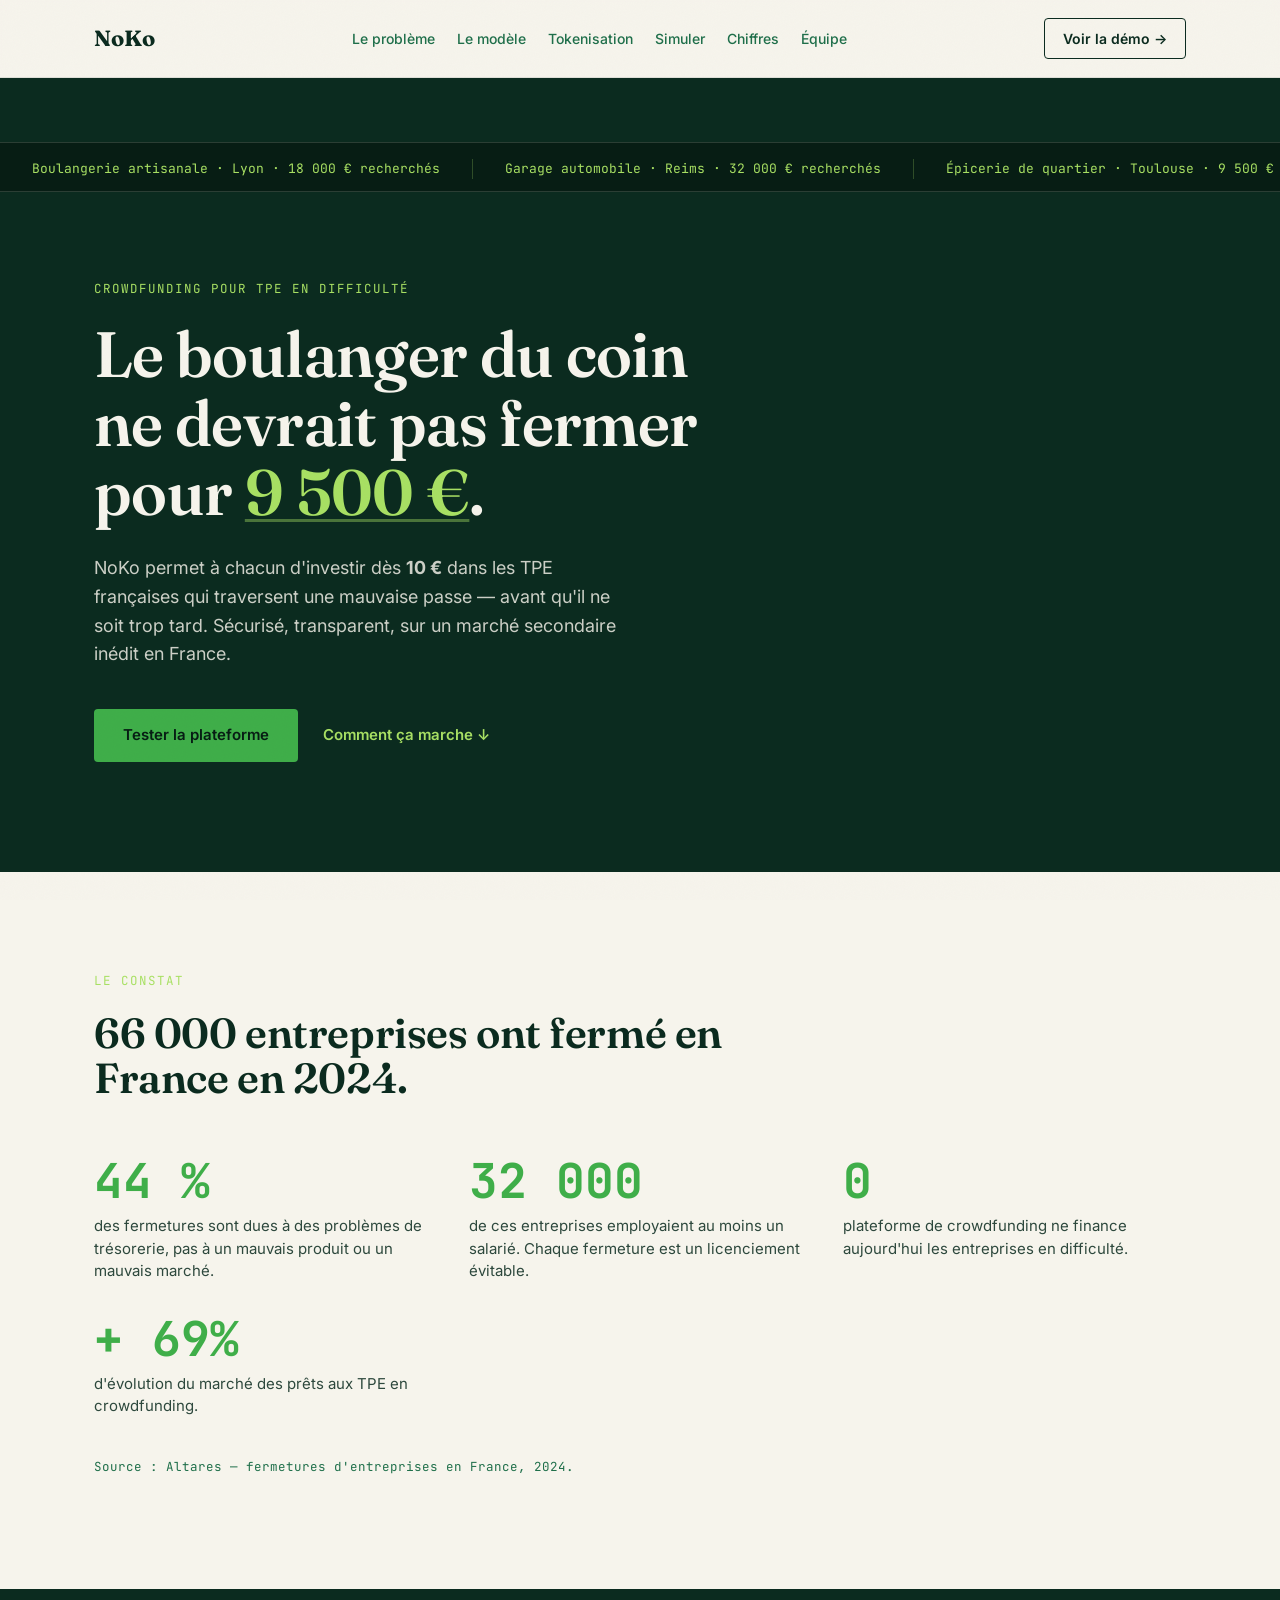
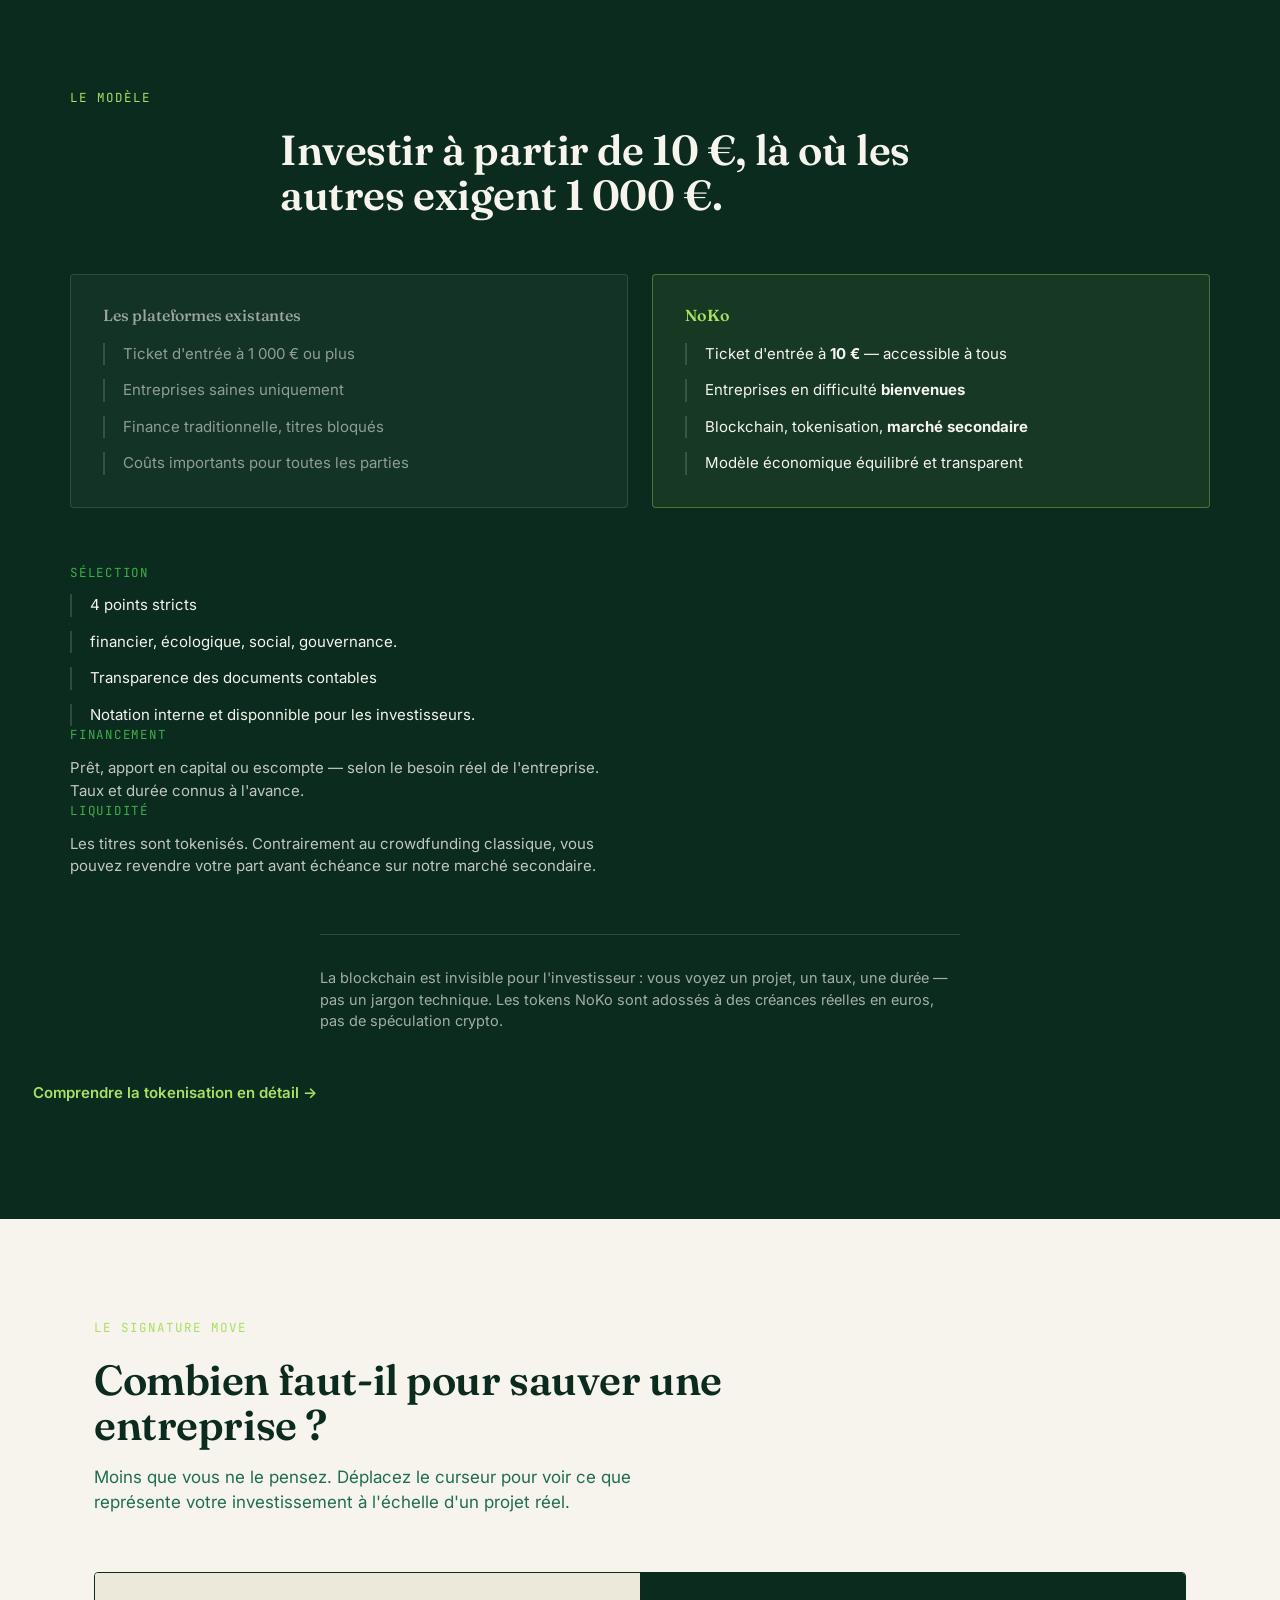
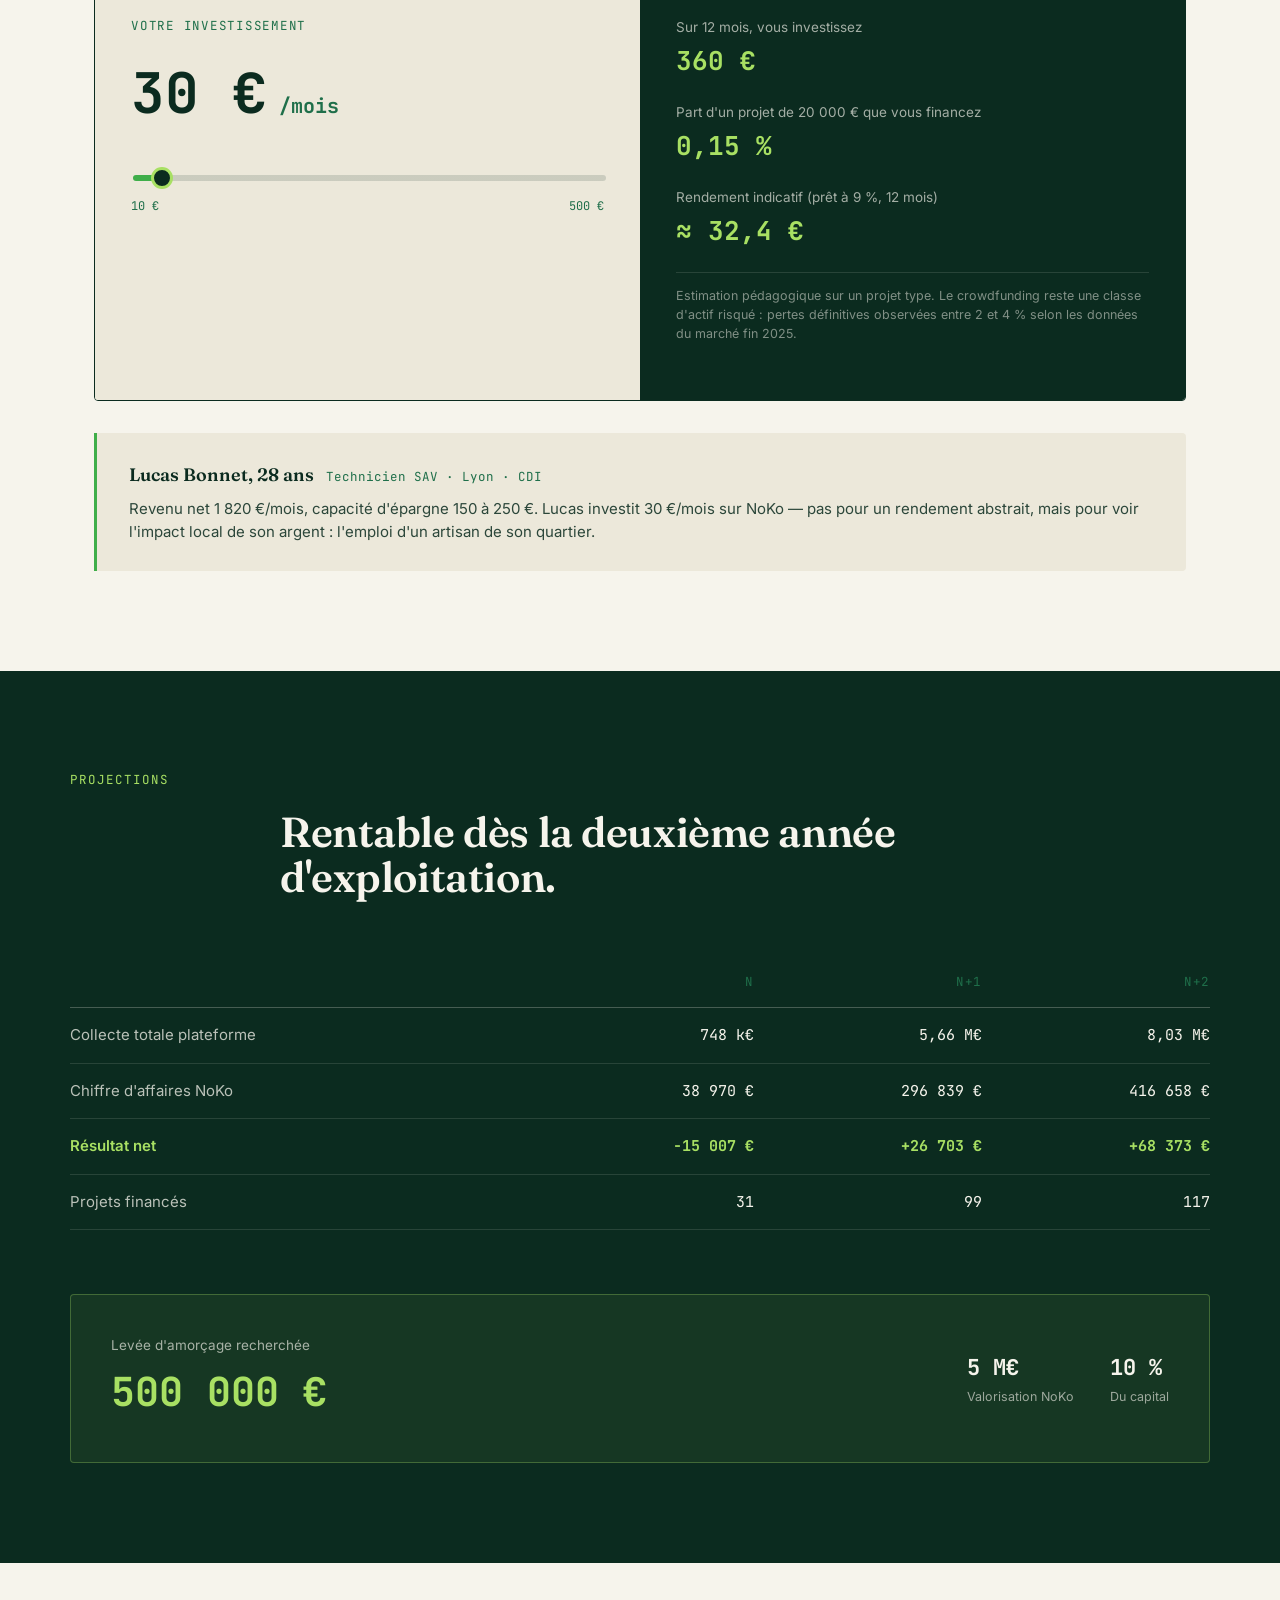
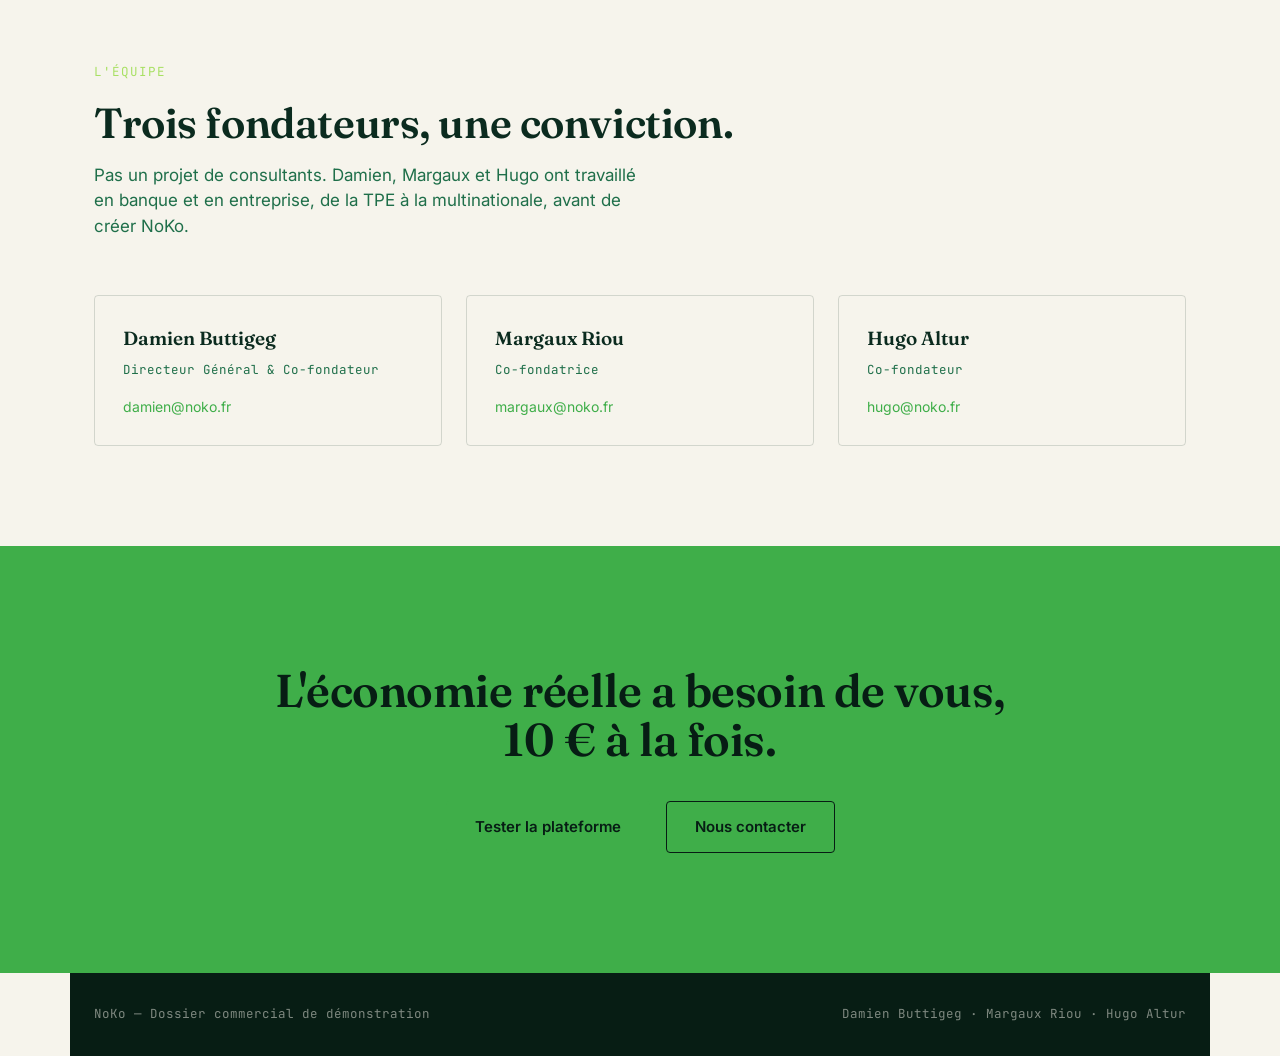
==== index.html @ 23a41f36 "Update index.html" ====
<!DOCTYPE html>
<html lang="fr">
<head>
<meta charset="UTF-8">
<meta name="viewport" content="width=device-width, initial-scale=1.0">
<title>NoKo — Investir à partir de 10 €</title>
<meta name="description" content="NoKo finance les TPE françaises en difficulté grâce à un crowdfunding accessible dès 10 €, sécurisé par la blockchain.">
<link rel="preconnect" href="https://fonts.googleapis.com">
<link rel="preconnect" href="https://fonts.gstatic.com" crossorigin>
<link href="https://fonts.googleapis.com/css2?family=Fraunces:opsz,wght@9..144,300..900&family=Inter:wght@400;500;600;700&family=JetBrains+Mono:wght@400;500;700&display=swap" rel="stylesheet">
<link rel="stylesheet" href="style.css">
</head>
<body>

<div class="grain"></div>

<header class="nav">
  <div class="nav-inner">
    <a href="#top" class="logo">NoKo</a>
    <nav class="nav-links">
      <a href="#probleme">Le problème</a>
      <a href="#modele">Le modèle</a>
      <a href="tokenisation.html">Tokenisation</a>
      <a href="#simulateur">Simuler</a>
      <a href="#chiffres">Chiffres</a>
      <a href="#equipe">Équipe</a>
    </nav>
    <a href="demo/" class="btn btn-ghost nav-cta">Voir la démo →</a>
  </div>
</header>

<main id="top">

  <!-- HERO -->
  <section class="hero">
    <div class="hero-ticker" aria-hidden="true">
      <div class="ticker-track">
        <span>Boulangerie artisanale · Lyon · 18 000 € recherchés</span>
        <span>Garage automobile · Reims · 32 000 € recherchés</span>
        <span>Épicerie de quartier · Toulouse · 9 500 € recherchés</span>
        <span>Exploitation agricole · Gers · 45 000 € recherchés</span>
        <span>Atelier de menuiserie · Nantes · 21 000 € recherchés</span>
        <span>Boutique de jeux de société · Cambrai · 23 000 € recherchés</span>
        <span>Salon de coiffure · Brest · 7 200 € recherchés</span>
        <span>Boulangerie artisanale · Lyon · 18 000 € recherchés</span>
        <span>Garage automobile · Reims · 32 000 € recherchés</span>
        <span>Épicerie de quartier · Toulouse · 9 500 € recherchés</span>
        <span>Exploitation agricole · Gers · 45 000 € recherchés</span>
        <span>Atelier de menuiserie · Nantes · 21 000 € recherchés</span>
        <span>Salon de coiffure · Brest · 7 200 € recherchés</span>
      </div>
    </div>

    <div class="hero-content">
      <p class="eyebrow">Crowdfunding pour TPE en difficulté</p>
      <h1>Le boulanger du coin<br>ne devrait pas fermer<br>pour <span class="underline-acid">9 500 €</span>.</h1>
      <p class="hero-sub">NoKo permet à chacun d'investir dès <strong>10 €</strong> dans les TPE françaises qui traversent une mauvaise passe — avant qu'il ne soit trop tard. Sécurisé, transparent, sur un marché secondaire inédit en France.</p>
      <div class="hero-actions">
        <a href="demo/" class="btn btn-primary">Tester la plateforme</a>
        <a href="#modele" class="btn btn-text">Comment ça marche ↓</a>
      </div>
    </div>
  </section>

  <!-- LE PROBLEME -->
  <section class="section" id="probleme">
    <p class="eyebrow">Le constat</p>
    <h2>66 000 entreprises ont fermé en France en 2024.</h2>
    <div class="stat-row">
      <div class="stat-block">
        <span class="stat-num">44 %</span>
        <span class="stat-label">des fermetures sont dues à des problèmes de trésorerie, pas à un mauvais produit ou un mauvais marché.</span>
      </div>
      <div class="stat-block">
        <span class="stat-num">32 000</span>
        <span class="stat-label">de ces entreprises employaient au moins un salarié. Chaque fermeture est un licenciement évitable.</span>
      </div>
      <div class="stat-block">
        <span class="stat-num">0</span>
        <span class="stat-label">plateforme de crowdfunding ne finance aujourd'hui les entreprises en difficulté. </span>
      </div>
       <div class="stat-block">
        <span class="stat-num">+ 69%</span>
        <span class="stat-label">d'évolution du marché des prêts aux TPE en crowdfunding. </span>
      </div>
    </div>
    <p class="section-note">Source : Altares — fermetures d'entreprises en France, 2024.</p>
  </section>

  <!-- LE MODELE -->
  <section class="section section-dark" id="modele">
    <p class="eyebrow">Le modèle</p>
    <h2>Investir à partir de 10 €, là où les autres exigent 1 000 €.</h2>

    <div class="compare">
      <div class="compare-col compare-them">
        <h3>Les plateformes existantes</h3>
        <ul>
          <li>Ticket d'entrée à 1 000 € ou plus</li>
          <li>Entreprises saines uniquement</li>
          <li>Finance traditionnelle, titres bloqués</li>
          <li>Coûts importants pour toutes les parties</li>
        </ul>
      </div>
      <div class="compare-col compare-us">
        <h3>NoKo</h3>
        <ul>
          <li>Ticket d'entrée à <strong>10 €</strong> — accessible à tous</li>
          <li>Entreprises en difficulté <strong>bienvenues</strong></li>
          <li>Blockchain, tokenisation, <strong>marché secondaire</strong></li>
          <li>Modèle économique équilibré et transparent</li>
        </ul>
      </div>
    </div>
<div class="compare">
         <div class="how-step">
        <span class="how-num">Sélection</span>
        <ul>
          <li>4 points stricts</li>
          <li>financier, écologique, social, gouvernance.</li>
          <li>Transparence des documents contables</li>
          <li>Notation interne et disponnible pour les investisseurs.<br></li>
        </ul>
      <span class="how-num">Financement</span>
        <p>Prêt, apport en capital ou escompte — selon le besoin réel de l'entreprise. Taux et durée connus à l'avance.<br></p>
      <span class="how-num">Liquidité</span>
        <p>Les titres sont tokenisés. Contrairement au crowdfunding classique, vous pouvez revendre votre part avant échéance sur notre marché secondaire.<br></p>
      </div>
  </div>

    <p class="blockchain-note">La blockchain est invisible pour l'investisseur : vous voyez un projet, un taux, une durée — pas un jargon technique. Les tokens NoKo sont adossés à des créances réelles en euros, pas de spéculation crypto.</p>
    <a href="tokenisation.html" class="btn btn-text tokenisation-link">Comprendre la tokenisation en détail →</a>
  </section>

  <!-- SIMULATEUR -->
  <section class="section" id="simulateur">
    <p class="eyebrow">Le signature move</p>
    <h2>Combien faut-il pour sauver une entreprise ?</h2>
    <p class="section-intro">Moins que vous ne le pensez. Déplacez le curseur pour voir ce que représente votre investissement à l'échelle d'un projet réel.</p>

    <div class="simulator">
      <div class="simulator-input">
        <label for="amount-slider">Votre investissement</label>
        <div class="amount-display"><span id="amount-value">30</span> €<span class="amount-period"> /mois</span></div>
        <input type="range" id="amount-slider" min="10" max="500" step="10" value="30">
        <div class="slider-bounds"><span>10 €</span><span>500 €</span></div>
      </div>

      <div class="simulator-output">
        <div class="output-line">
          <span class="output-label">Sur 12 mois, vous investissez</span>
          <span class="output-value" id="out-total">360 €</span>
        </div>
        <div class="output-line">
          <span class="output-label">Part d'un projet de 20 000 € que vous financez</span>
          <span class="output-value" id="out-share">0,15 %</span>
        </div>
        <div class="output-line">
          <span class="output-label">Rendement indicatif (prêt à 9 %, 12 mois)</span>
          <span class="output-value" id="out-yield">≈ 32,40 €</span>
        </div>
        <p class="output-disclaimer">Estimation pédagogique sur un projet type. Le crowdfunding reste une classe d'actif risqué : pertes définitives observées entre 2 et 4 % selon les données du marché fin 2025.</p>
      </div>
    </div>

    <div class="persona-card">
      <div class="persona-head">
        <span class="persona-name">Lucas Bonnet, 28 ans</span>
        <span class="persona-role">Technicien SAV · Lyon · CDI</span>
      </div>
      <p>Revenu net 1 820 €/mois, capacité d'épargne 150 à 250 €. Lucas investit 30 €/mois sur NoKo — pas pour un rendement abstrait, mais pour voir l'impact local de son argent : l'emploi d'un artisan de son quartier.</p>
    </div>
  </section>

  <!-- CHIFFRES -->
  <section class="section section-dark" id="chiffres">
    <p class="eyebrow">Projections</p>
    <h2>Rentable dès la deuxième année d'exploitation.</h2>

    <div class="numbers-table">
      <div class="numbers-row numbers-head">
        <span></span><span>N</span><span>N+1</span><span>N+2</span>
      </div>
      <div class="numbers-row">
        <span>Collecte totale plateforme</span><span>748 k€</span><span>5,66 M€</span><span>8,03 M€</span>
      </div>
      <div class="numbers-row">
        <span>Chiffre d'affaires NoKo</span><span>38 970 €</span><span>296 839 €</span><span>416 658 €</span>
      </div>
      <div class="numbers-row numbers-highlight">
        <span>Résultat net</span><span>−15 007 €</span><span>+26 703 €</span><span>+68 373 €</span>
      </div>
      <div class="numbers-row">
        <span>Projets financés</span><span>31</span><span>99</span><span>117</span>
      </div>
    </div>

    <div class="ask-card">
      <div class="ask-main">
        <span class="ask-label">Levée d'amorçage recherchée</span>
        <span class="ask-amount">500 000 €</span>
      </div>
      <div class="ask-details">
        <div><span class="ask-num">5 M€</span><span>Valorisation NoKo</span></div>
        <div><span class="ask-num">10 %</span><span>Du capital</span></div>
      </div>
    </div>
  </section>

  <!-- EQUIPE -->
  <section class="section" id="equipe">
    <p class="eyebrow">L'équipe</p>
    <h2>Trois fondateurs, une conviction.</h2>
    <p class="section-intro">Pas un projet de consultants. Damien, Margaux et Hugo ont travaillé en banque et en entreprise, de la TPE à la multinationale, avant de créer NoKo.</p>

    <div class="team-grid">
      <div class="team-card">
        <span class="team-name">Damien Buttigeg</span>
        <span class="team-role">Directeur Général &amp; Co-fondateur</span>
        <a href="mailto:damien@noko.fr">damien@noko.fr</a>
      </div>
      <div class="team-card">
        <span class="team-name">Margaux Riou</span>
        <span class="team-role">Co-fondatrice</span>
        <a href="mailto:margaux@noko.fr">margaux@noko.fr</a>
      </div>
      <div class="team-card">
        <span class="team-name">Hugo Altur</span>
        <span class="team-role">Co-fondateur</span>
        <a href="mailto:hugo@noko.fr">hugo@noko.fr</a>
      </div>
    </div>
  </section>

  <!-- CTA FINAL -->
  <section class="cta-final">
    <h2>L'économie réelle a besoin de vous,<br>10 € à la fois.</h2>
    <div class="hero-actions">
      <a href="demo/" class="btn btn-primary">Tester la plateforme</a>
      <a href="mailto:damien@noko.fr"; href="mailto:damienbuttigeg@gmail.com" class="btn btn-ghost">Nous contacter</a>
    </div>
  </section>

</main>

<footer class="footer">
  <span>NoKo — Dossier commercial de démonstration</span>
  <span>Damien Buttigeg · Margaux Riou · Hugo Altur</span>
</footer>

<script src="script.js"></script>
</body>
</html>
---- style.css ----
/* ============================================
   NOKO — Design tokens
   ============================================ */
:root{
  --forest:      #0B2B1F;
  --forest-deep: #071D14;
  --green-mid:   #1F6F4A;
  --green-vivid: #3FAE49;
  --green-acid:  #A8E063;
  --cream:       #F6F4EC;
  --cream-dim:   #ECE8DA;
  --ink:         #0B2B1F;

  --font-display: "Fraunces", serif;
  --font-body: "Inter", sans-serif;
  --font-mono: "JetBrains Mono", monospace;

  --radius: 4px;
  --max-w: 1140px;
}

*{ box-sizing: border-box; }
html{ scroll-behavior: smooth; }

body{
  margin: 0;
  background: var(--cream);
  color: var(--ink);
  font-family: var(--font-body);
  font-size: 16px;
  line-height: 1.5;
  -webkit-font-smoothing: antialiased;
}

a{ color: inherit; text-decoration: none; }

h1, h2, h3{
  font-family: var(--font-display);
  font-weight: 600;
  line-height: 1.08;
  margin: 0;
  letter-spacing: -0.01em;
}

::selection{ background: var(--green-acid); color: var(--forest-deep); }

:focus-visible{
  outline: 2px solid var(--green-vivid);
  outline-offset: 3px;
}

/* Subtle grain overlay for warmth, not decoration */
.grain{
  position: fixed; inset: 0; pointer-events: none; z-index: 999;
  opacity: 0.025; mix-blend-mode: multiply;
  background-image: url("data:image/svg+xml,%3Csvg xmlns='http://www.w3.org/2000/svg' width='100' height='100'%3E%3Cfilter id='n'%3E%3CfeTurbulence type='fractalNoise' baseFrequency='0.9' numOctaves='2'/%3E%3C/filter%3E%3Crect width='100%25' height='100%25' filter='url(%23n)'/%3E%3C/svg%3E");
}

@media (prefers-reduced-motion: reduce){
  *{ animation-duration: 0.01ms !important; transition-duration: 0.01ms !important; }
}

/* ============================================
   NAV
   ============================================ */
.nav{
  position: sticky; top: 0; z-index: 100;
  background: rgba(246,244,236,0.92);
  backdrop-filter: blur(8px);
  border-bottom: 1px solid rgba(11,43,31,0.1);
}
.nav-inner{
  max-width: var(--max-w); margin: 0 auto;
  display: flex; align-items: center; justify-content: space-between;
  padding: 18px 24px;
}
.logo{
  font-family: var(--font-display);
  font-weight: 700; font-size: 22px;
  color: var(--forest);
}
.nav-links{ display: flex; gap: 22px; }
.nav-links a{
  font-size: 14px; font-weight: 500;
  color: var(--green-mid);
  transition: color 0.15s;
}
.nav-links a:hover{ color: var(--forest); }
.nav-cta{ font-size: 14px !important; padding: 9px 18px !important; }

@media (max-width: 760px){
  .nav-links{ display: none; }
}

/* ============================================
   BUTTONS
   ============================================ */
.btn{
  display: inline-flex; align-items: center; justify-content: center;
  padding: 14px 28px;
  font-family: var(--font-body); font-weight: 600; font-size: 15px;
  border-radius: var(--radius);
  border: 1.5px solid transparent;
  cursor: pointer;
  transition: transform 0.15s, background 0.15s, color 0.15s, border-color 0.15s;
}
.btn:disabled{ opacity: 0.5; cursor: not-allowed; transform: none !important; }
.btn-primary{
  background: var(--green-vivid); color: var(--forest-deep);
}
.btn-primary:hover{ background: var(--green-acid); transform: translateY(-1px); }

.btn-ghost{
  background: transparent; border-color: var(--forest);
  color: var(--forest);
}
.btn-ghost:hover{ background: var(--forest); color: var(--cream); }

.btn-text{
  color: var(--green-mid); padding: 14px 8px;
}
.btn-text:hover{ color: var(--forest); }

/* ============================================
   HERO
   ============================================ */
.hero{
  position: relative;
  padding-top: 64px;
  overflow: hidden;
  background: var(--forest);
  color: var(--cream);
}

.hero-ticker{
  border-top: 1px solid rgba(246,244,236,0.15);
  border-bottom: 1px solid rgba(246,244,236,0.15);
  overflow: hidden;
  white-space: nowrap;
  padding: 12px 0;
  background: var(--forest-deep);
}
.ticker-track{
  display: inline-flex;
  animation: ticker 38s linear infinite;
}
.ticker-track span{
  font-family: var(--font-mono);
  font-size: 13px;
  color: var(--green-acid);
  padding: 0 32px;
  border-right: 1px solid rgba(168,224,99,0.25);
}
@keyframes ticker{
  from{ transform: translateX(0); }
  to{ transform: translateX(-50%); }
}

.hero-content{
  max-width: var(--max-w); margin: 0 auto;
  padding: 88px 24px 110px;
}
.eyebrow{
  font-family: var(--font-mono);
  font-size: 12.5px; letter-spacing: 0.08em; text-transform: uppercase;
  color: var(--green-acid);
  margin: 0 0 20px;
}
.hero h1{
  font-size: clamp(36px, 6vw, 64px);
  color: var(--cream);
  margin-bottom: 28px;
  max-width: 760px;
}
.underline-acid{
  color: var(--green-acid);
  text-decoration: underline;
  text-decoration-thickness: 3px;
  text-underline-offset: 4px;
  text-decoration-color: rgba(168,224,99,0.4);
}
.hero-sub{
  font-size: 18px; line-height: 1.6;
  max-width: 540px;
  color: rgba(246,244,236,0.82);
  margin-bottom: 40px;
}
.hero-actions{ display: flex; gap: 16px; flex-wrap: wrap; align-items: center; }
.hero .btn-text{ color: var(--green-acid); }
.hero .btn-text:hover{ color: var(--cream); }

/* ============================================
   SECTIONS — generic
   ============================================ */
.section{
  max-width: var(--max-w); margin: 0 auto;
  padding: 100px 24px;
}
.section-dark{
  max-width: 100%;
  background: var(--forest);
  color: var(--cream);
}
.section-dark > *{ max-width: var(--max-w); margin-left: auto; margin-right: auto; }
.section-dark .eyebrow{ color: var(--green-acid); }
.section-dark h2{ color: var(--cream); }

.section h2{
  font-size: clamp(28px, 4vw, 42px);
  max-width: 720px;
  margin-bottom: 8px;
}
.section-intro{
  font-size: 17px; color: var(--green-mid);
  max-width: 560px; margin-top: 16px;
}
.section-dark .section-intro{ color: rgba(246,244,236,0.75); }
.section-note{
  font-family: var(--font-mono); font-size: 12.5px;
  color: var(--green-mid); margin-top: 40px;
}

/* ============================================
   PROBLEME — stats
   ============================================ */
.stat-row{
  display: grid; grid-template-columns: repeat(3, 1fr); gap: 32px;
  margin-top: 56px;
}
.stat-block{ display: flex; flex-direction: column; gap: 10px; }
.stat-num{
  font-family: var(--font-mono); font-weight: 700;
  font-size: 48px; color: var(--green-vivid);
  line-height: 1;
}
.stat-label{ font-size: 15px; color: var(--forest); opacity: 0.85; }

@media (max-width: 760px){
  .stat-row{ grid-template-columns: 1fr; gap: 36px; }
}

/* ============================================
   MODELE — compare + how-it-works
   ============================================ */
.compare{
  display: grid; grid-template-columns: 1fr 1fr; gap: 24px;
  margin-top: 56px;
}
.compare-col{
  padding: 32px; border-radius: var(--radius);
}
.compare-them{
  background: rgba(246,244,236,0.04);
  border: 1px solid rgba(246,244,236,0.12);
}
.compare-them h3{ color: rgba(246,244,236,0.6); font-size: 16px; margin-bottom: 18px; font-weight: 500;}
.compare-them ul{ color: rgba(246,244,236,0.55); }

.compare-us{
  background: rgba(168,224,99,0.08);
  border: 1px solid rgba(168,224,99,0.35);
}
.compare-us h3{ color: var(--green-acid); font-size: 16px; margin-bottom: 18px; font-weight: 600;}
.compare-us ul{ color: var(--cream); }

.compare ul{ margin: 0; padding: 0; list-style: none; display: flex; flex-direction: column; gap: 14px; font-size: 15px; }
.compare li{ padding-left: 18px; border-left: 2px solid rgba(255,255,255,0.15); }

@media (max-width: 760px){
  .compare{ grid-template-columns: 1fr; }
}

.how-it-works{
  display: grid; grid-template-columns: repeat(3, 1fr); gap: 32px;
  margin-top: 72px;
}
.how-num{
  display: block;
  font-family: var(--font-mono); font-size: 12.5px; letter-spacing: 0.06em; text-transform: uppercase;
  color: var(--green-vivid); margin-bottom: 12px;
}
.how-step p{ font-size: 15px; color: rgba(246,244,236,0.78); margin: 0; }

@media (max-width: 760px){
  .how-it-works{ grid-template-columns: 1fr; gap: 28px; }
}

.blockchain-note{
  margin-top: 56px; padding-top: 32px;
  border-top: 1px solid rgba(246,244,236,0.15);
  font-size: 14.5px; color: rgba(246,244,236,0.65);
  max-width: 640px;
}
.tokenisation-link{
  display: inline-flex; margin-top: 20px;
  color: var(--green-acid) !important;
  font-weight: 600;
}
.tokenisation-link:hover{ color: var(--cream) !important; }

/* ============================================
   SIMULATEUR (signature element)
   ============================================ */
.simulator{
  display: grid; grid-template-columns: 1fr 1fr; gap: 0;
  margin-top: 56px;
  border: 1.5px solid var(--forest);
  border-radius: var(--radius);
  overflow: hidden;
}
.simulator-input{
  padding: 44px 36px;
  background: var(--cream-dim);
}
.simulator-input label{
  display: block;
  font-family: var(--font-mono); font-size: 12.5px; text-transform: uppercase; letter-spacing: 0.06em;
  color: var(--green-mid); margin-bottom: 16px;
}
.amount-display{
  font-family: var(--font-mono); font-weight: 700;
  font-size: 56px; color: var(--forest);
  margin-bottom: 28px;
}
.amount-period{ font-size: 20px; color: var(--green-mid); }

input[type="range"]{
  width: 100%; height: 6px;
  -webkit-appearance: none; appearance: none;
  background: linear-gradient(to right, var(--green-vivid) 0%, var(--green-vivid) 4%, rgba(11,43,31,0.15) 4%);
  border-radius: 3px; outline: none;
}
input[type="range"]::-webkit-slider-thumb{
  -webkit-appearance: none;
  width: 22px; height: 22px; border-radius: 50%;
  background: var(--forest);
  border: 3px solid var(--green-acid);
  cursor: pointer;
}
input[type="range"]::-moz-range-thumb{
  width: 22px; height: 22px; border-radius: 50%;
  background: var(--forest); border: 3px solid var(--green-acid);
  cursor: pointer;
}
.slider-bounds{
  display: flex; justify-content: space-between;
  font-family: var(--font-mono); font-size: 12px; color: var(--green-mid);
  margin-top: 10px;
}

.simulator-output{
  padding: 44px 36px;
  background: var(--forest);
  color: var(--cream);
  display: flex; flex-direction: column; gap: 22px;
}
.output-line{ display: flex; flex-direction: column; gap: 4px; }
.output-label{ font-size: 13.5px; color: rgba(246,244,236,0.65); }
.output-value{
  font-family: var(--font-mono); font-weight: 700; font-size: 26px;
  color: var(--green-acid);
}
.output-disclaimer{
  font-size: 12.5px; color: rgba(246,244,236,0.5);
  margin-top: auto; padding-top: 14px;
  border-top: 1px solid rgba(246,244,236,0.12);
}

@media (max-width: 760px){
  .simulator{ grid-template-columns: 1fr; }
}

.persona-card{
  margin-top: 32px; padding: 28px 32px;
  border-left: 3px solid var(--green-vivid);
  background: var(--cream-dim);
  border-radius: 0 var(--radius) var(--radius) 0;
}
.persona-head{ display: flex; align-items: baseline; gap: 12px; margin-bottom: 10px; flex-wrap: wrap; }
.persona-name{ font-family: var(--font-display); font-weight: 600; font-size: 18px; }
.persona-role{ font-family: var(--font-mono); font-size: 12.5px; color: var(--green-mid); }
.persona-card p{ margin: 0; font-size: 15px; color: var(--forest); opacity: 0.85; }

/* ============================================
   CHIFFRES
   ============================================ */
.numbers-table{ margin-top: 56px; }
.numbers-row{
  display: grid; grid-template-columns: 2fr 1fr 1fr 1fr;
  padding: 16px 0;
  border-bottom: 1px solid rgba(246,244,236,0.12);
  font-family: var(--font-mono); font-size: 15px;
}
.numbers-row span:not(:first-child){ text-align: right; }
.numbers-head{
  font-size: 12.5px; text-transform: uppercase; letter-spacing: 0.06em;
  color: var(--green-mid); border-bottom-color: rgba(246,244,236,0.25);
}
.numbers-row:first-child > span:first-child{ font-family: var(--font-body); }
.numbers-row:not(.numbers-head) span:first-child{ font-family: var(--font-body); color: rgba(246,244,236,0.75); }
.numbers-highlight{ color: var(--green-acid); font-weight: 700; }
.numbers-highlight span:first-child{ color: var(--green-acid) !important; font-weight: 600; }

@media (max-width: 600px){
  .numbers-row{ font-size: 12.5px; grid-template-columns: 1.6fr 1fr 1fr 1fr; }
}

.ask-card{
  margin-top: 64px; padding: 40px;
  background: rgba(168,224,99,0.07);
  border: 1px solid rgba(168,224,99,0.3);
  border-radius: var(--radius);
  display: flex; justify-content: space-between; align-items: center; gap: 32px;
  flex-wrap: wrap;
}
.ask-main{ display: flex; flex-direction: column; gap: 6px; }
.ask-label{ font-size: 13.5px; color: rgba(246,244,236,0.65); }
.ask-amount{ font-family: var(--font-mono); font-weight: 700; font-size: 40px; color: var(--green-acid); }
.ask-details{ display: flex; gap: 36px; flex-wrap: wrap; }
.ask-details div{ display: flex; flex-direction: column; gap: 4px; }
.ask-num{ font-family: var(--font-mono); font-weight: 700; font-size: 22px; color: var(--cream); }
.ask-details span:last-child{ font-size: 12.5px; color: rgba(246,244,236,0.6); }

/* ============================================
   EQUIPE
   ============================================ */
.team-grid{
  display: grid; grid-template-columns: repeat(3, 1fr); gap: 24px;
  margin-top: 56px;
}
.team-card{
  display: flex; flex-direction: column; gap: 8px;
  padding: 28px;
  border: 1px solid rgba(11,43,31,0.15);
  border-radius: var(--radius);
  transition: border-color 0.15s, transform 0.15s;
}
.team-card:hover{ border-color: var(--green-vivid); transform: translateY(-2px); }
.team-name{ font-family: var(--font-display); font-weight: 600; font-size: 19px; }
.team-role{ font-family: var(--font-mono); font-size: 12.5px; color: var(--green-mid); }
.team-card a{ font-size: 14px; color: var(--green-vivid); margin-top: 8px; }
.team-card a:hover{ text-decoration: underline; }

@media (max-width: 760px){
  .team-grid{ grid-template-columns: 1fr; }
}

/* ============================================
   CTA FINAL + FOOTER
   ============================================ */
.cta-final{
  text-align: center;
  padding: 120px 24px;
  background: var(--green-vivid);
  color: var(--forest-deep);
}
.cta-final h2{
  font-size: clamp(28px, 4.5vw, 46px);
  margin-bottom: 36px;
}
.cta-final .btn-ghost{ border-color: var(--forest-deep); color: var(--forest-deep); }
.cta-final .btn-ghost:hover{ background: var(--forest-deep); color: var(--cream); }
.cta-final .hero-actions{ justify-content: center; }

.footer{
  display: flex; justify-content: space-between; flex-wrap: wrap; gap: 8px;
  padding: 32px 24px;
  background: var(--forest-deep);
  color: rgba(246,244,236,0.5);
  font-family: var(--font-mono); font-size: 12.5px;
  max-width: var(--max-w); margin: 0 auto;
}
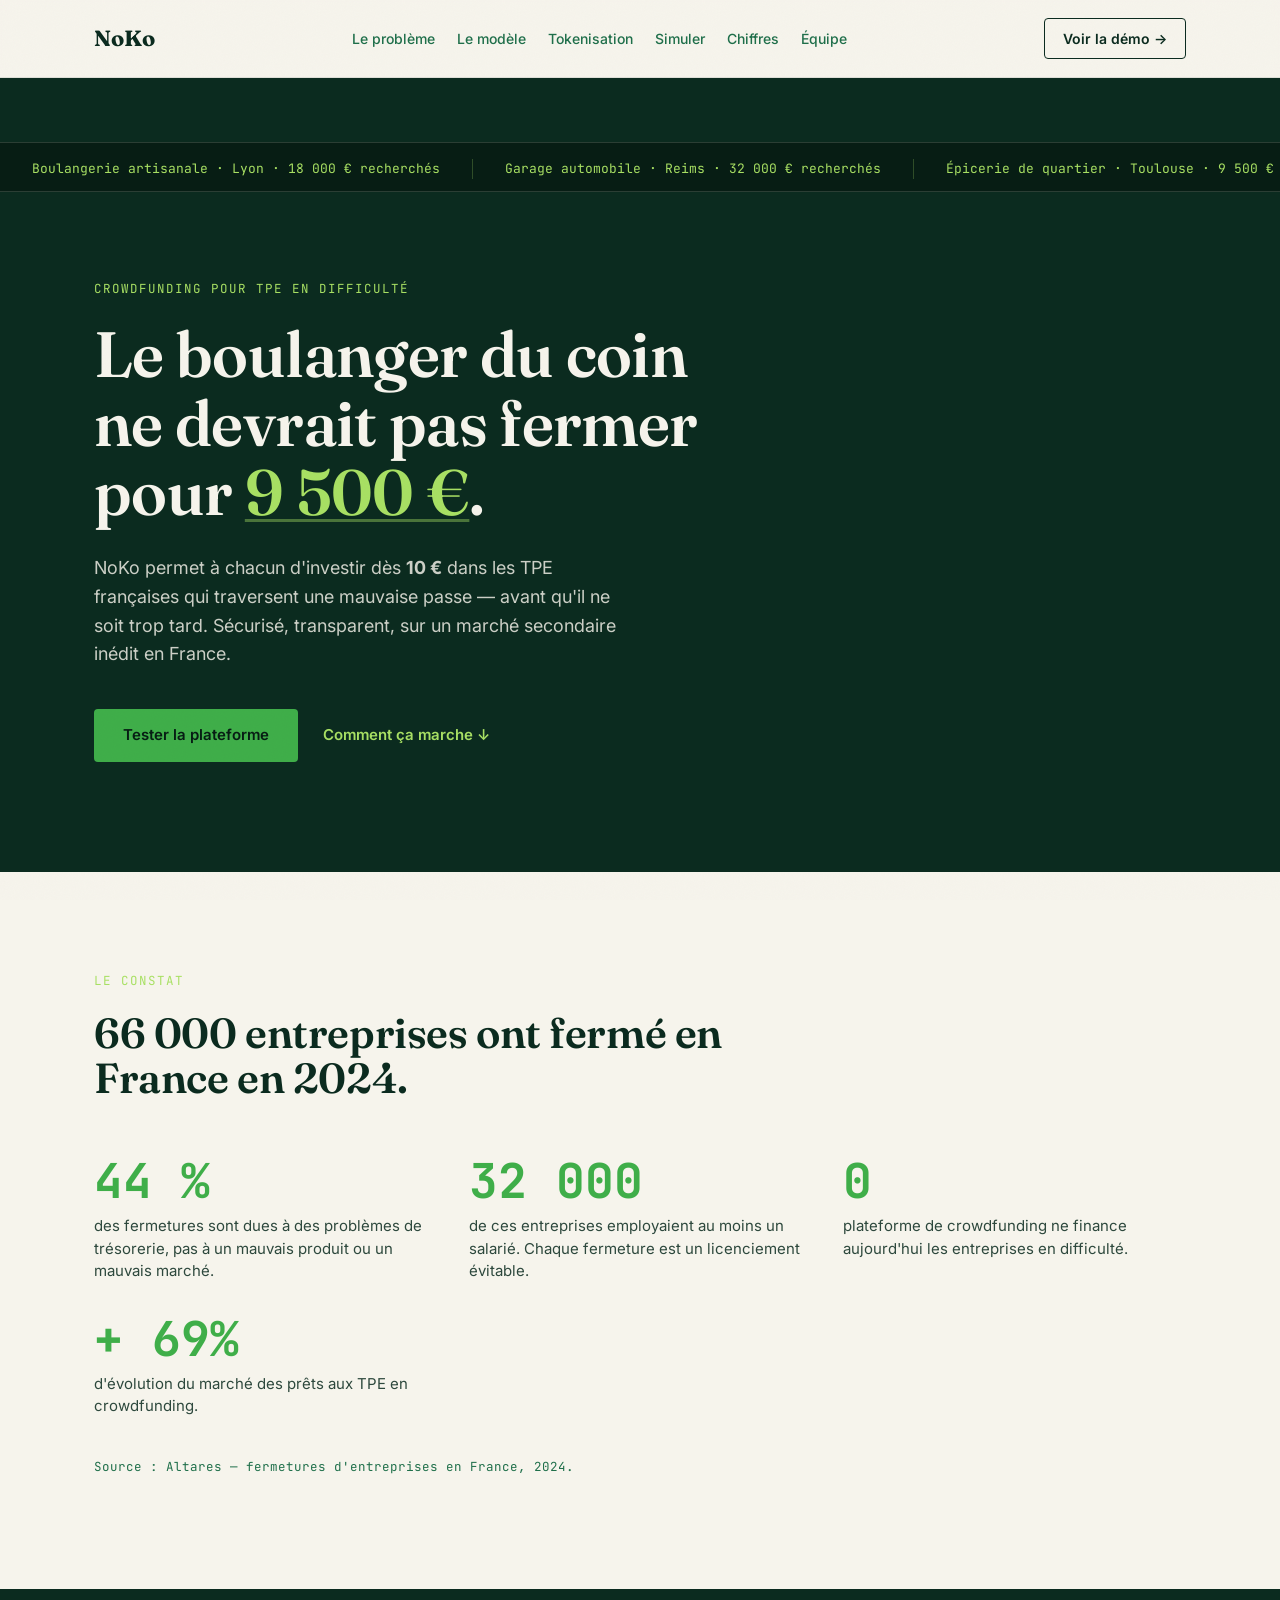
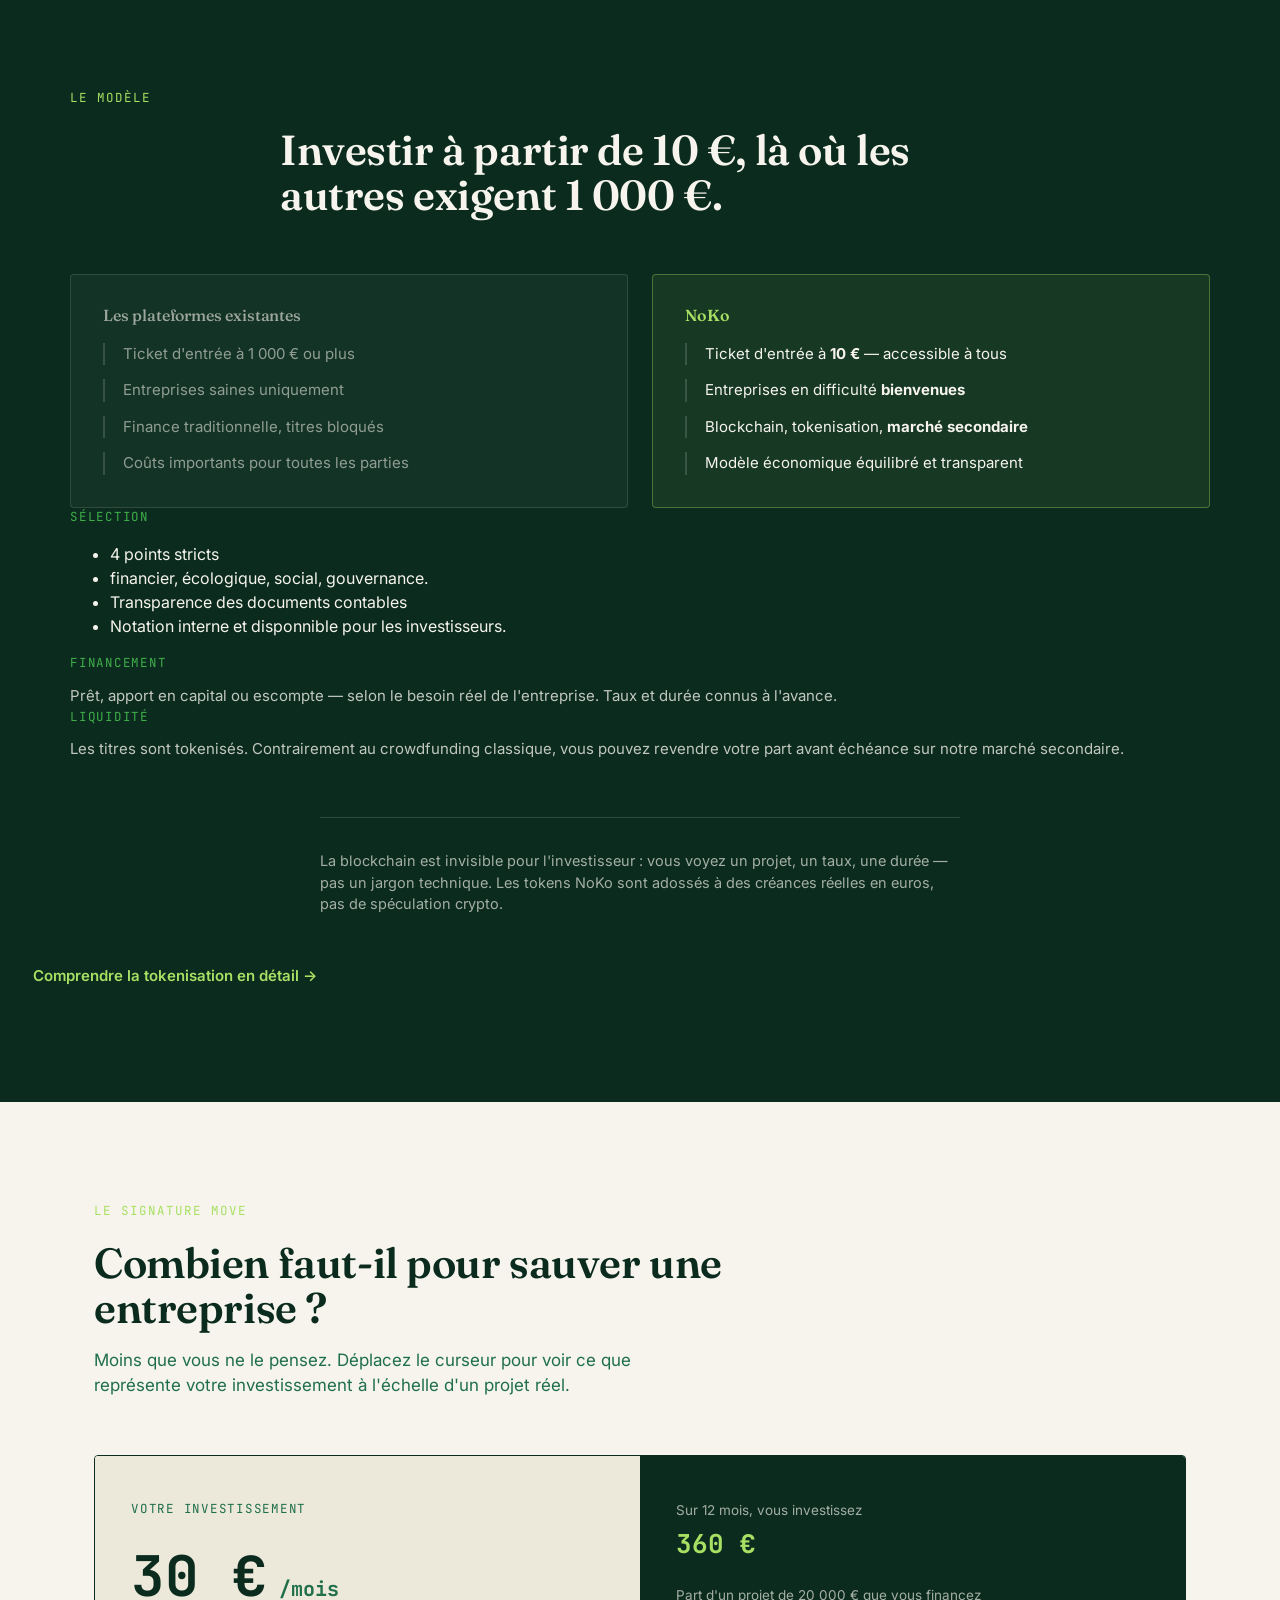
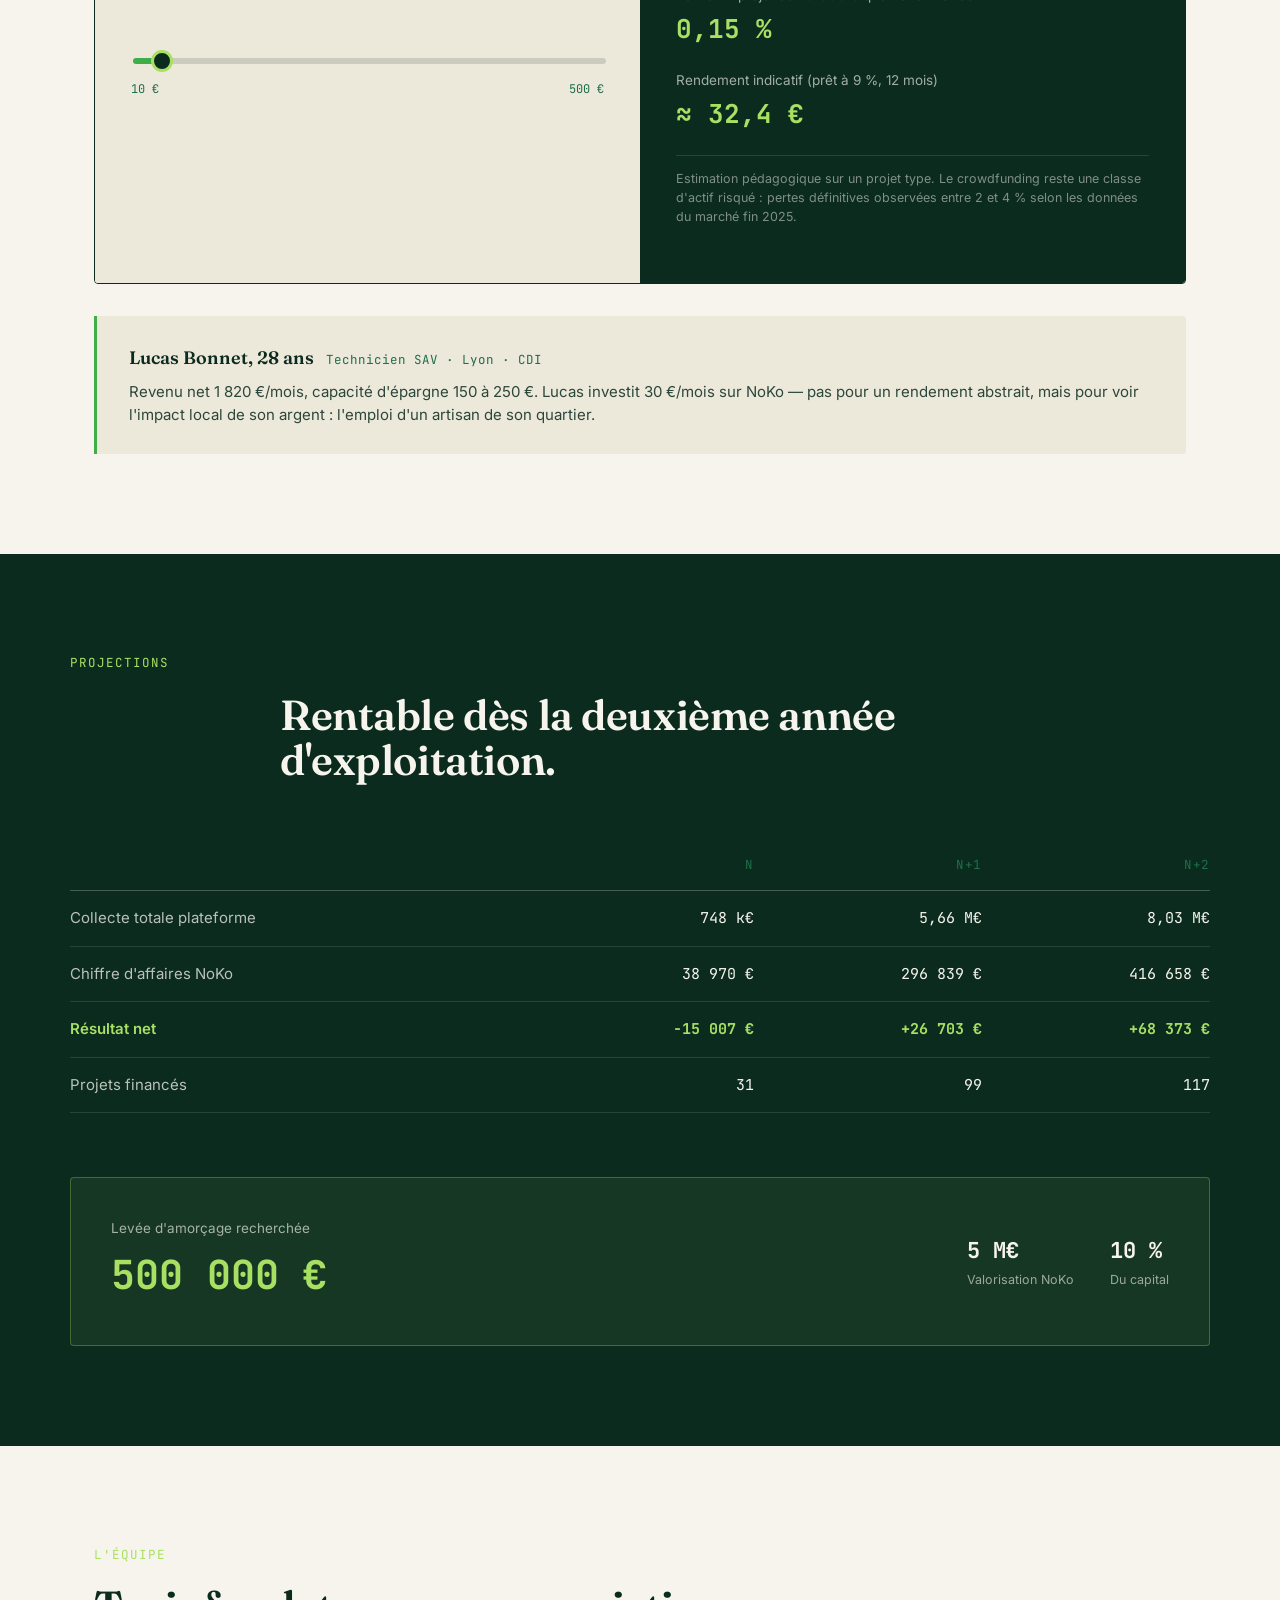
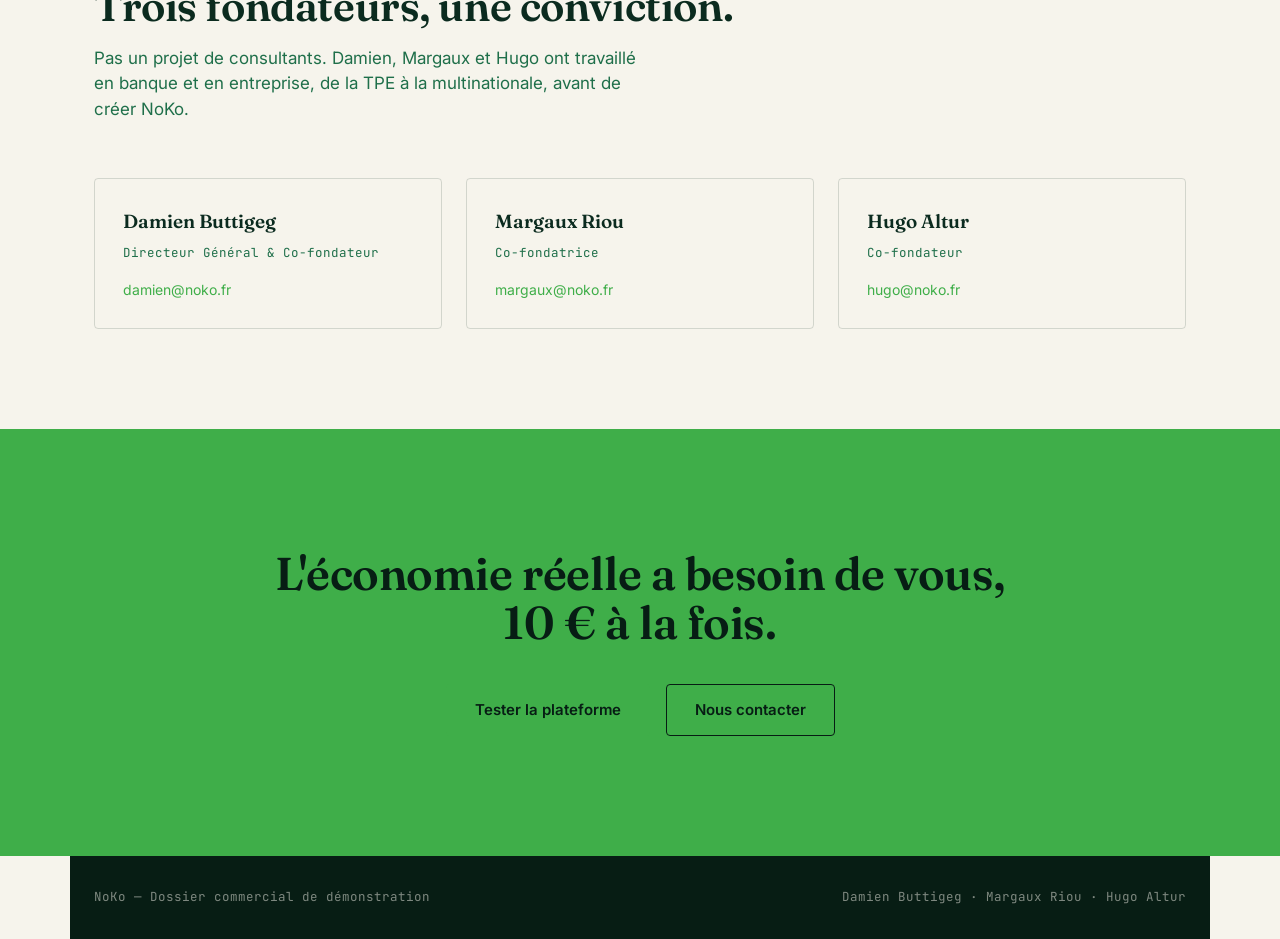
==== commit 2651fb7d: "Update index.html" ====
--- a/index.html
+++ b/index.html
@@ -112,7 +112,6 @@
         </ul>
       </div>
     </div>
-<div class="compare">
          <div class="how-step">
         <span class="how-num">Sélection</span>
         <ul>
@@ -126,7 +125,7 @@
       <span class="how-num">Liquidité</span>
         <p>Les titres sont tokenisés. Contrairement au crowdfunding classique, vous pouvez revendre votre part avant échéance sur notre marché secondaire.<br></p>
       </div>
-  </div>
+
 
     <p class="blockchain-note">La blockchain est invisible pour l'investisseur : vous voyez un projet, un taux, une durée — pas un jargon technique. Les tokens NoKo sont adossés à des créances réelles en euros, pas de spéculation crypto.</p>
     <a href="tokenisation.html" class="btn btn-text tokenisation-link">Comprendre la tokenisation en détail →</a>
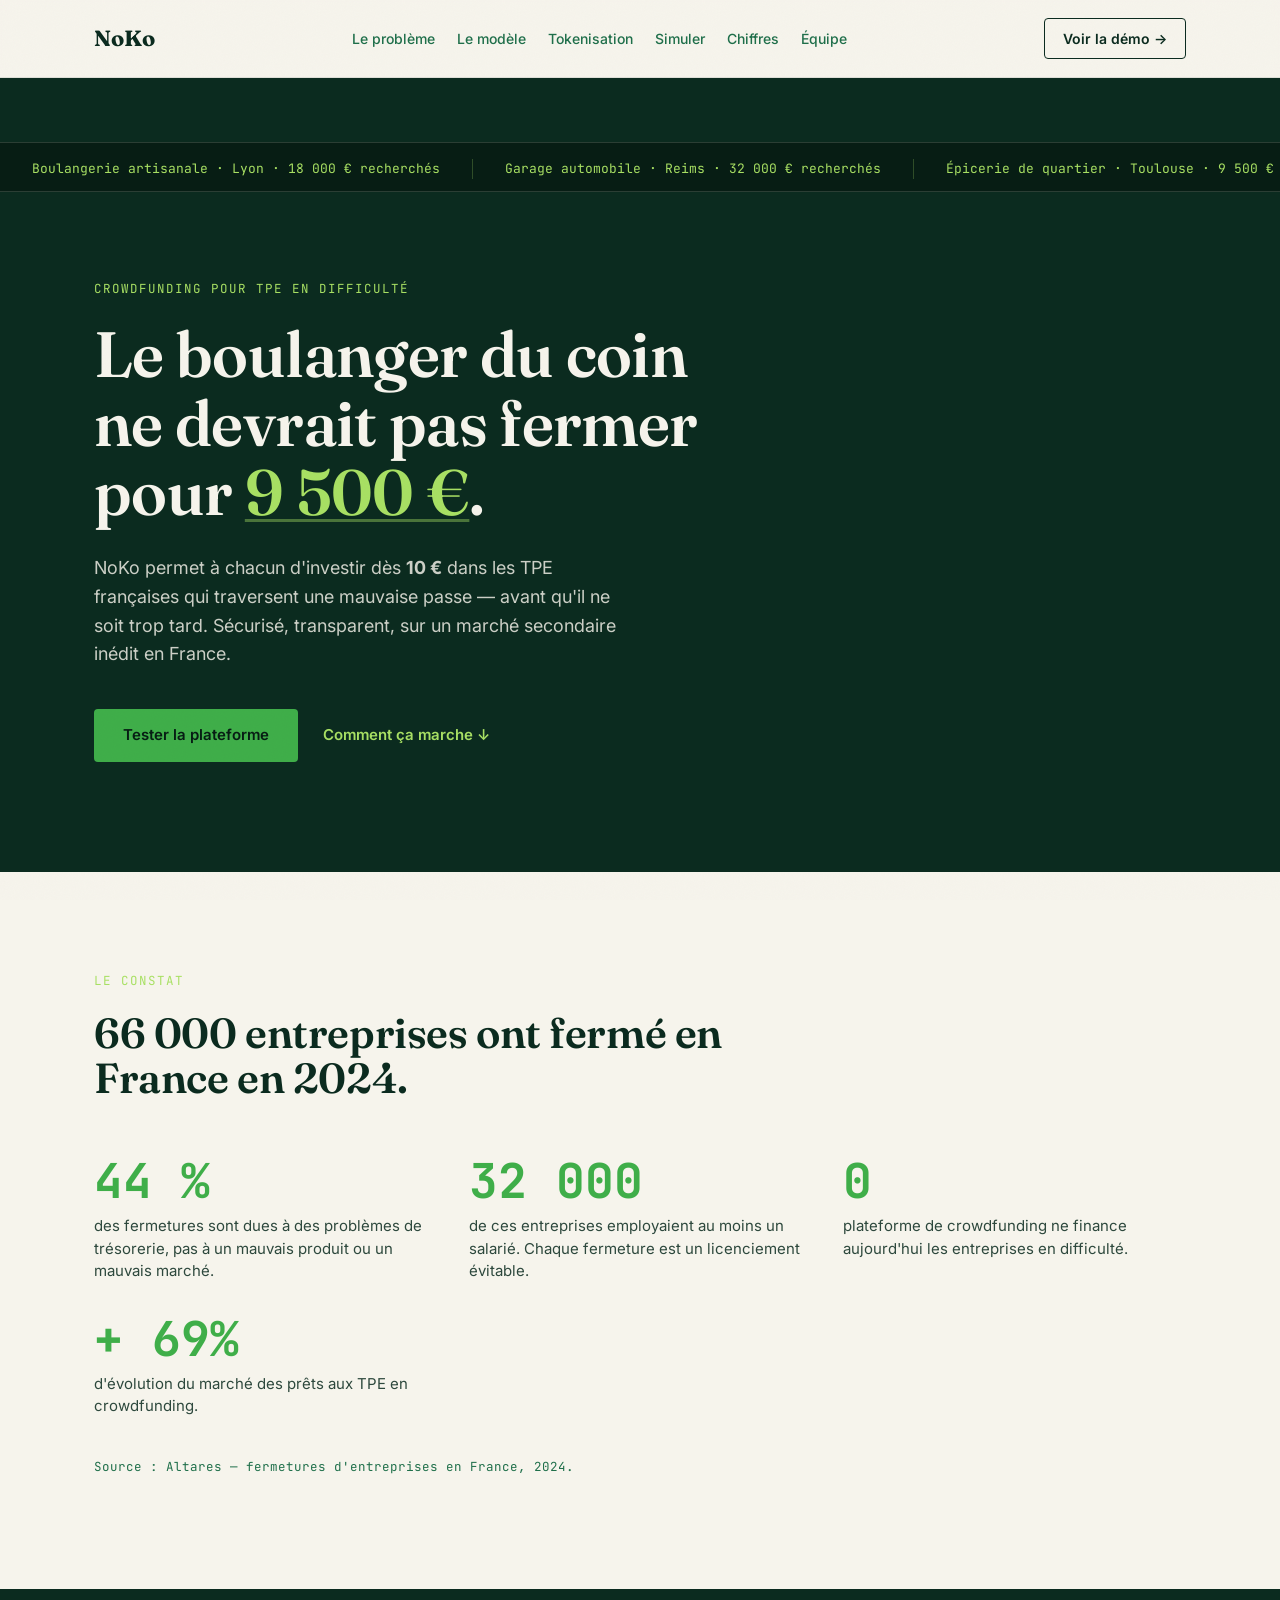
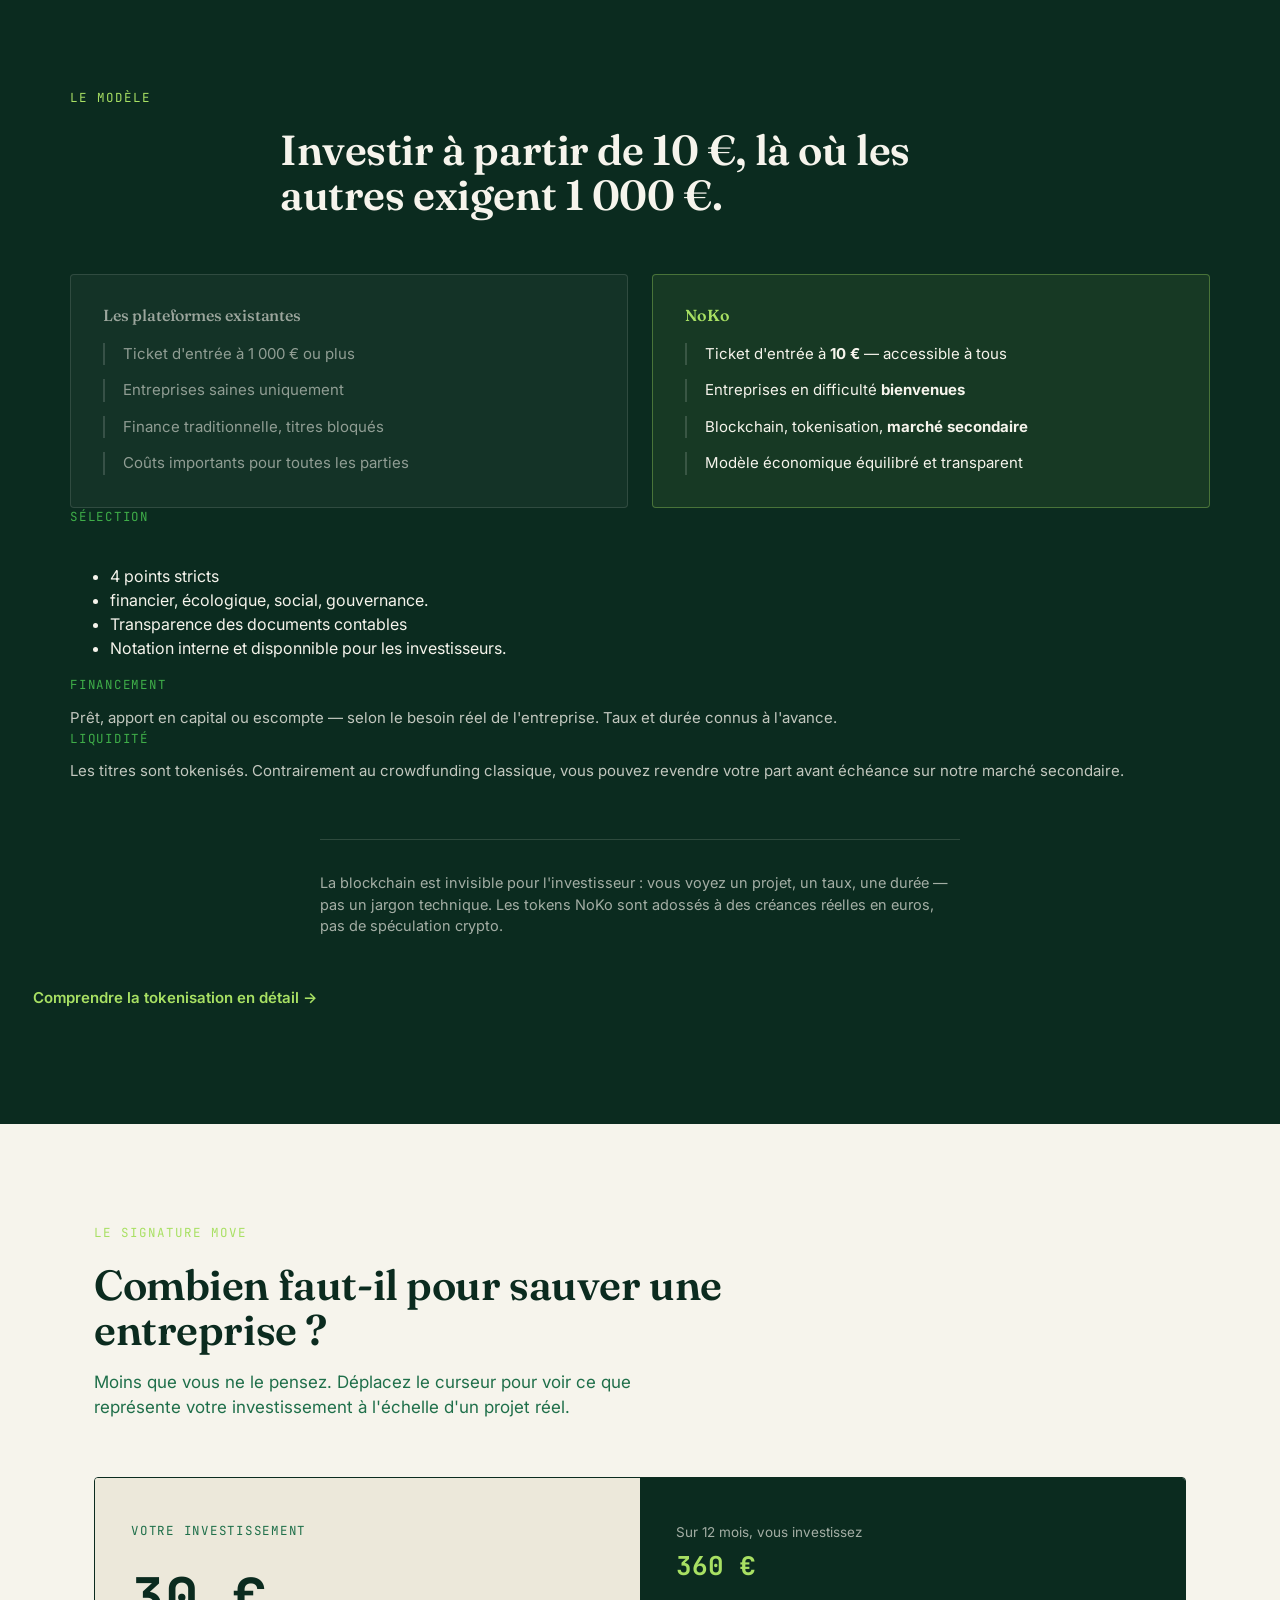
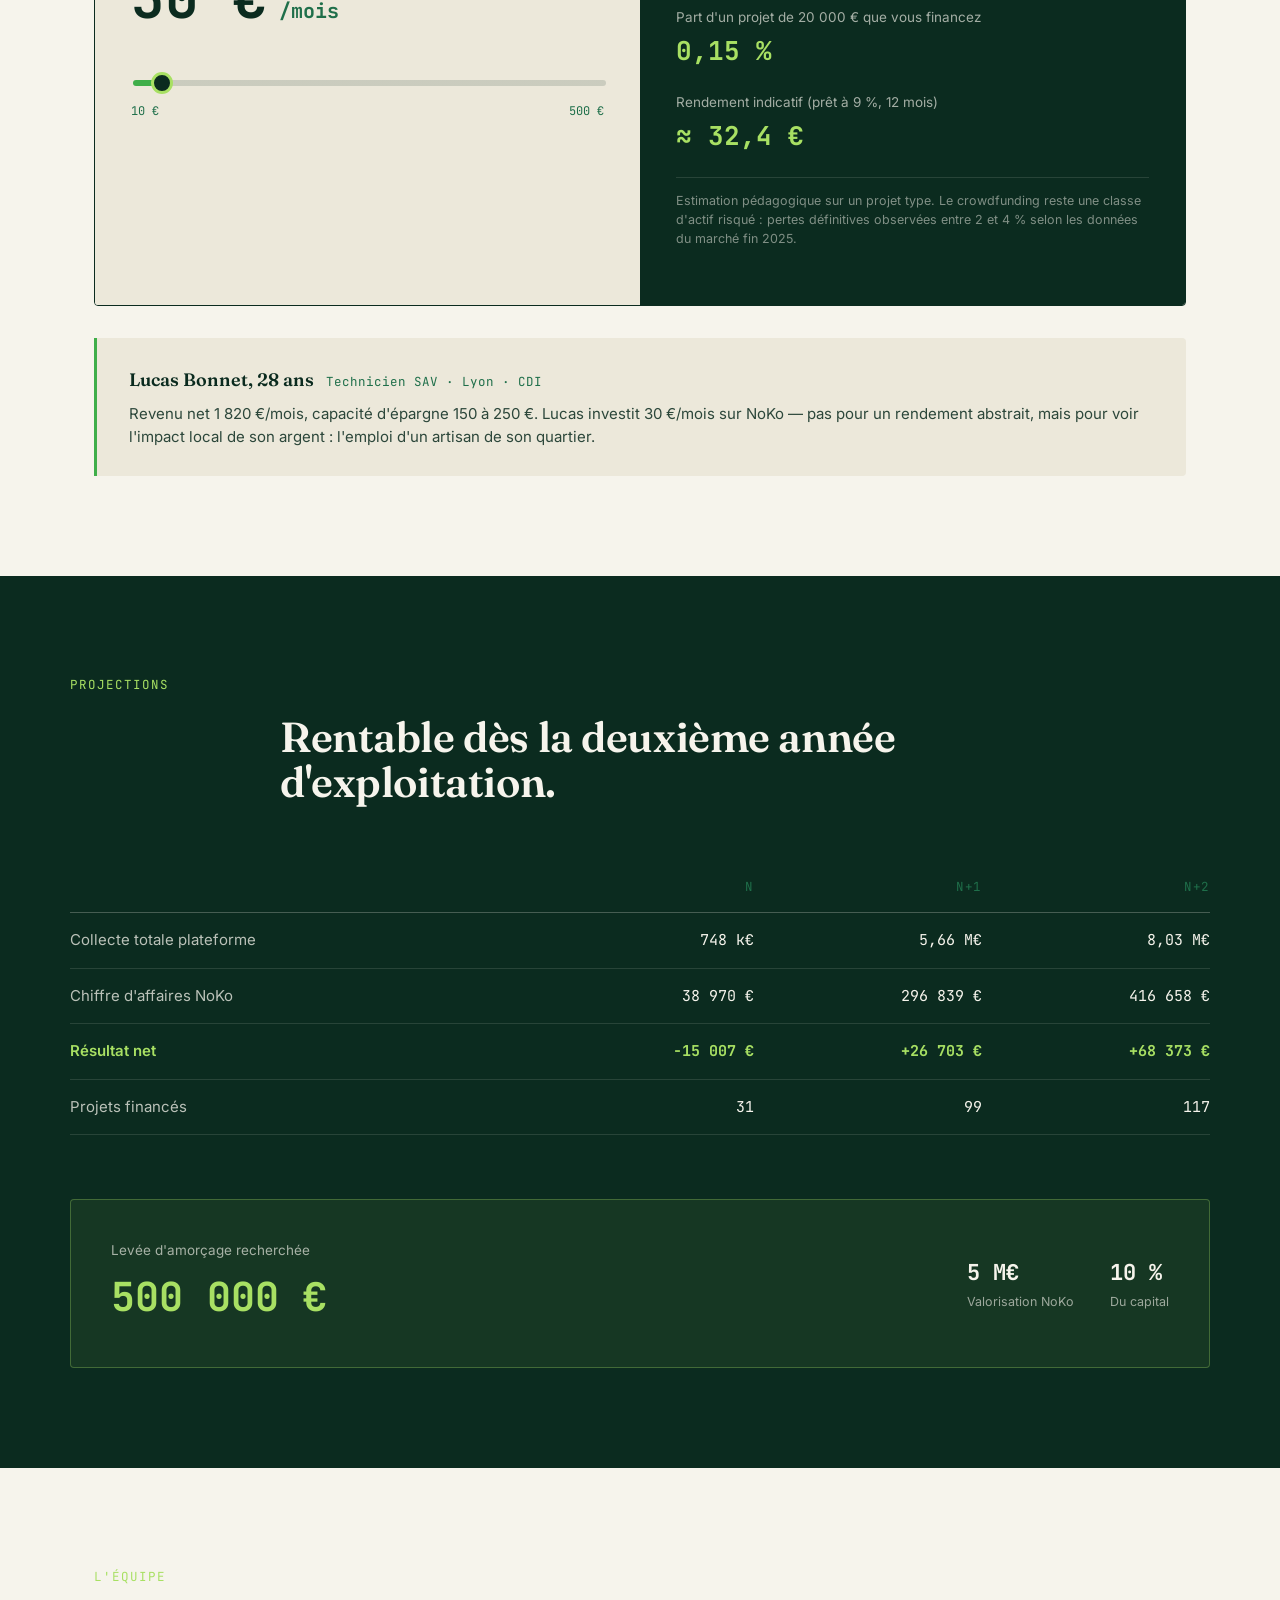
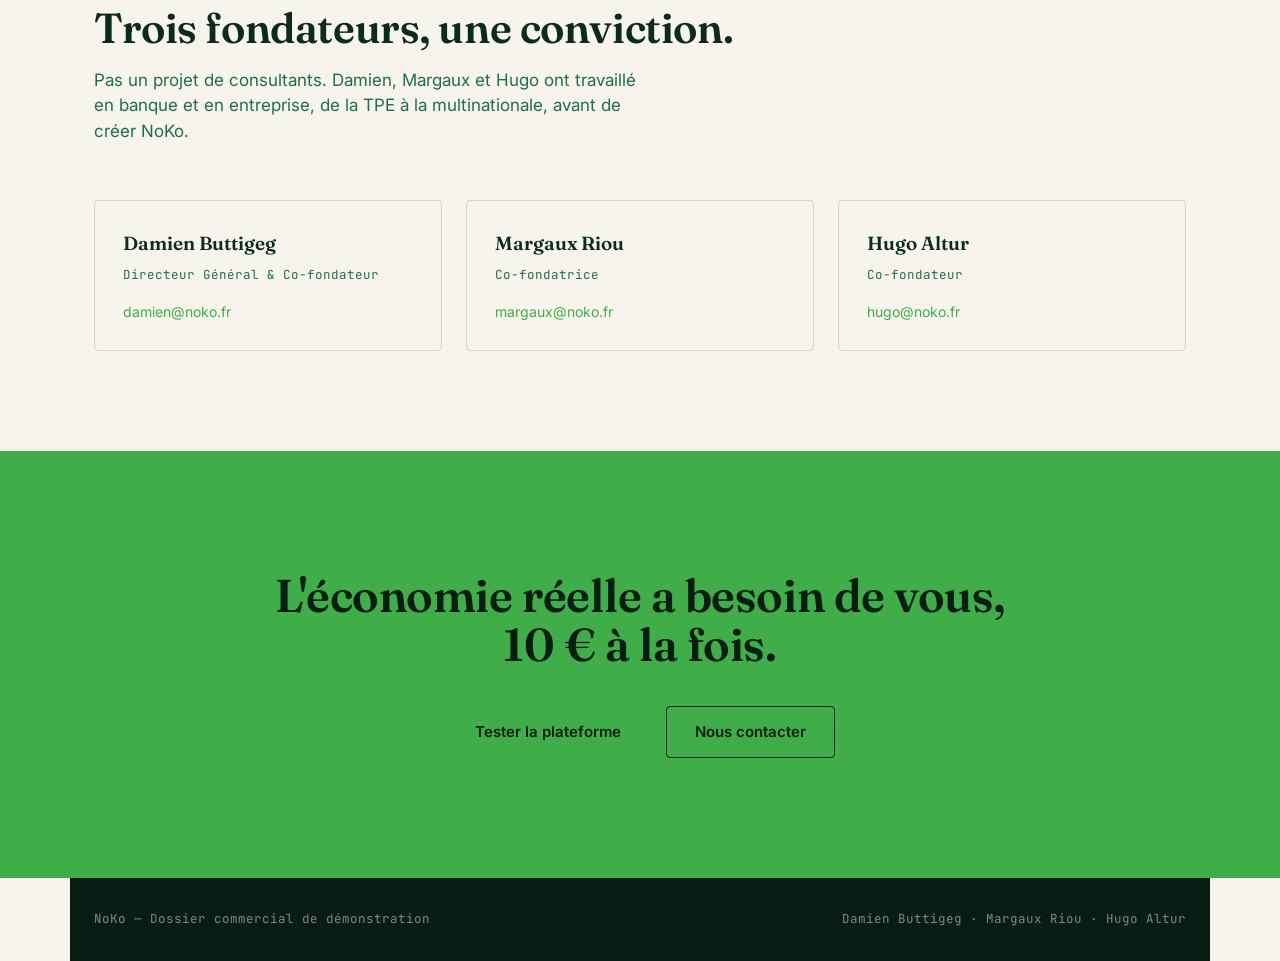
==== commit 2eca279d: "Update index.html" ====
--- a/index.html
+++ b/index.html
@@ -113,13 +113,18 @@
       </div>
     </div>
          <div class="how-step">
-        <span class="how-num">Sélection</span>
+
+<div class="stat-block">
+  <span class="how-num">Sélection</span>
         <ul>
           <li>4 points stricts</li>
           <li>financier, écologique, social, gouvernance.</li>
           <li>Transparence des documents contables</li>
           <li>Notation interne et disponnible pour les investisseurs.<br></li>
-        </ul>
+        </ul>   
+   </div>
+           
+        
       <span class="how-num">Financement</span>
         <p>Prêt, apport en capital ou escompte — selon le besoin réel de l'entreprise. Taux et durée connus à l'avance.<br></p>
       <span class="how-num">Liquidité</span>
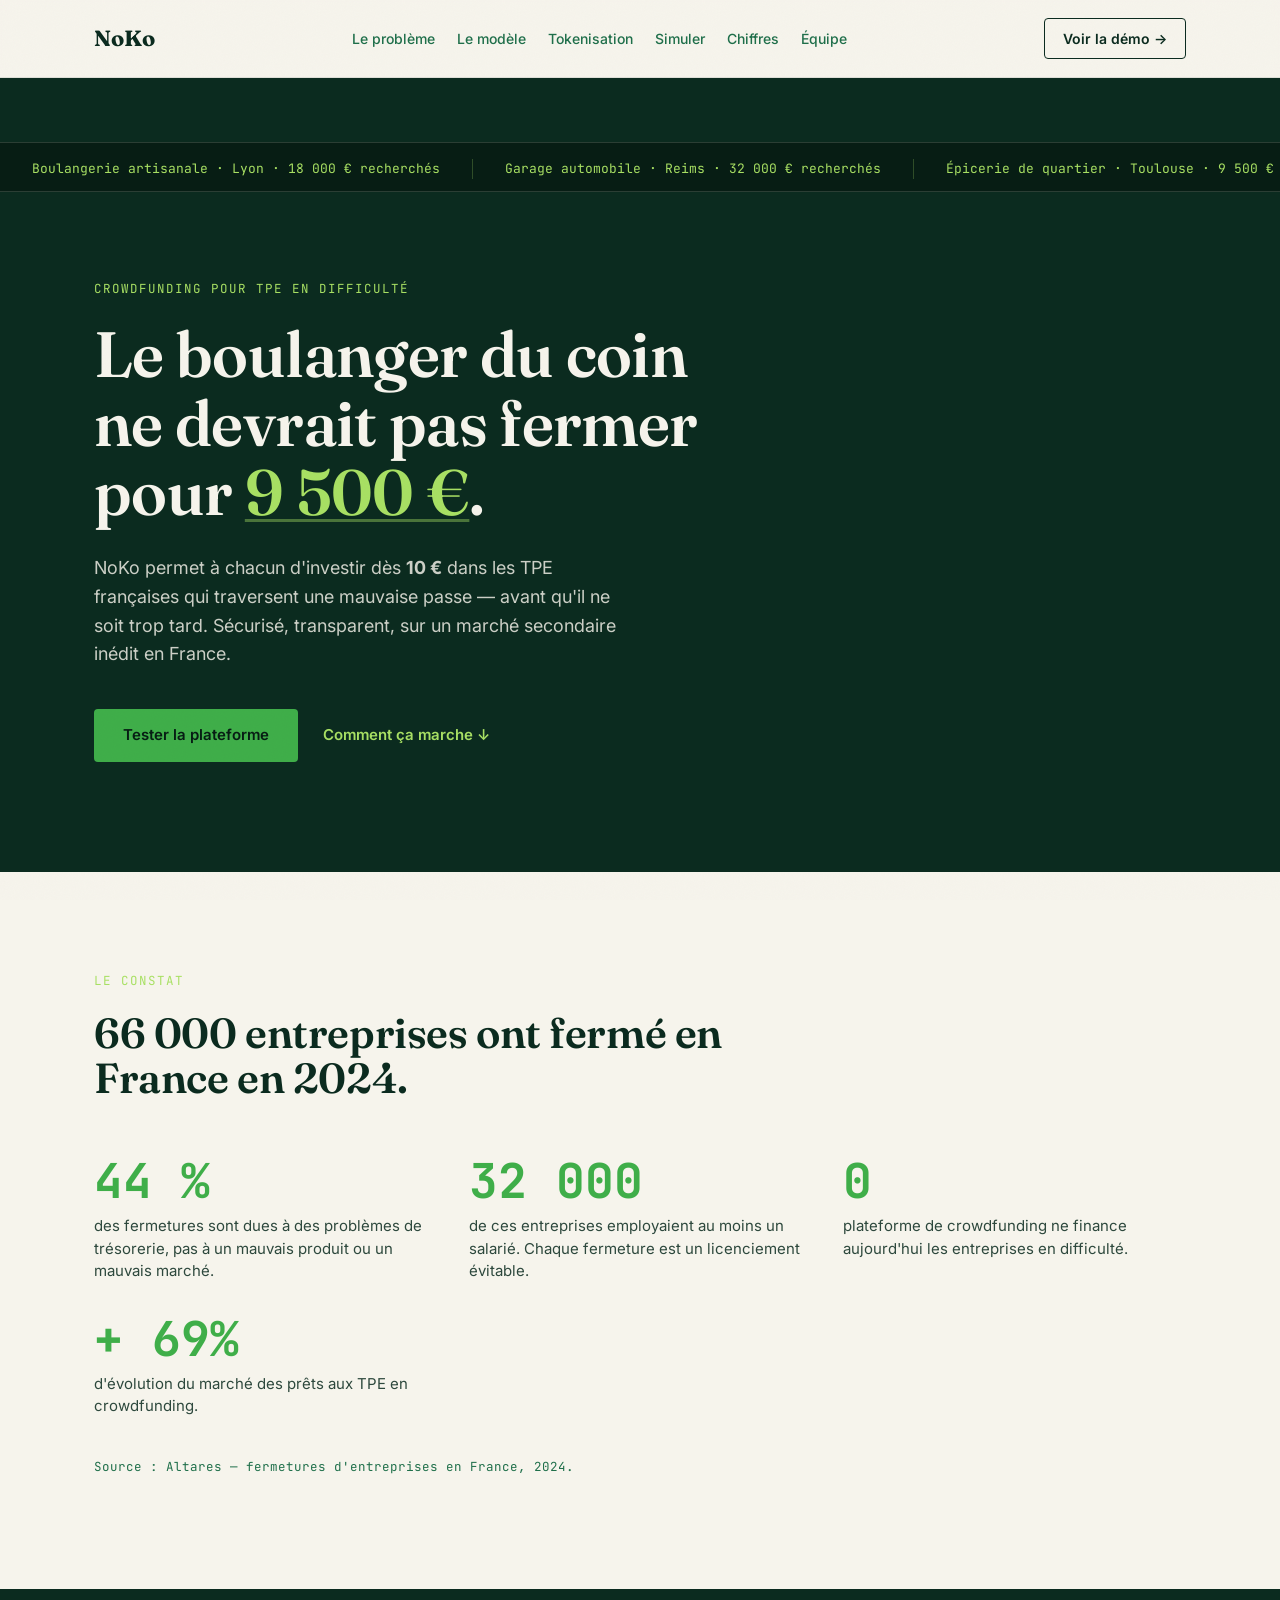
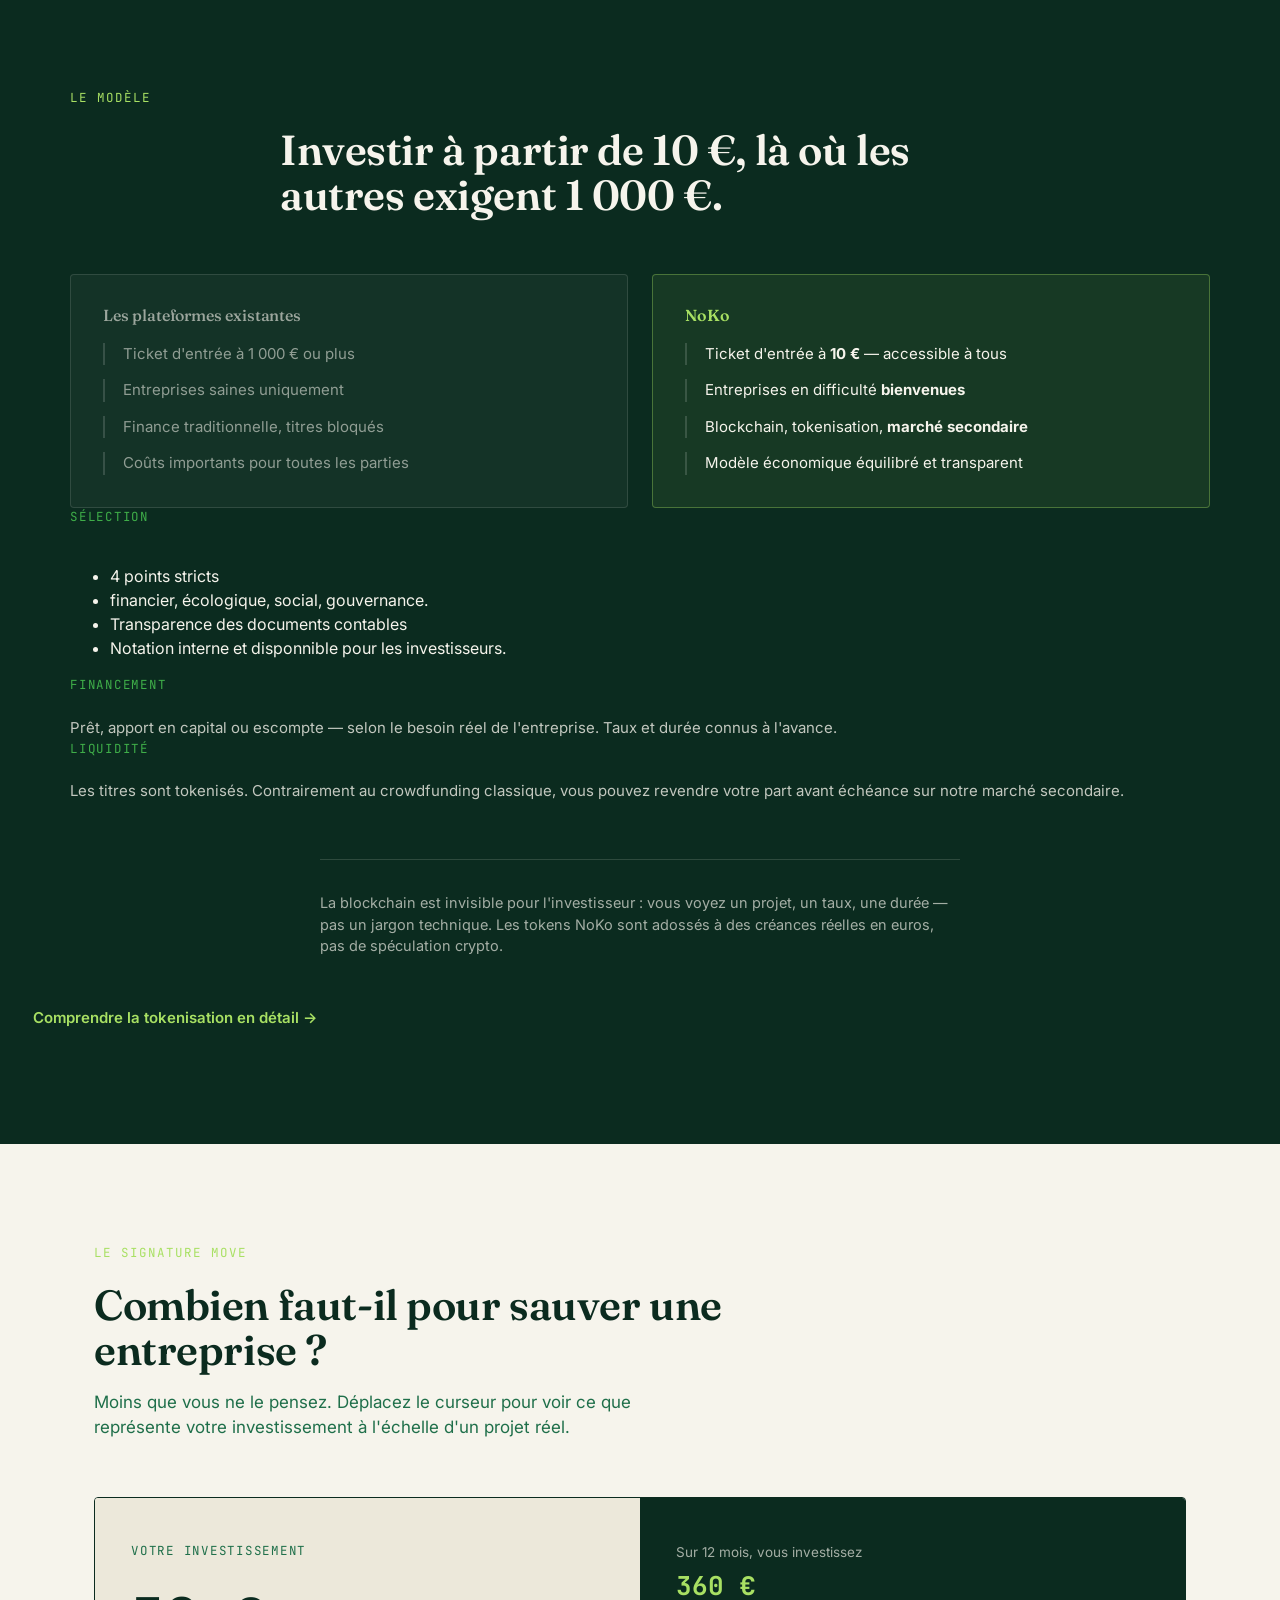
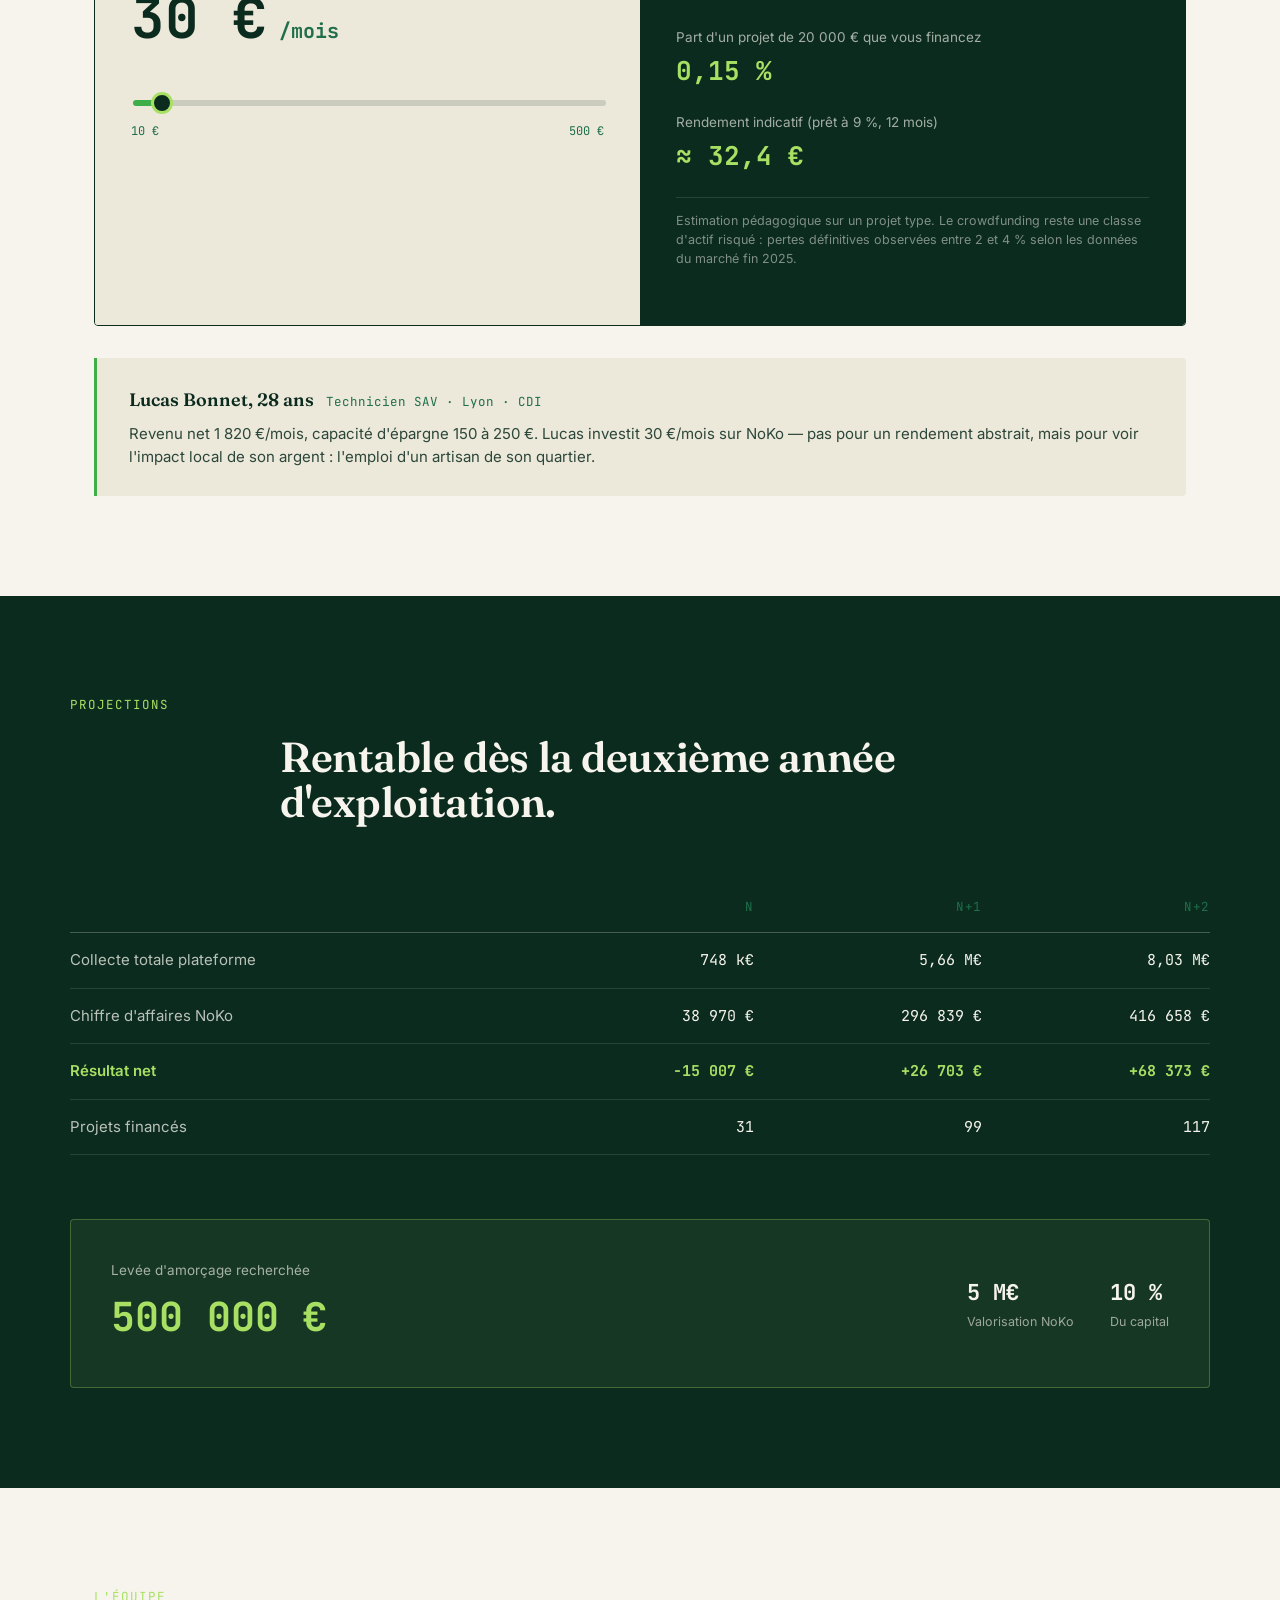
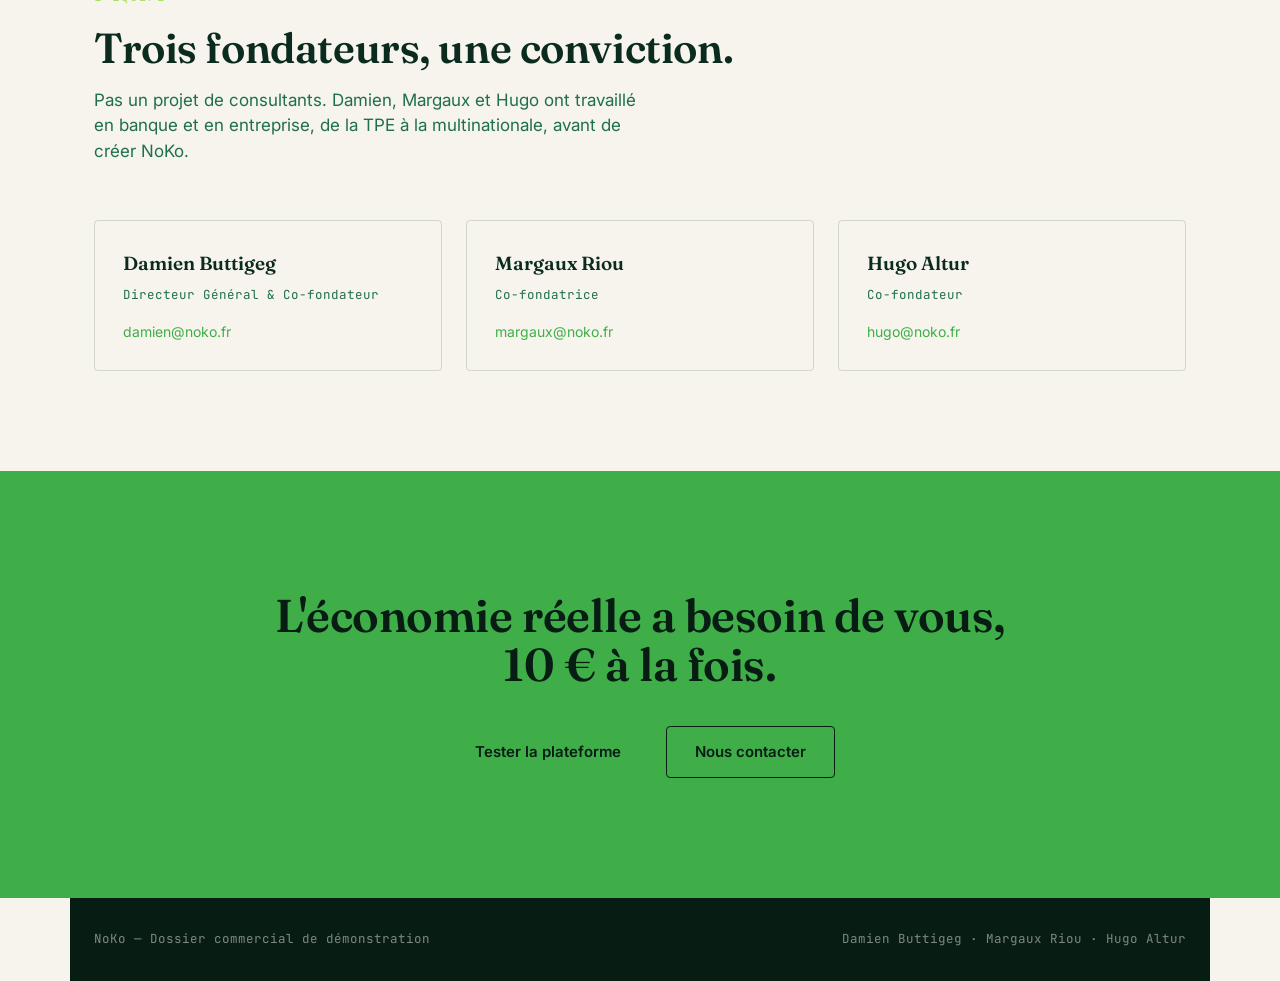
==== commit 3917f3ee: "Update index.html" ====
--- a/index.html
+++ b/index.html
@@ -124,11 +124,15 @@
         </ul>   
    </div>
            
-        
+     <div class="stat-block">   
       <span class="how-num">Financement</span>
         <p>Prêt, apport en capital ou escompte — selon le besoin réel de l'entreprise. Taux et durée connus à l'avance.<br></p>
-      <span class="how-num">Liquidité</span>
+       </div>
+   
+       <div class="stat-block">
+       <span class="how-num">Liquidité</span>
         <p>Les titres sont tokenisés. Contrairement au crowdfunding classique, vous pouvez revendre votre part avant échéance sur notre marché secondaire.<br></p>
+         </div>
       </div>
 
 
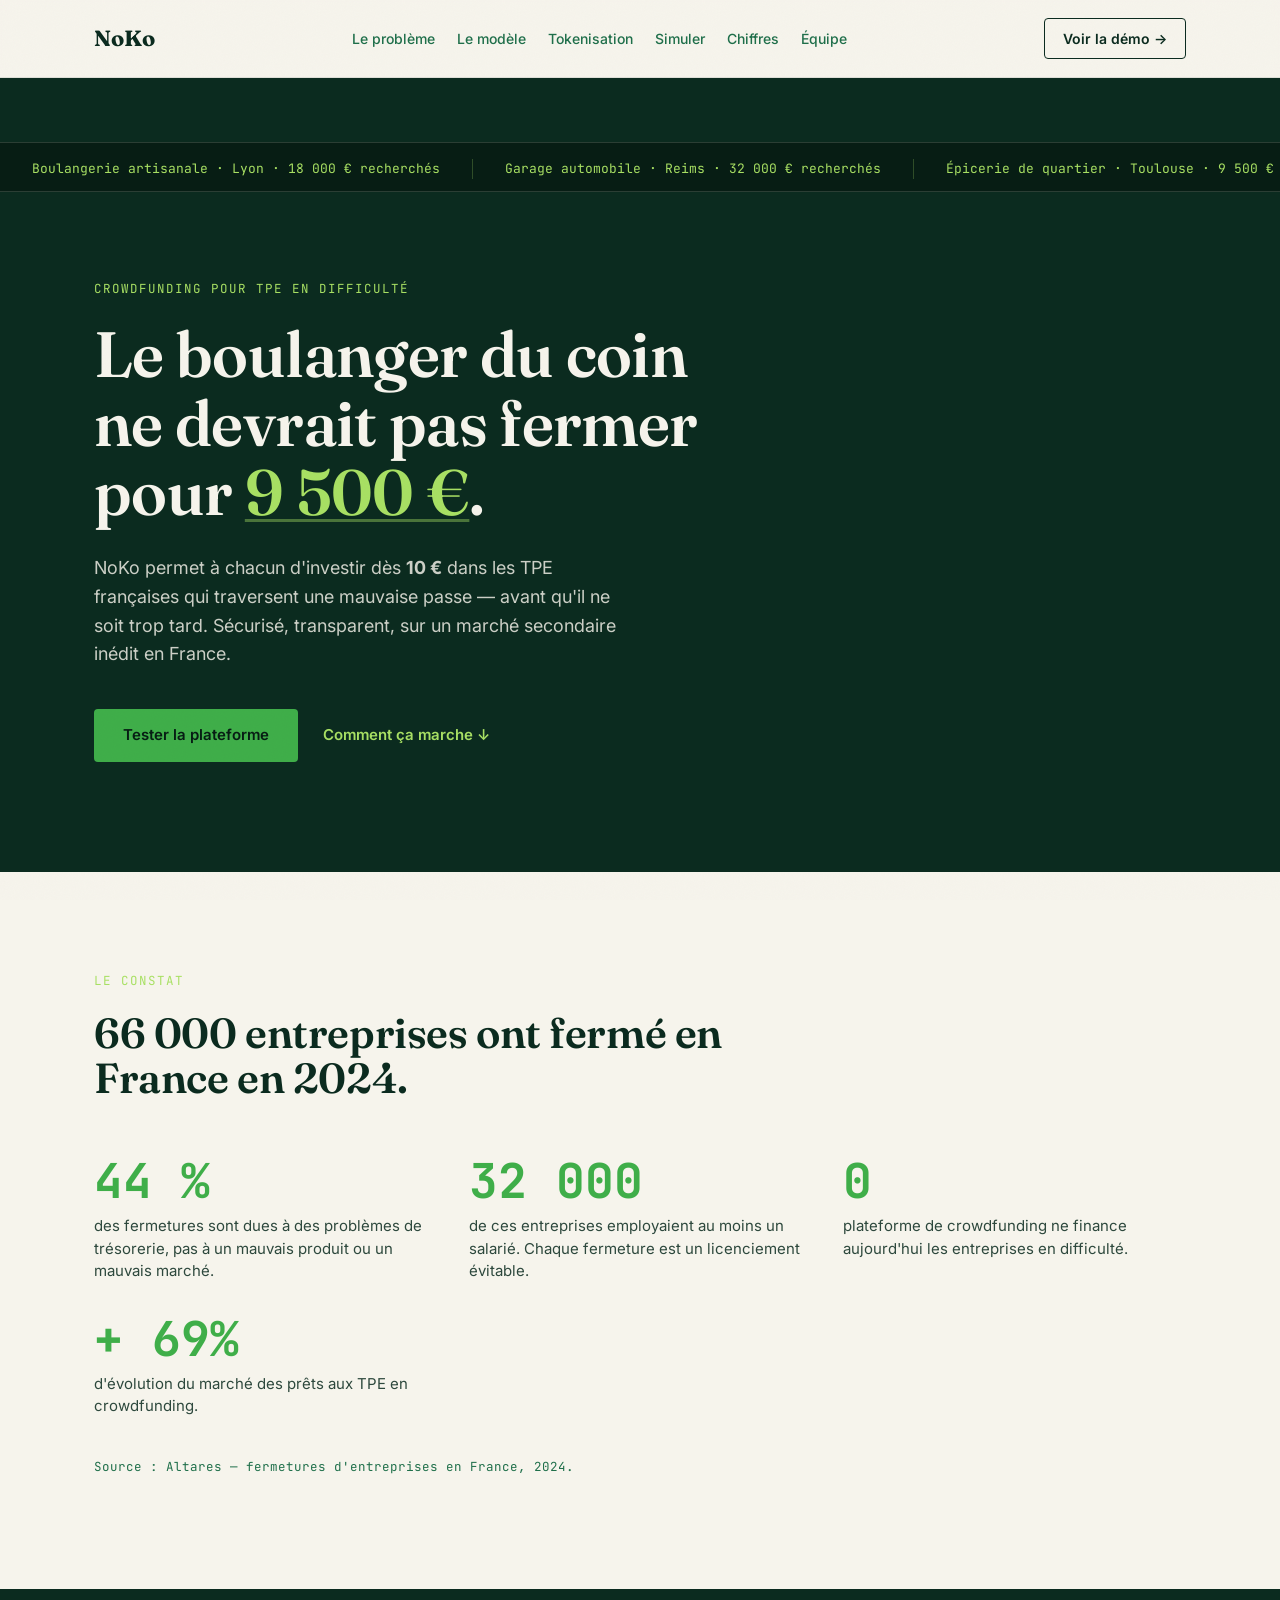
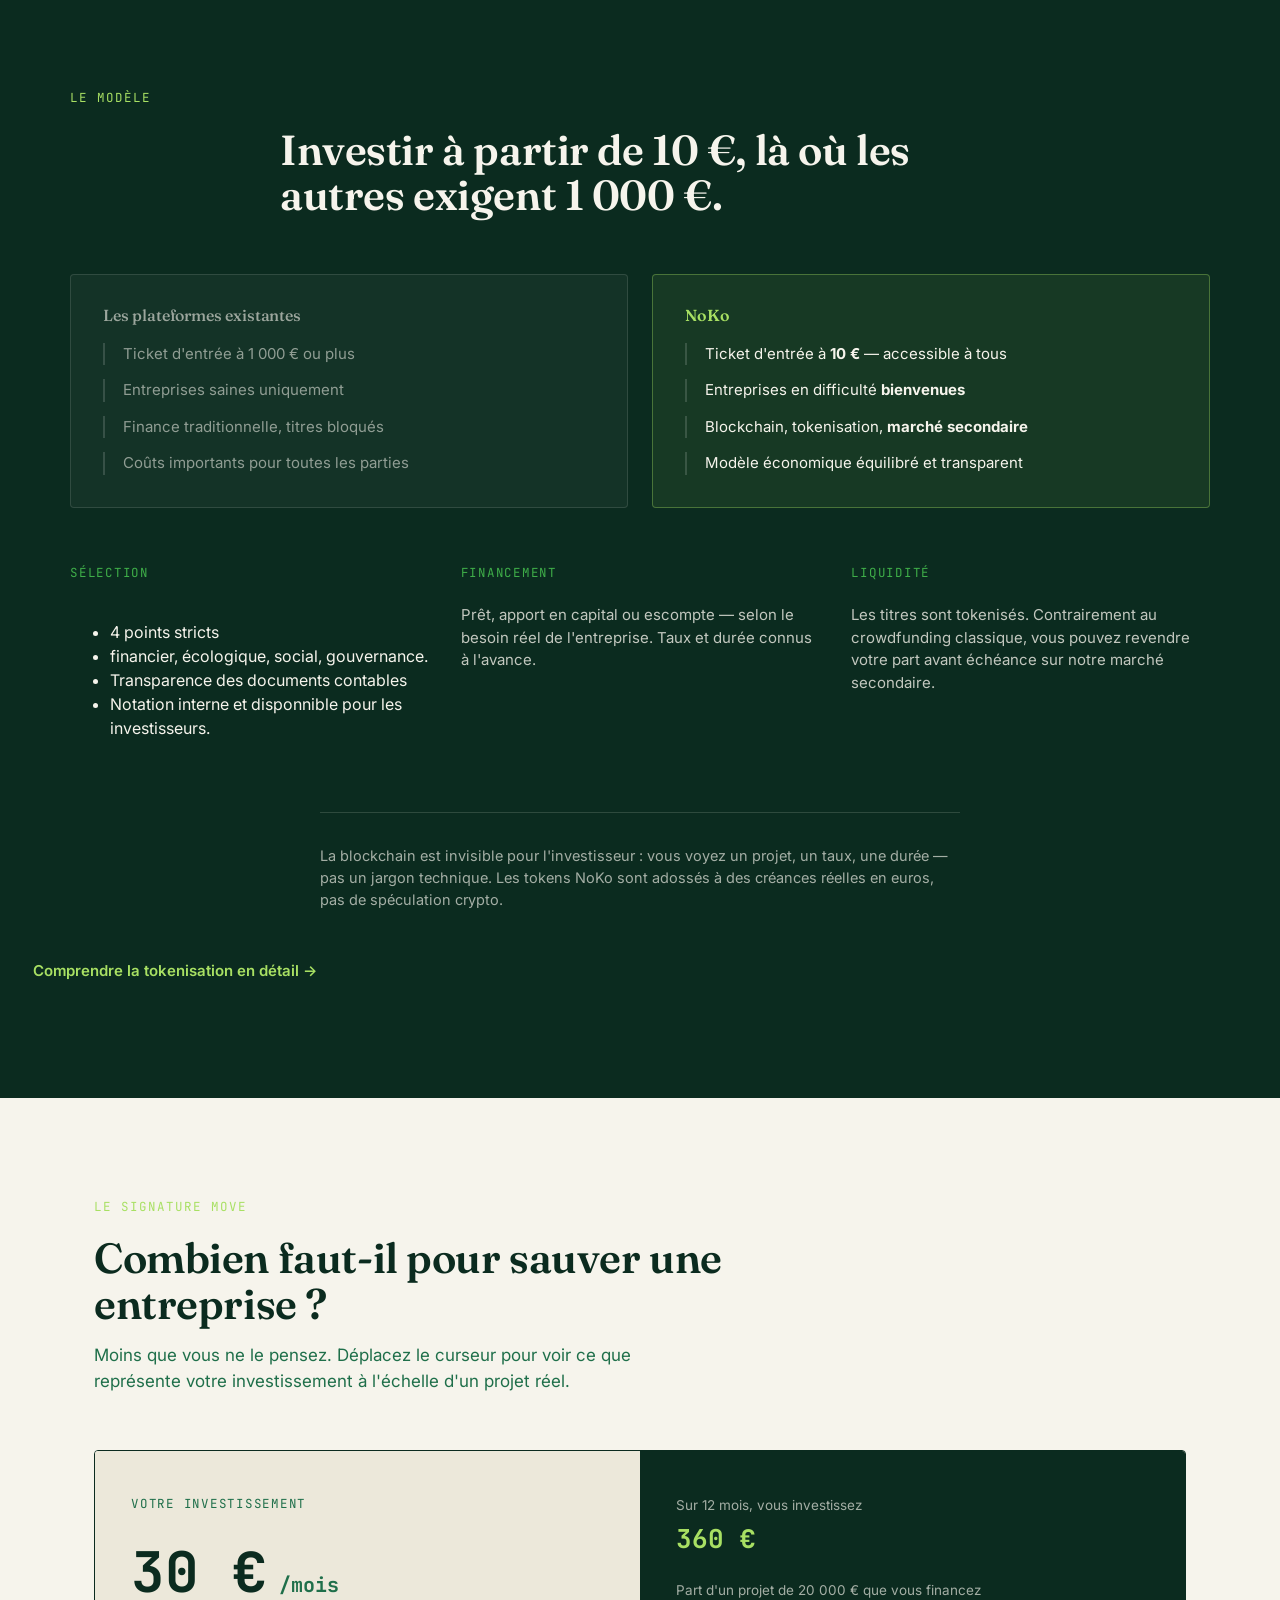
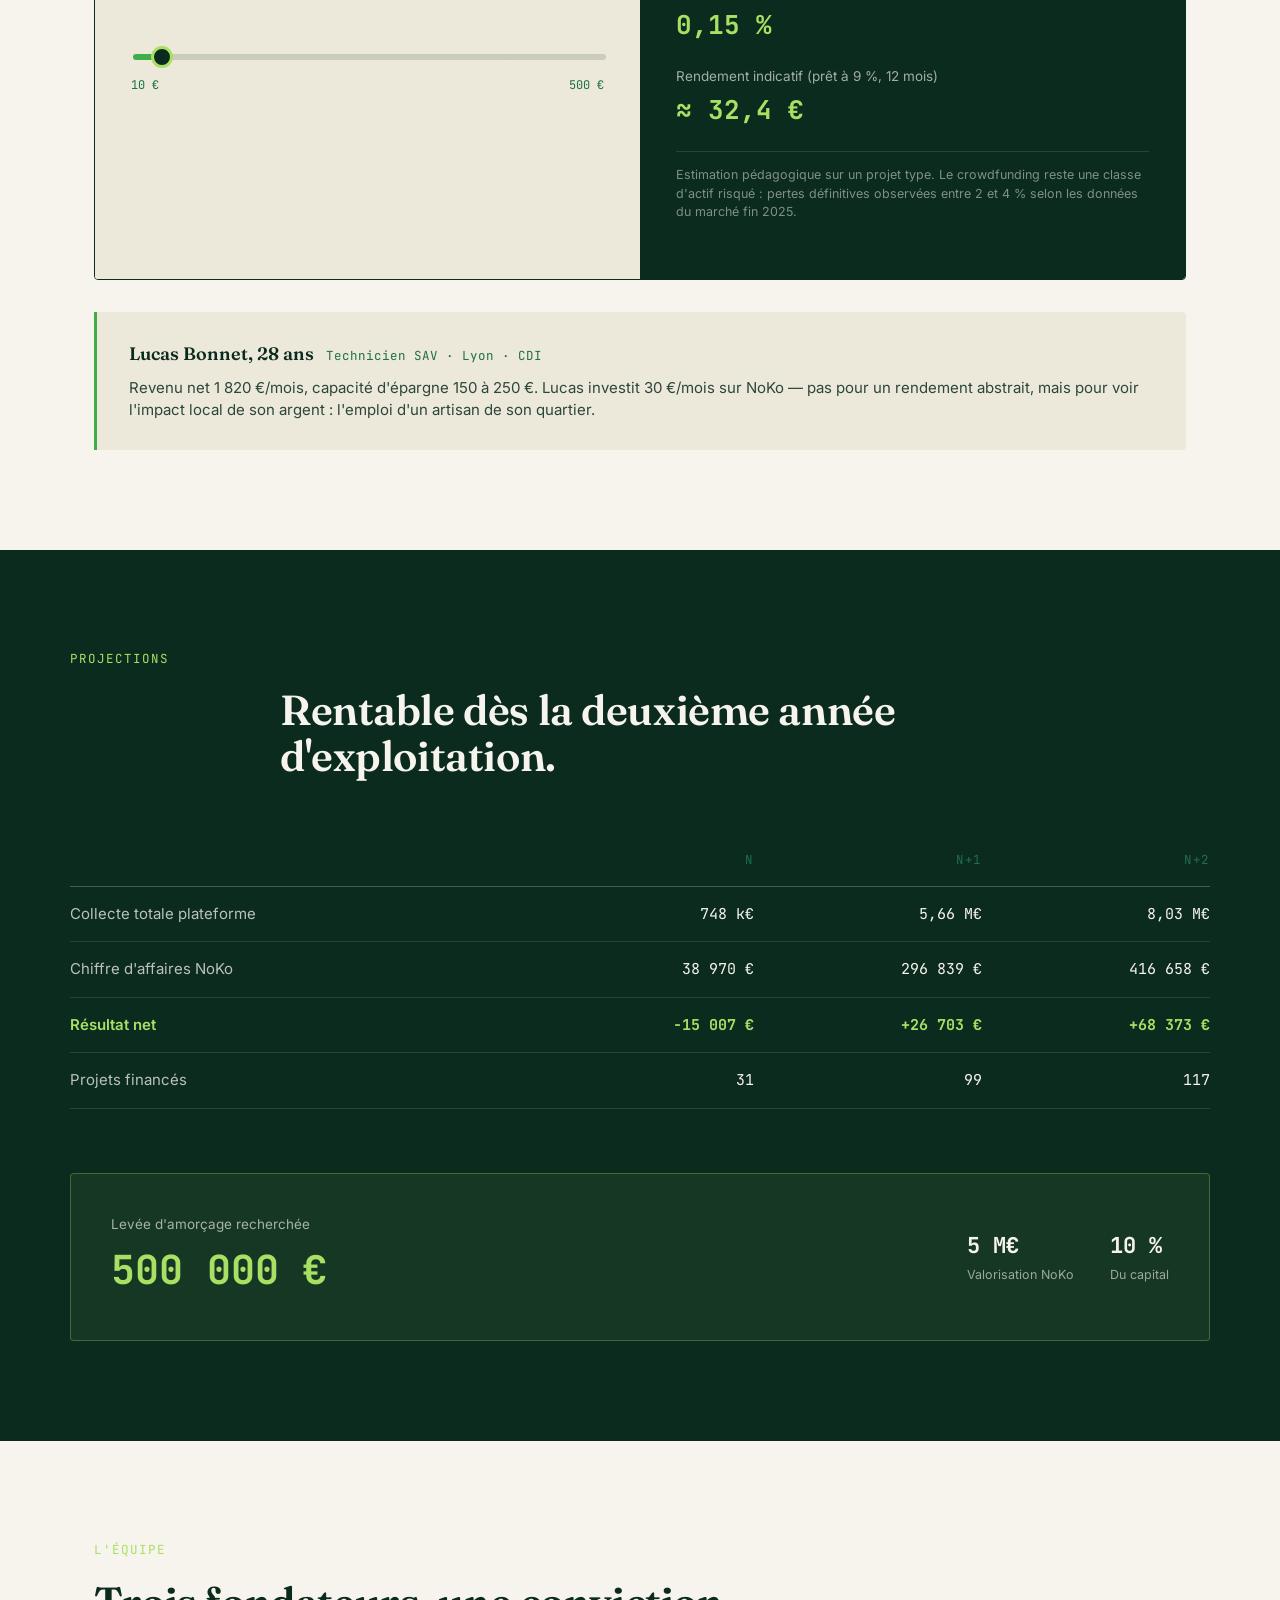
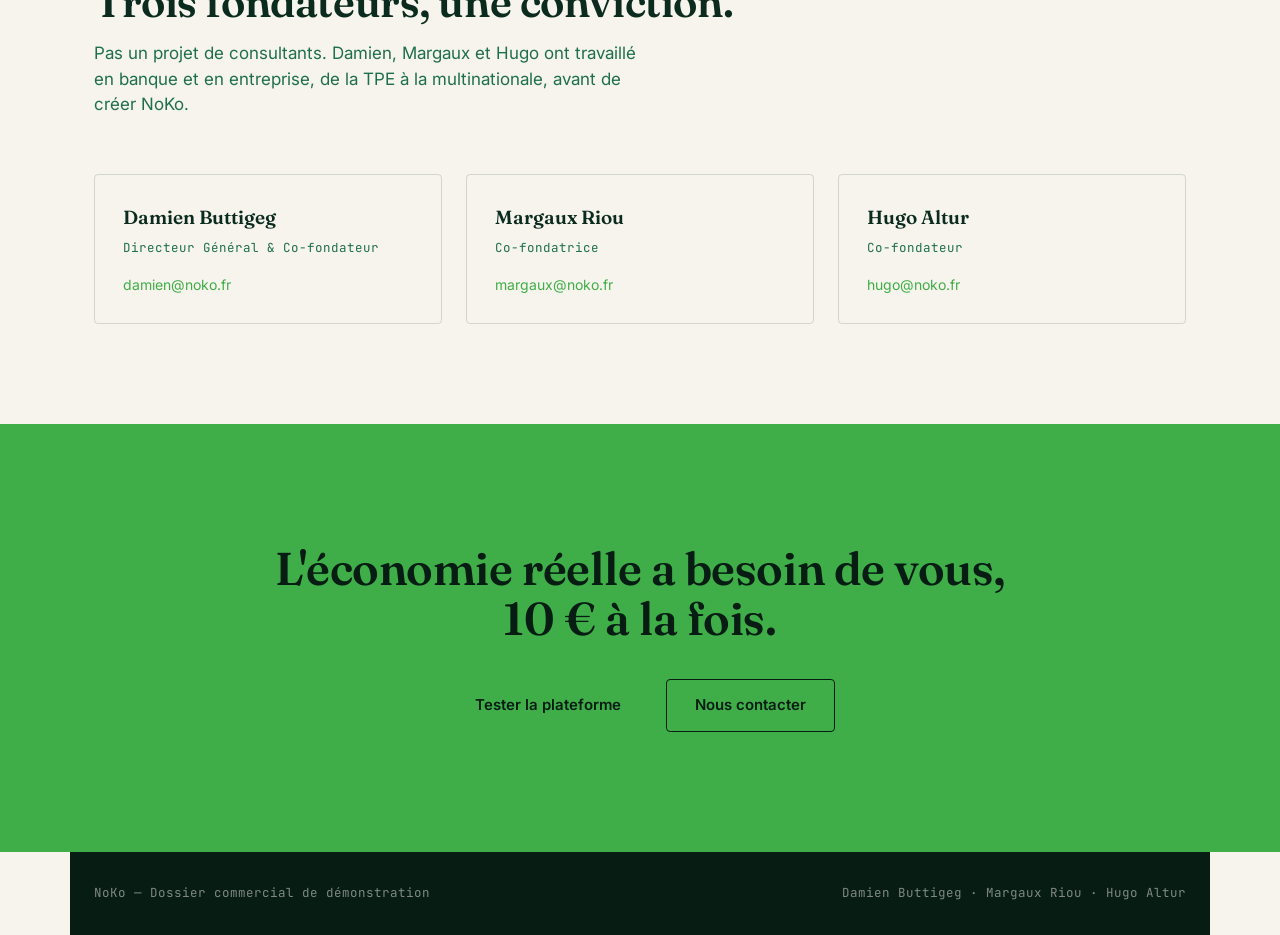
==== commit dc303134: "Update index.html" ====
--- a/index.html
+++ b/index.html
@@ -112,28 +112,30 @@
         </ul>
       </div>
     </div>
-         <div class="how-step">
-
-<div class="stat-block">
-  <span class="how-num">Sélection</span>
-        <ul>
-          <li>4 points stricts</li>
-          <li>financier, écologique, social, gouvernance.</li>
-          <li>Transparence des documents contables</li>
-          <li>Notation interne et disponnible pour les investisseurs.<br></li>
-        </ul>   
-   </div>
+        
+    <div class="how-step">
+      <div class="stat-row">
+        <div class="stat-block">
+         <span class="how-num">Sélection</span>
+            <ul>
+              <li>4 points stricts</li>
+              <li>financier, écologique, social, gouvernance.</li>
+              <li>Transparence des documents contables</li>
+              <li>Notation interne et disponnible pour les investisseurs.<br></li>
+              </ul>   
+            </div>
            
-     <div class="stat-block">   
-      <span class="how-num">Financement</span>
-        <p>Prêt, apport en capital ou escompte — selon le besoin réel de l'entreprise. Taux et durée connus à l'avance.<br></p>
-       </div>
+         <div class="stat-block">   
+          <span class="how-num">Financement</span>
+          <p>Prêt, apport en capital ou escompte — selon le besoin réel de l'entreprise. Taux et durée connus à l'avance.<br></p>
+         </div>
    
-       <div class="stat-block">
-       <span class="how-num">Liquidité</span>
-        <p>Les titres sont tokenisés. Contrairement au crowdfunding classique, vous pouvez revendre votre part avant échéance sur notre marché secondaire.<br></p>
+         <div class="stat-block">
+         <span class="how-num">Liquidité</span>
+          <p>Les titres sont tokenisés. Contrairement au crowdfunding classique, vous pouvez revendre votre part avant échéance sur notre marché secondaire.<br></p>
          </div>
       </div>
+     </div>
 
 
     <p class="blockchain-note">La blockchain est invisible pour l'investisseur : vous voyez un projet, un taux, une durée — pas un jargon technique. Les tokens NoKo sont adossés à des créances réelles en euros, pas de spéculation crypto.</p>
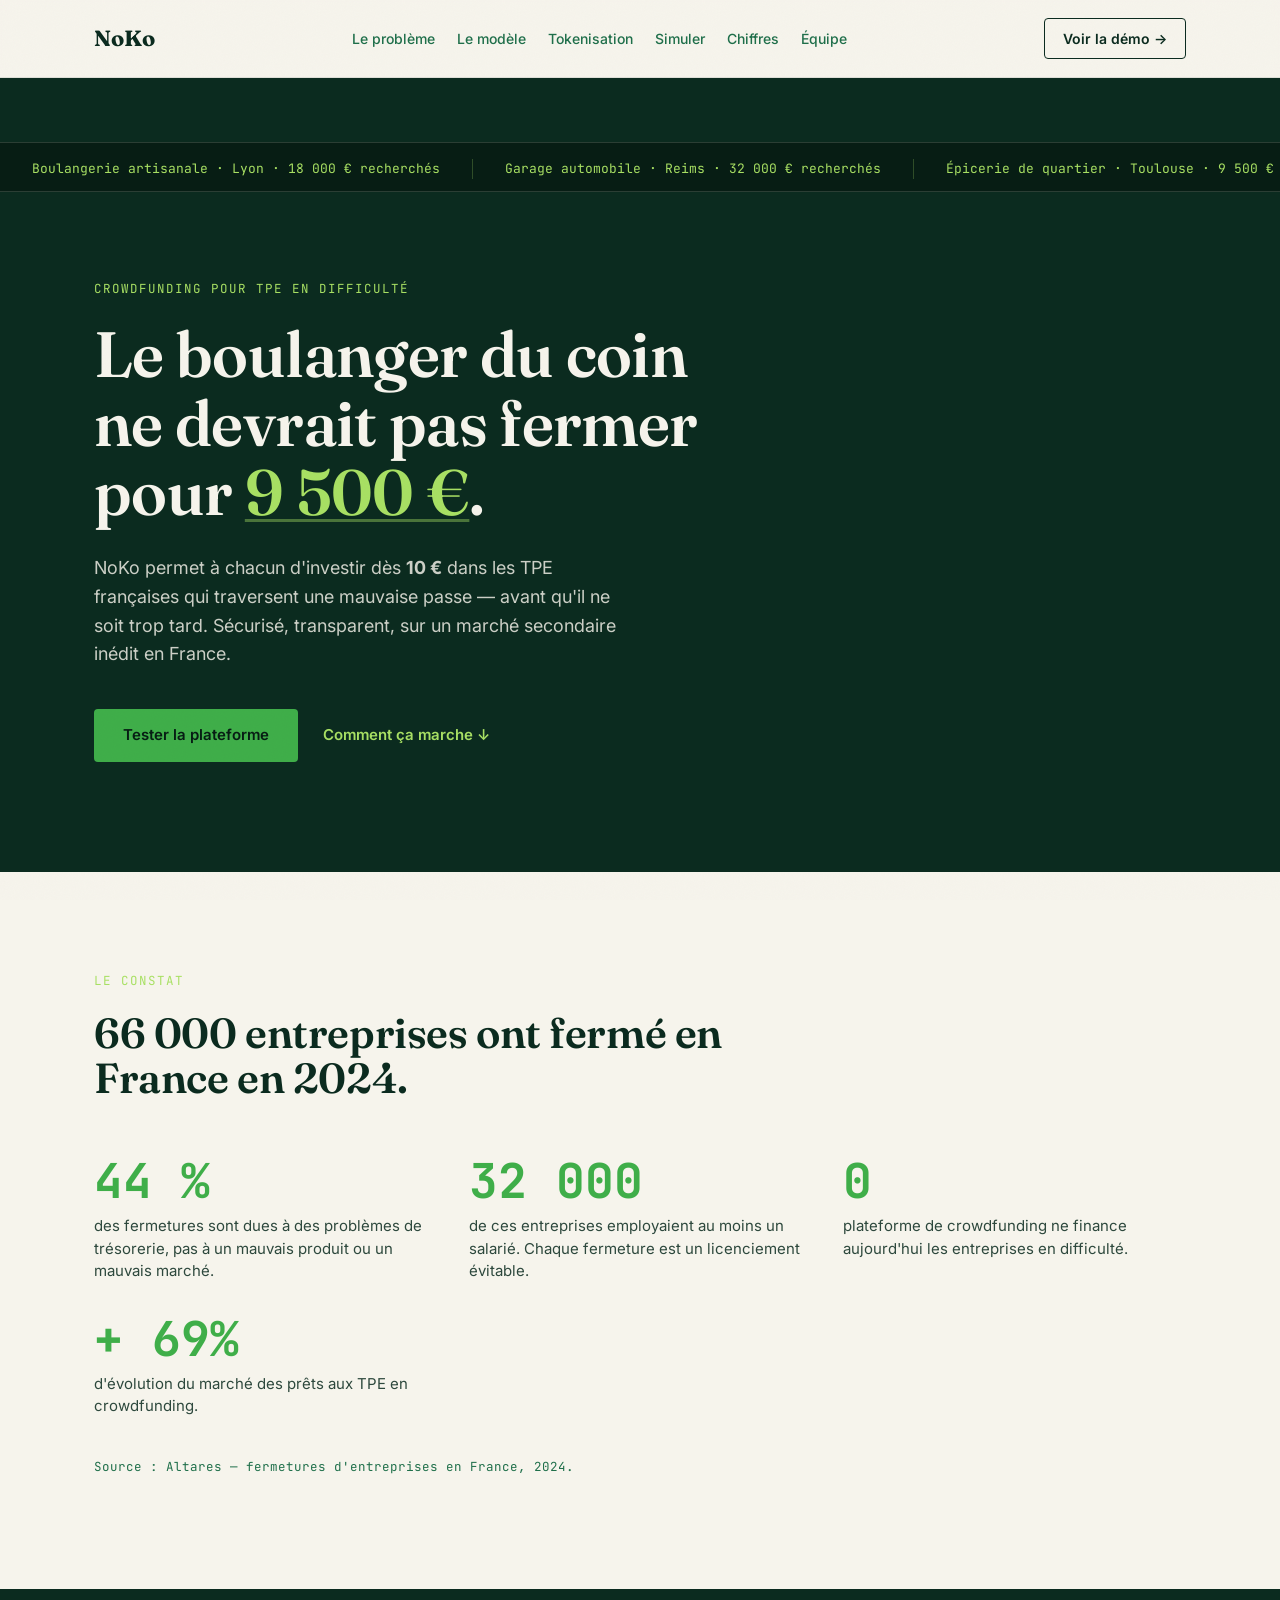
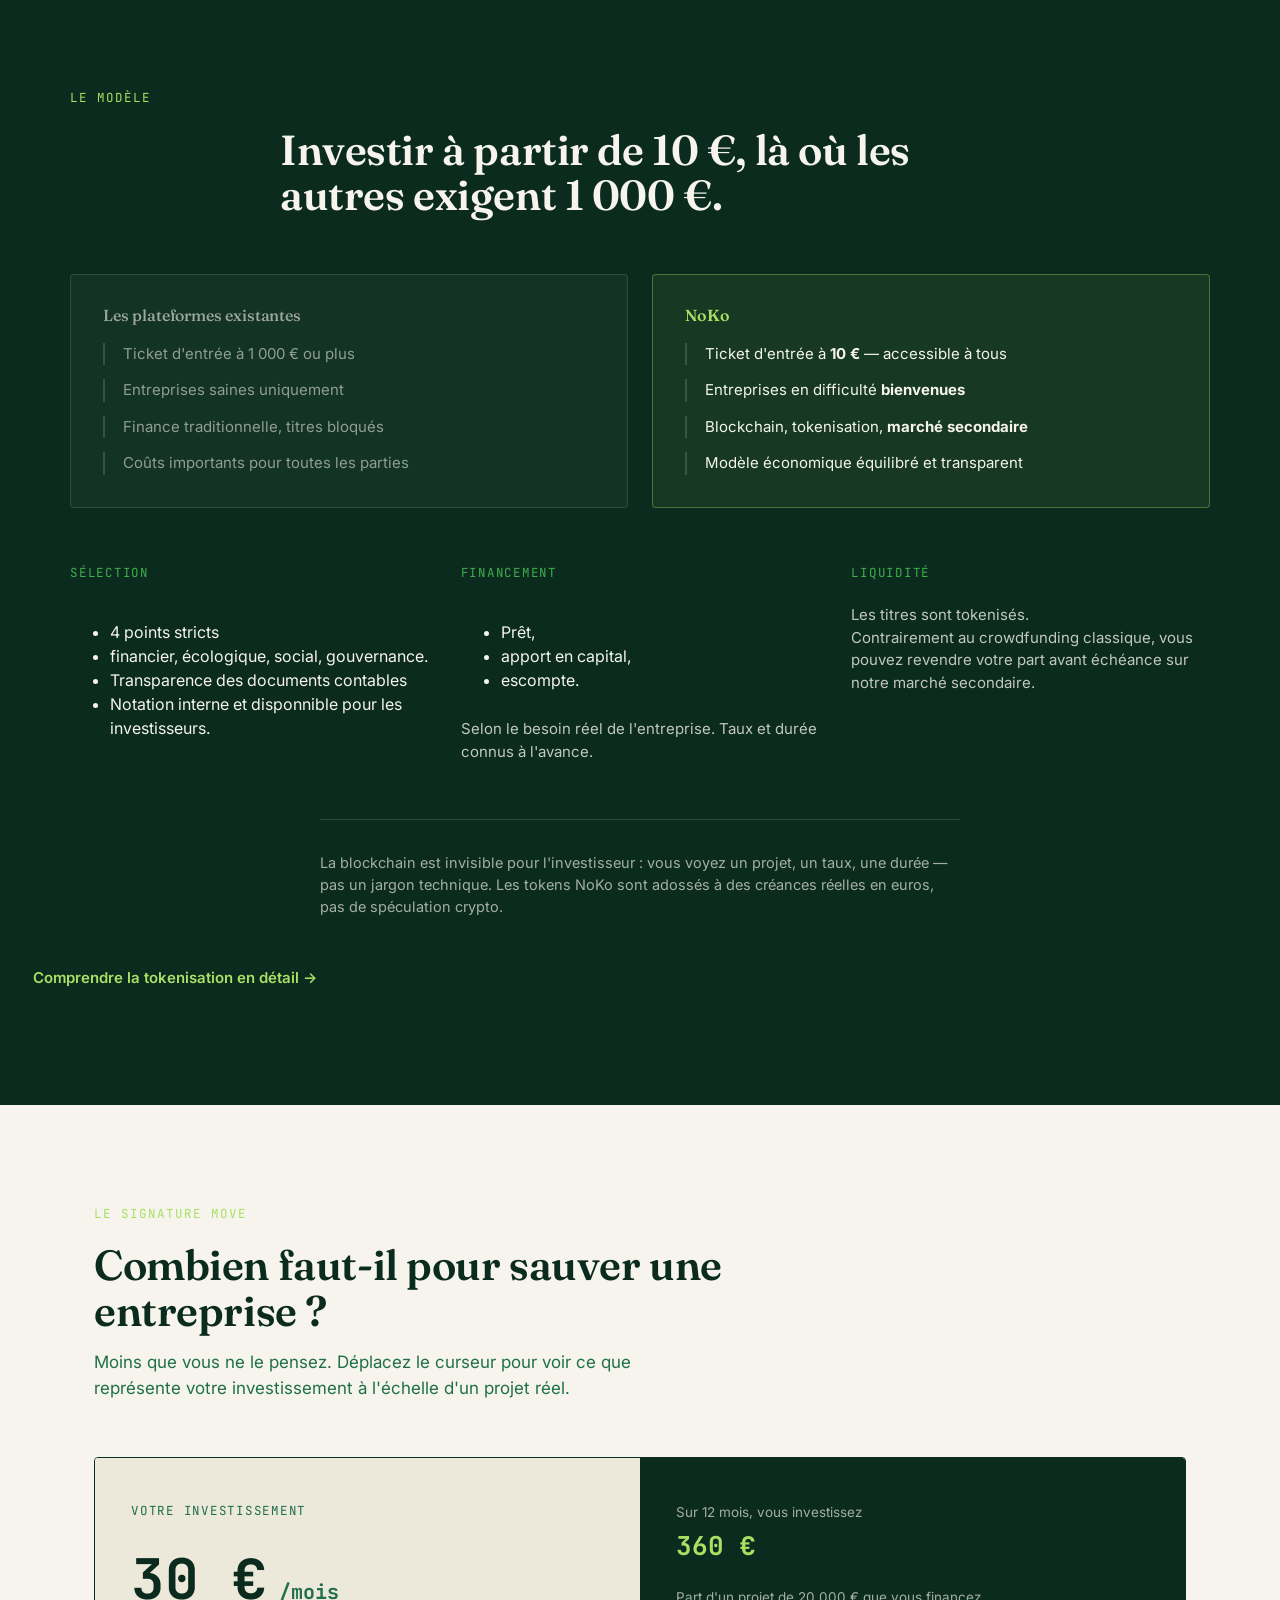
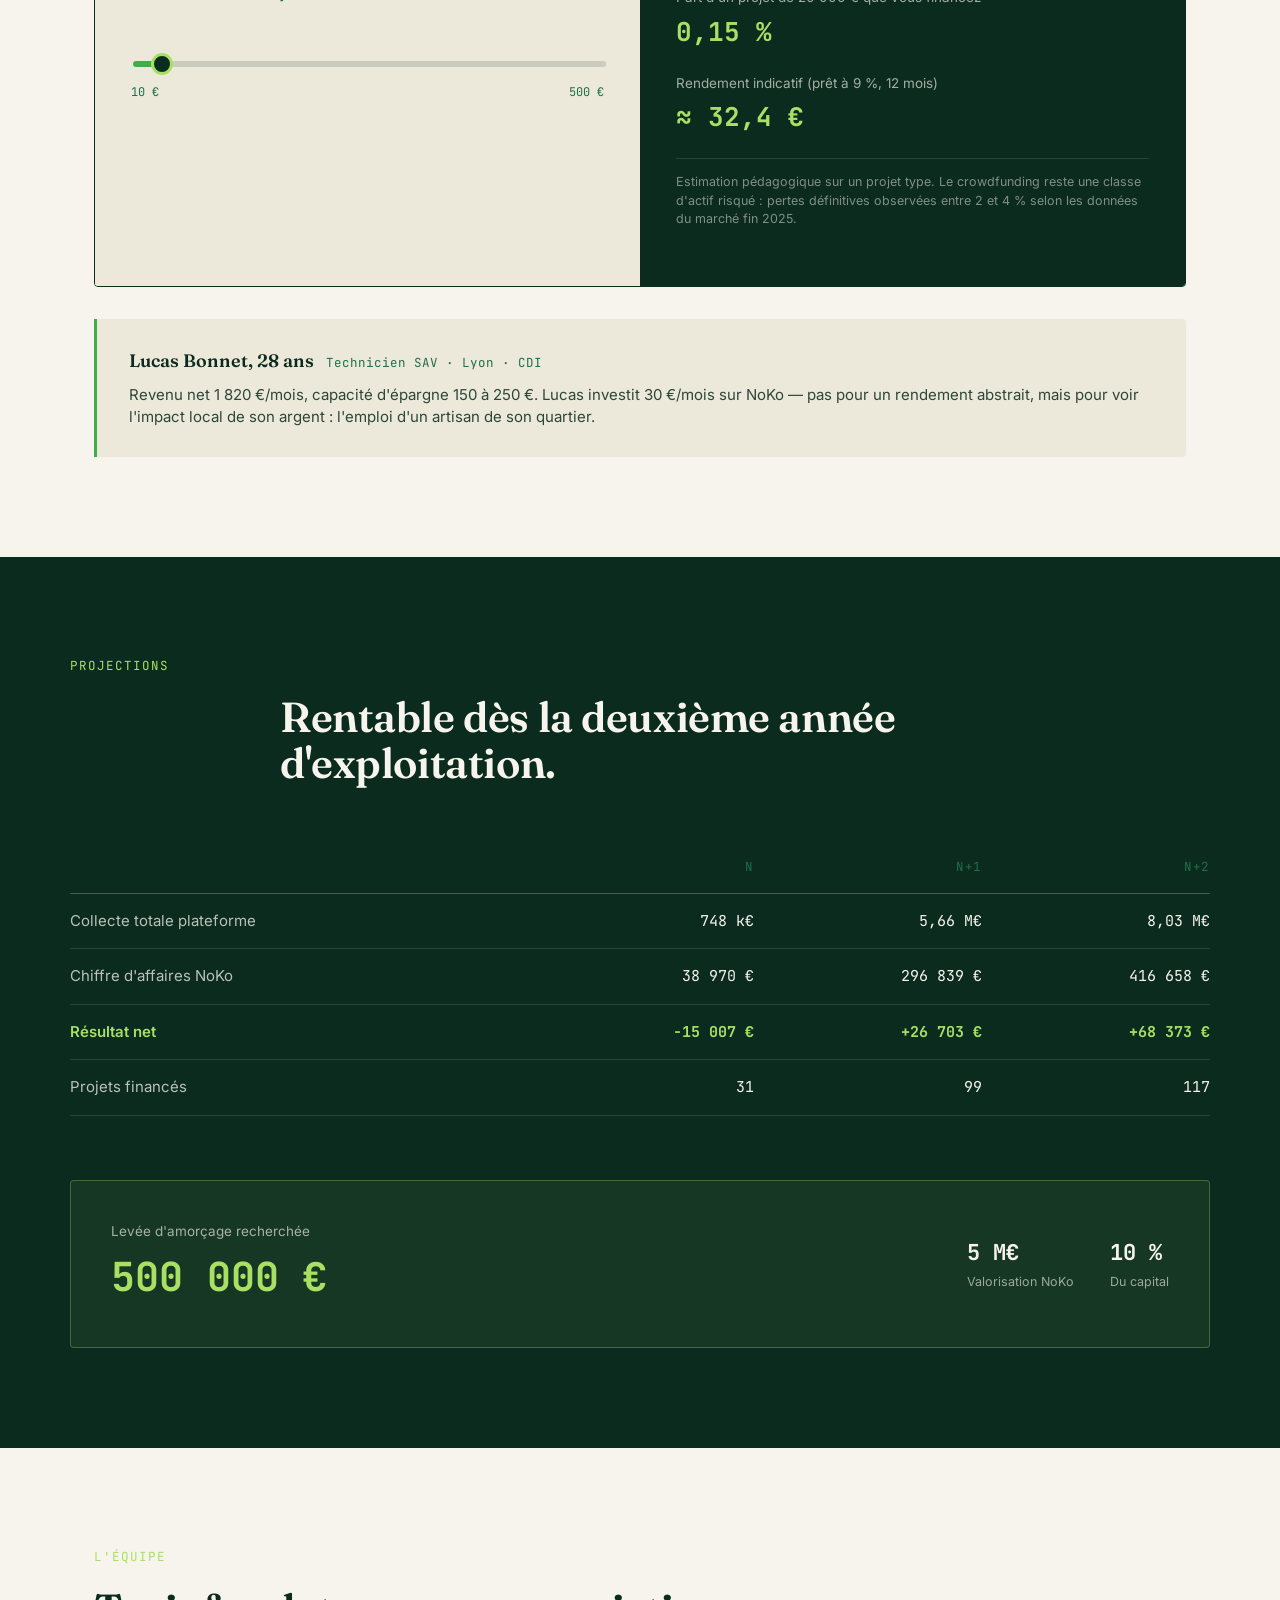
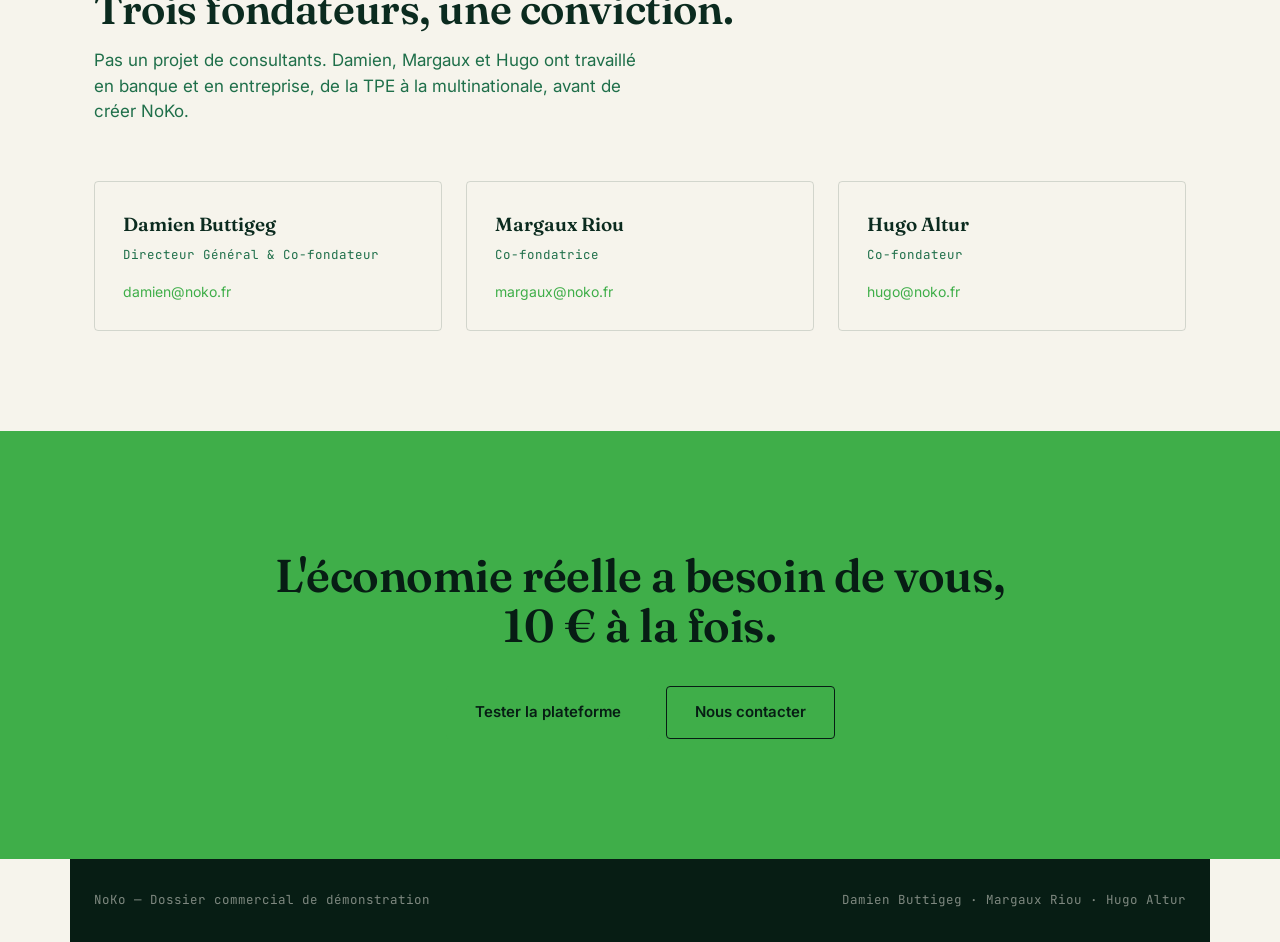
==== commit 5c77cc10: "Update index.html" ====
--- a/index.html
+++ b/index.html
@@ -127,12 +127,17 @@
            
          <div class="stat-block">   
           <span class="how-num">Financement</span>
-          <p>Prêt, apport en capital ou escompte — selon le besoin réel de l'entreprise. Taux et durée connus à l'avance.<br></p>
+          <ul>
+              <li>Prêt, </li>
+              <li>apport en capital,</li> 
+              <li>escompte.</li> 
+          </ul>
+            <p>Selon le besoin réel de l'entreprise. Taux et durée connus à l'avance.<br></p>
          </div>
    
          <div class="stat-block">
          <span class="how-num">Liquidité</span>
-          <p>Les titres sont tokenisés. Contrairement au crowdfunding classique, vous pouvez revendre votre part avant échéance sur notre marché secondaire.<br></p>
+          <p>Les titres sont tokenisés. <br> Contrairement au crowdfunding classique, vous pouvez revendre votre part avant échéance sur notre marché secondaire.<br></p>
          </div>
       </div>
      </div>
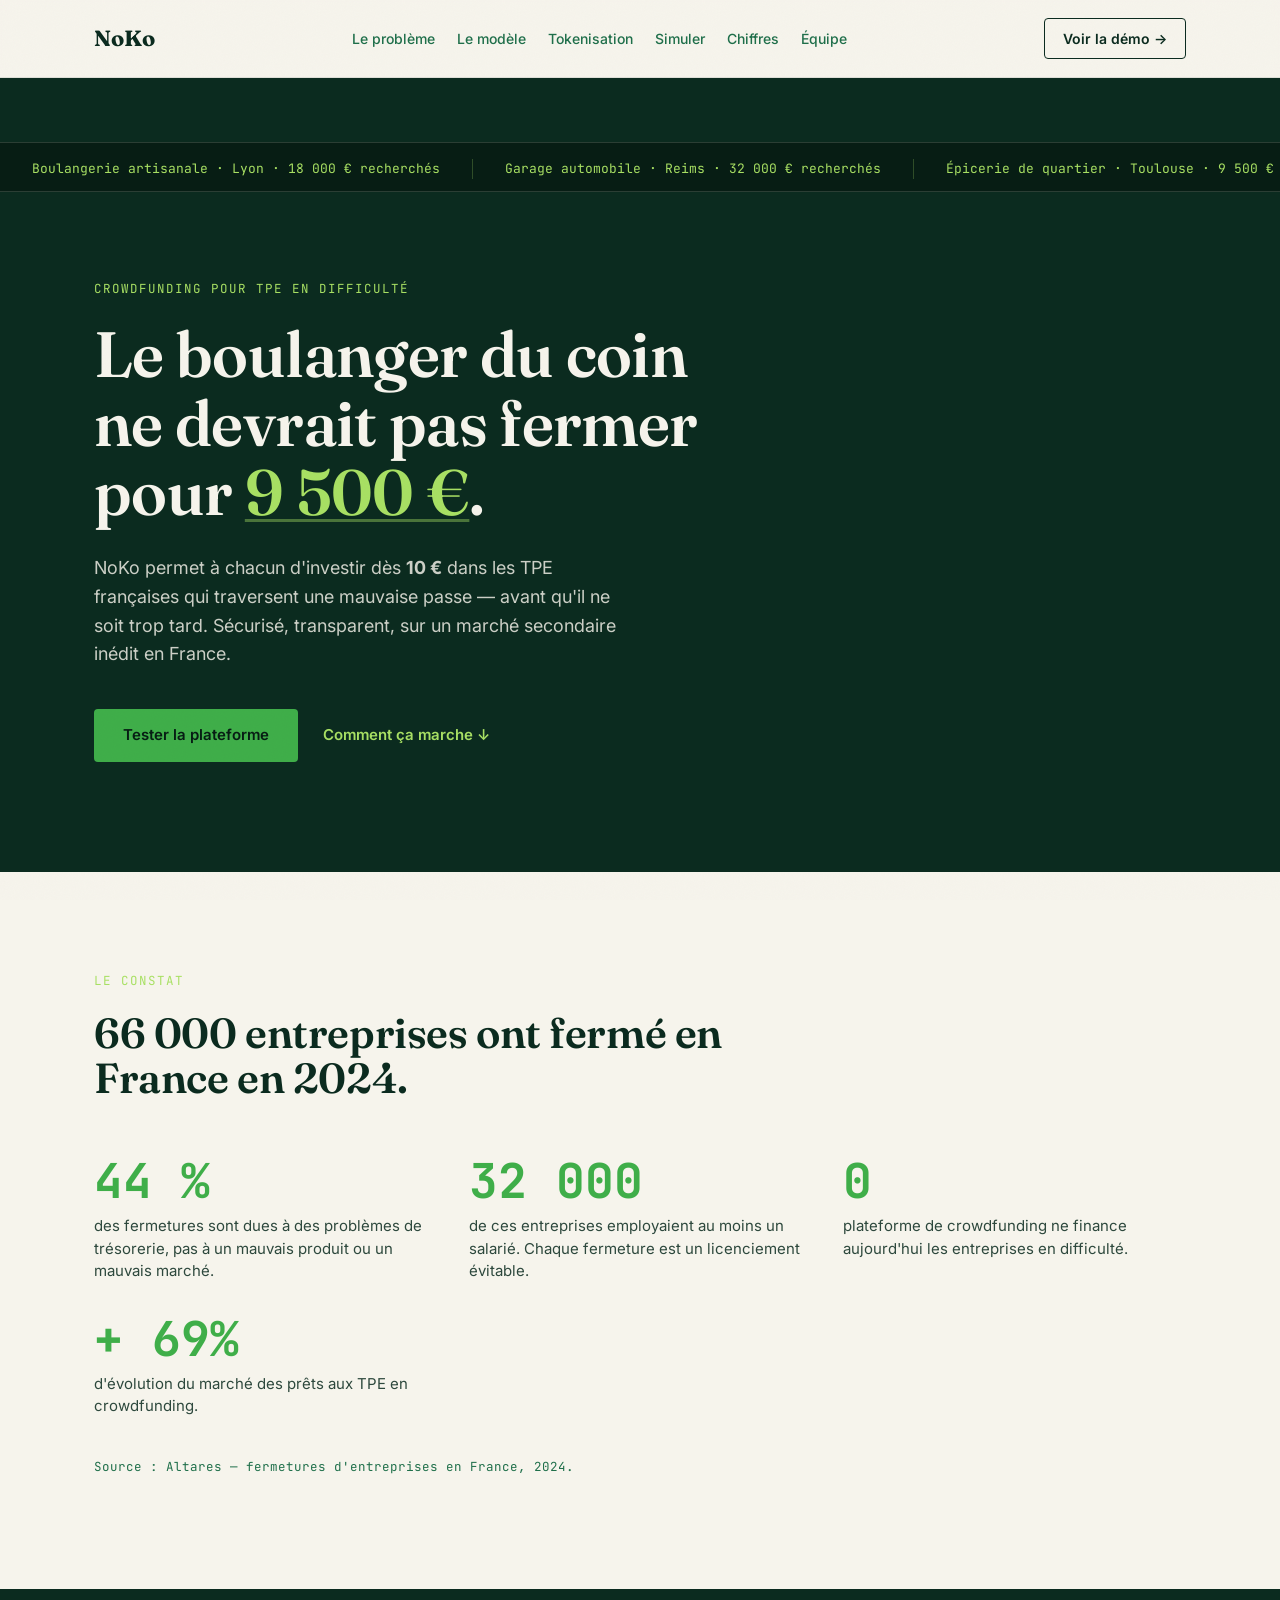
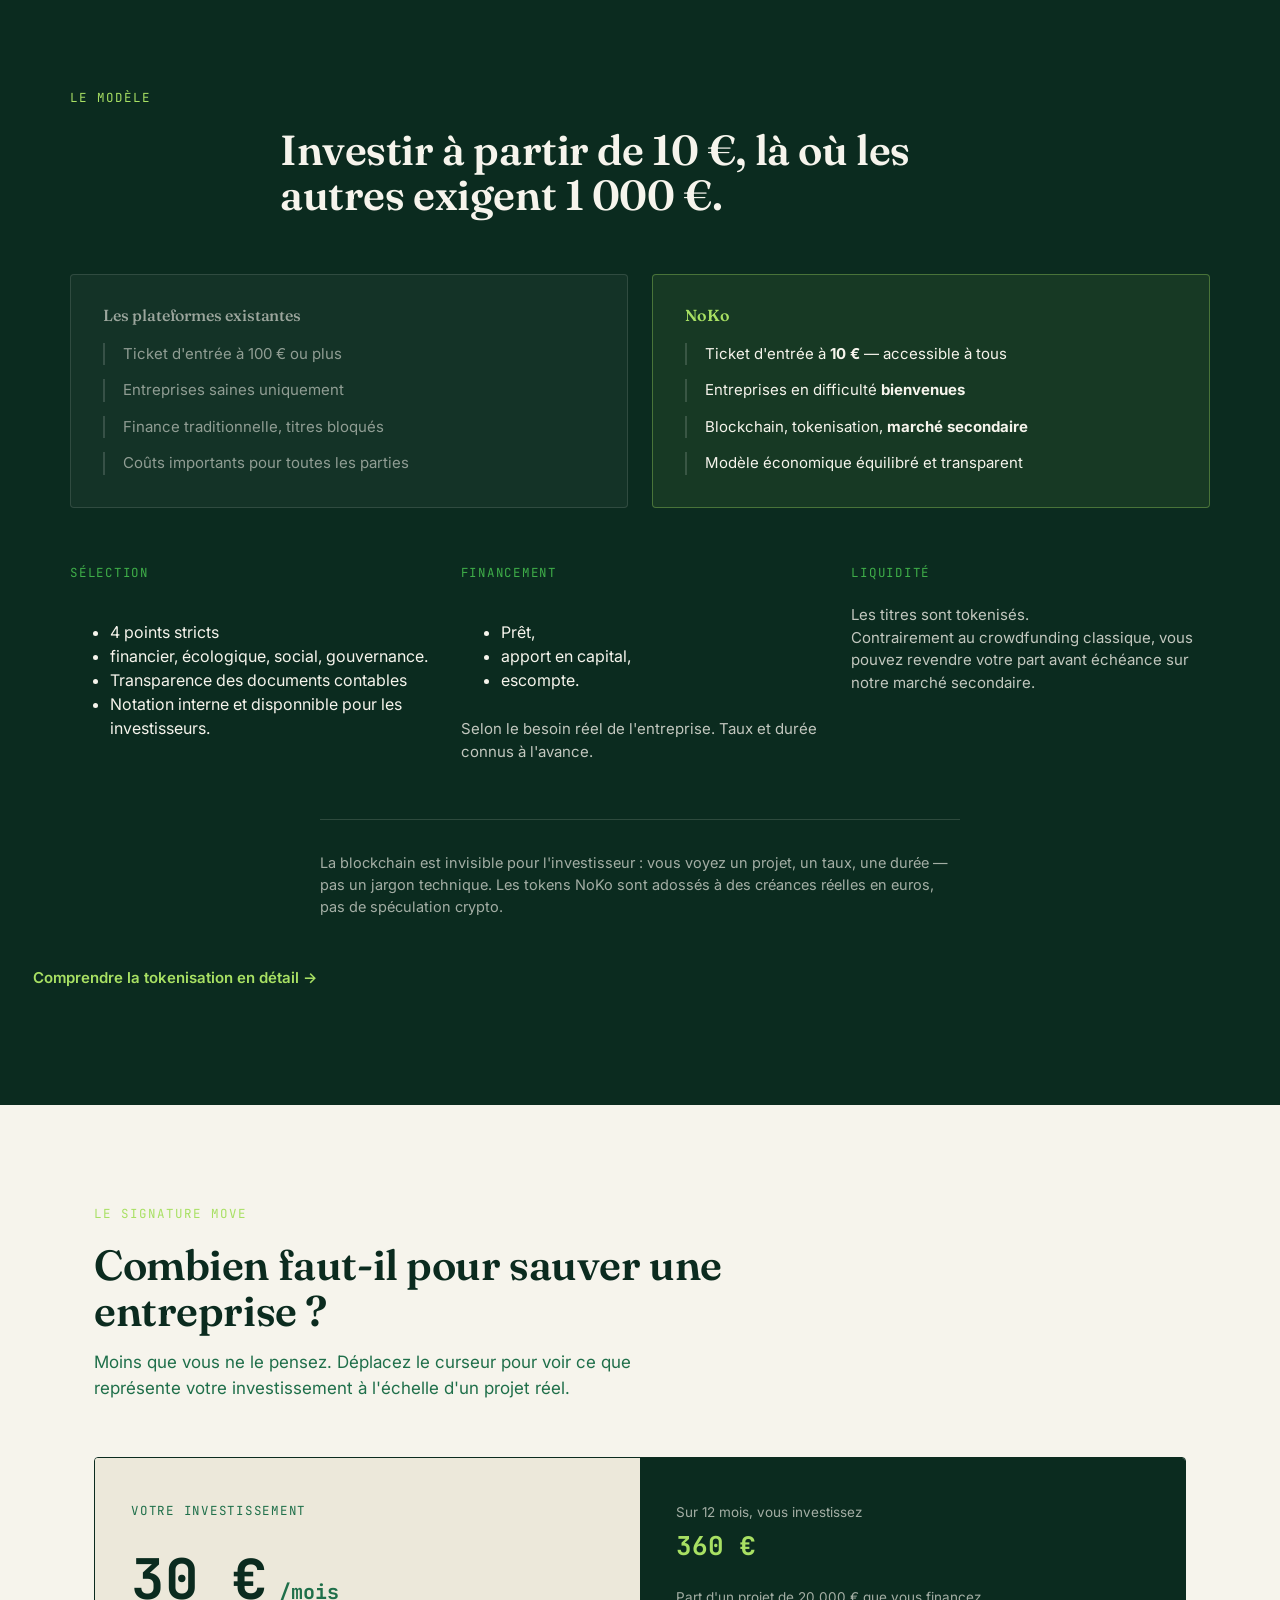
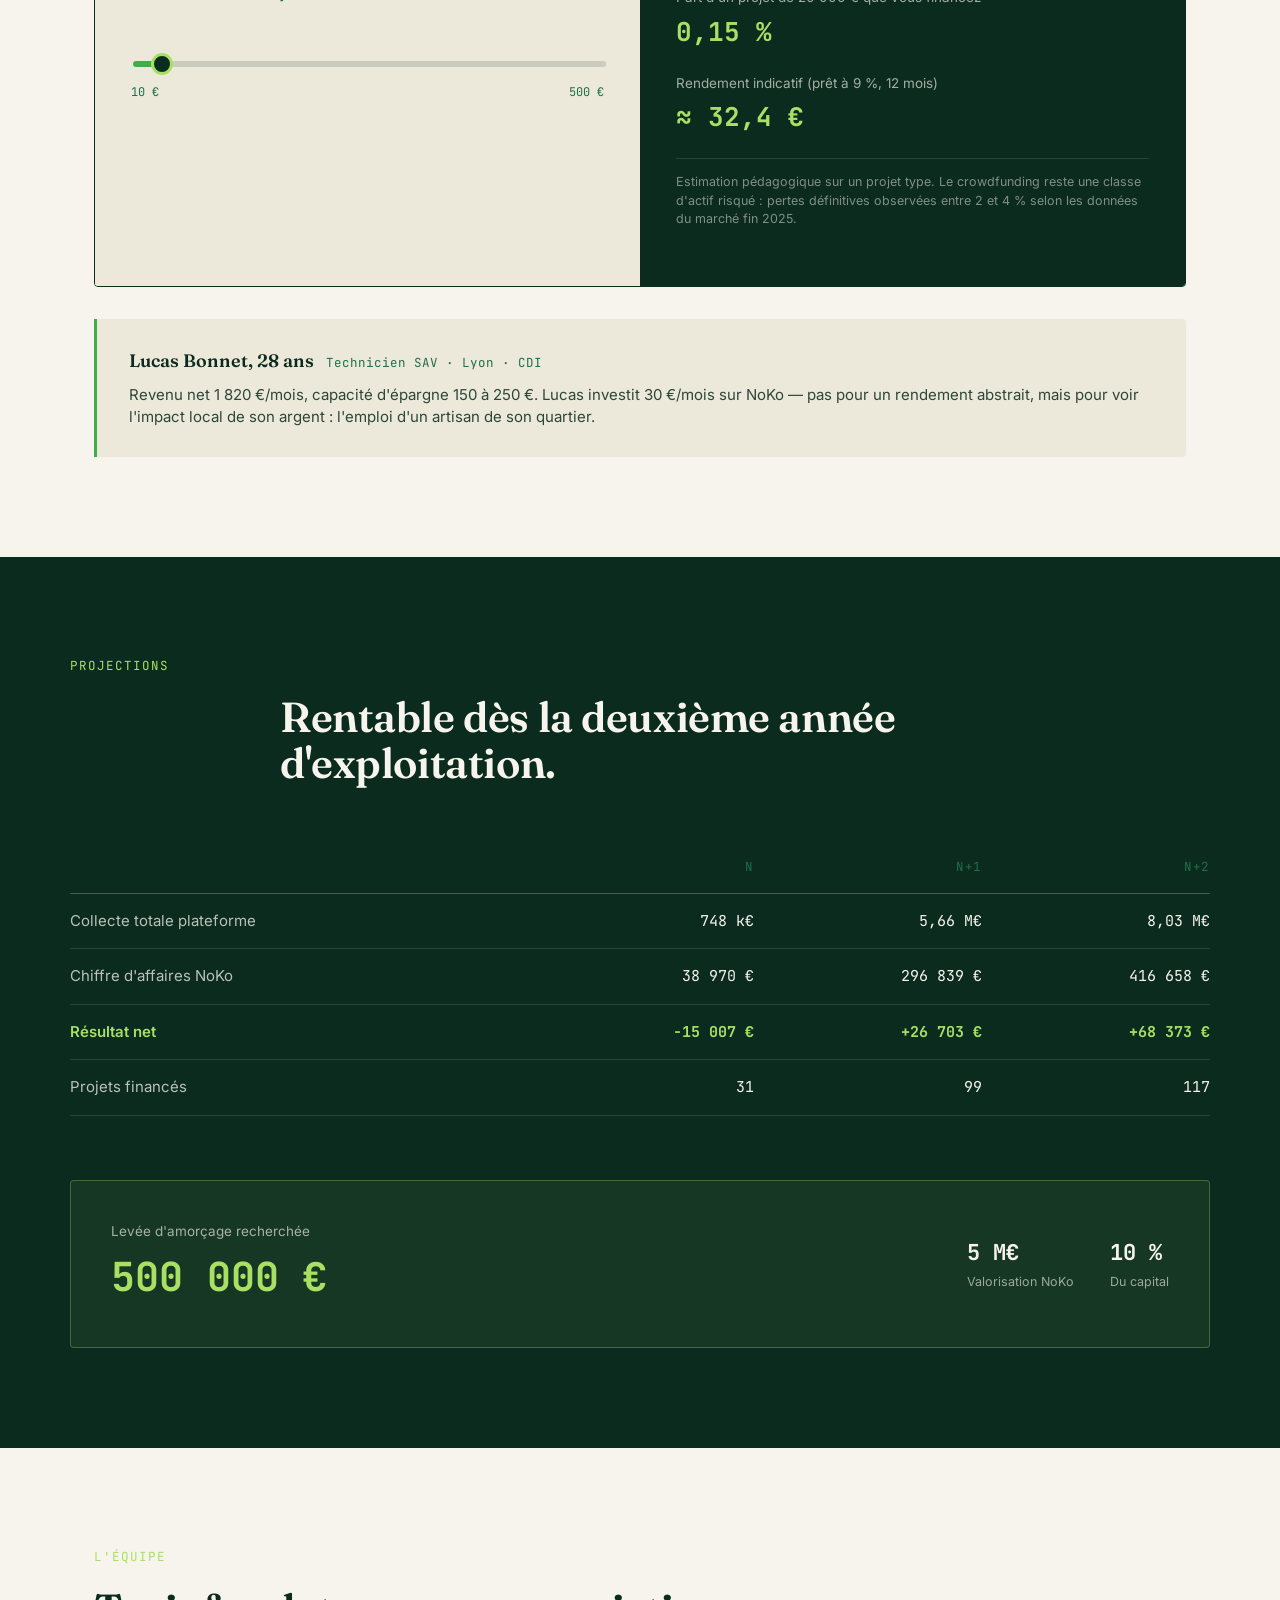
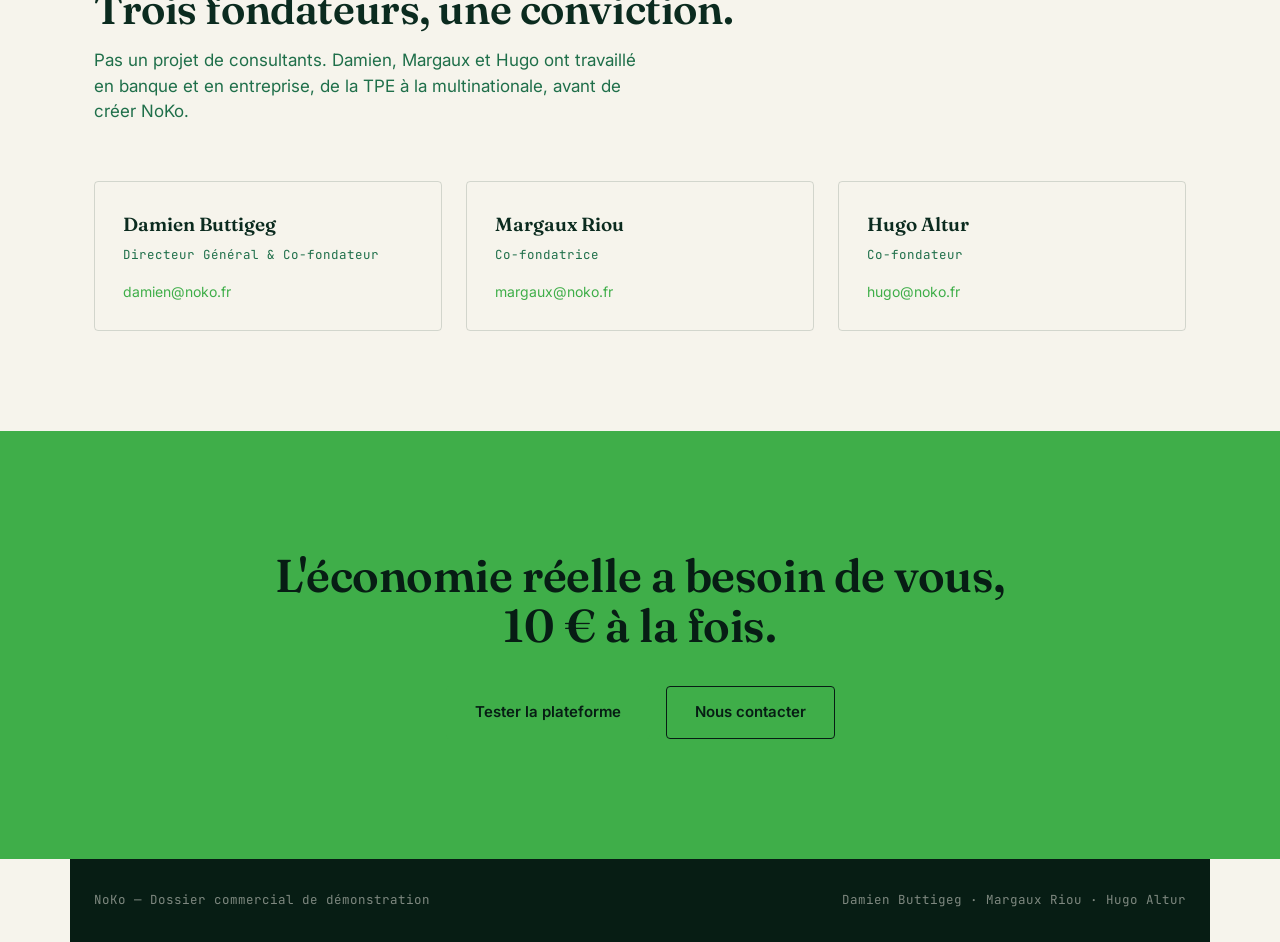
==== commit add32f6f: "Update index.html" ====
--- a/index.html
+++ b/index.html
@@ -96,7 +96,7 @@
       <div class="compare-col compare-them">
         <h3>Les plateformes existantes</h3>
         <ul>
-          <li>Ticket d'entrée à 1 000 € ou plus</li>
+          <li>Ticket d'entrée à 100 € ou plus</li>
           <li>Entreprises saines uniquement</li>
           <li>Finance traditionnelle, titres bloqués</li>
           <li>Coûts importants pour toutes les parties</li>
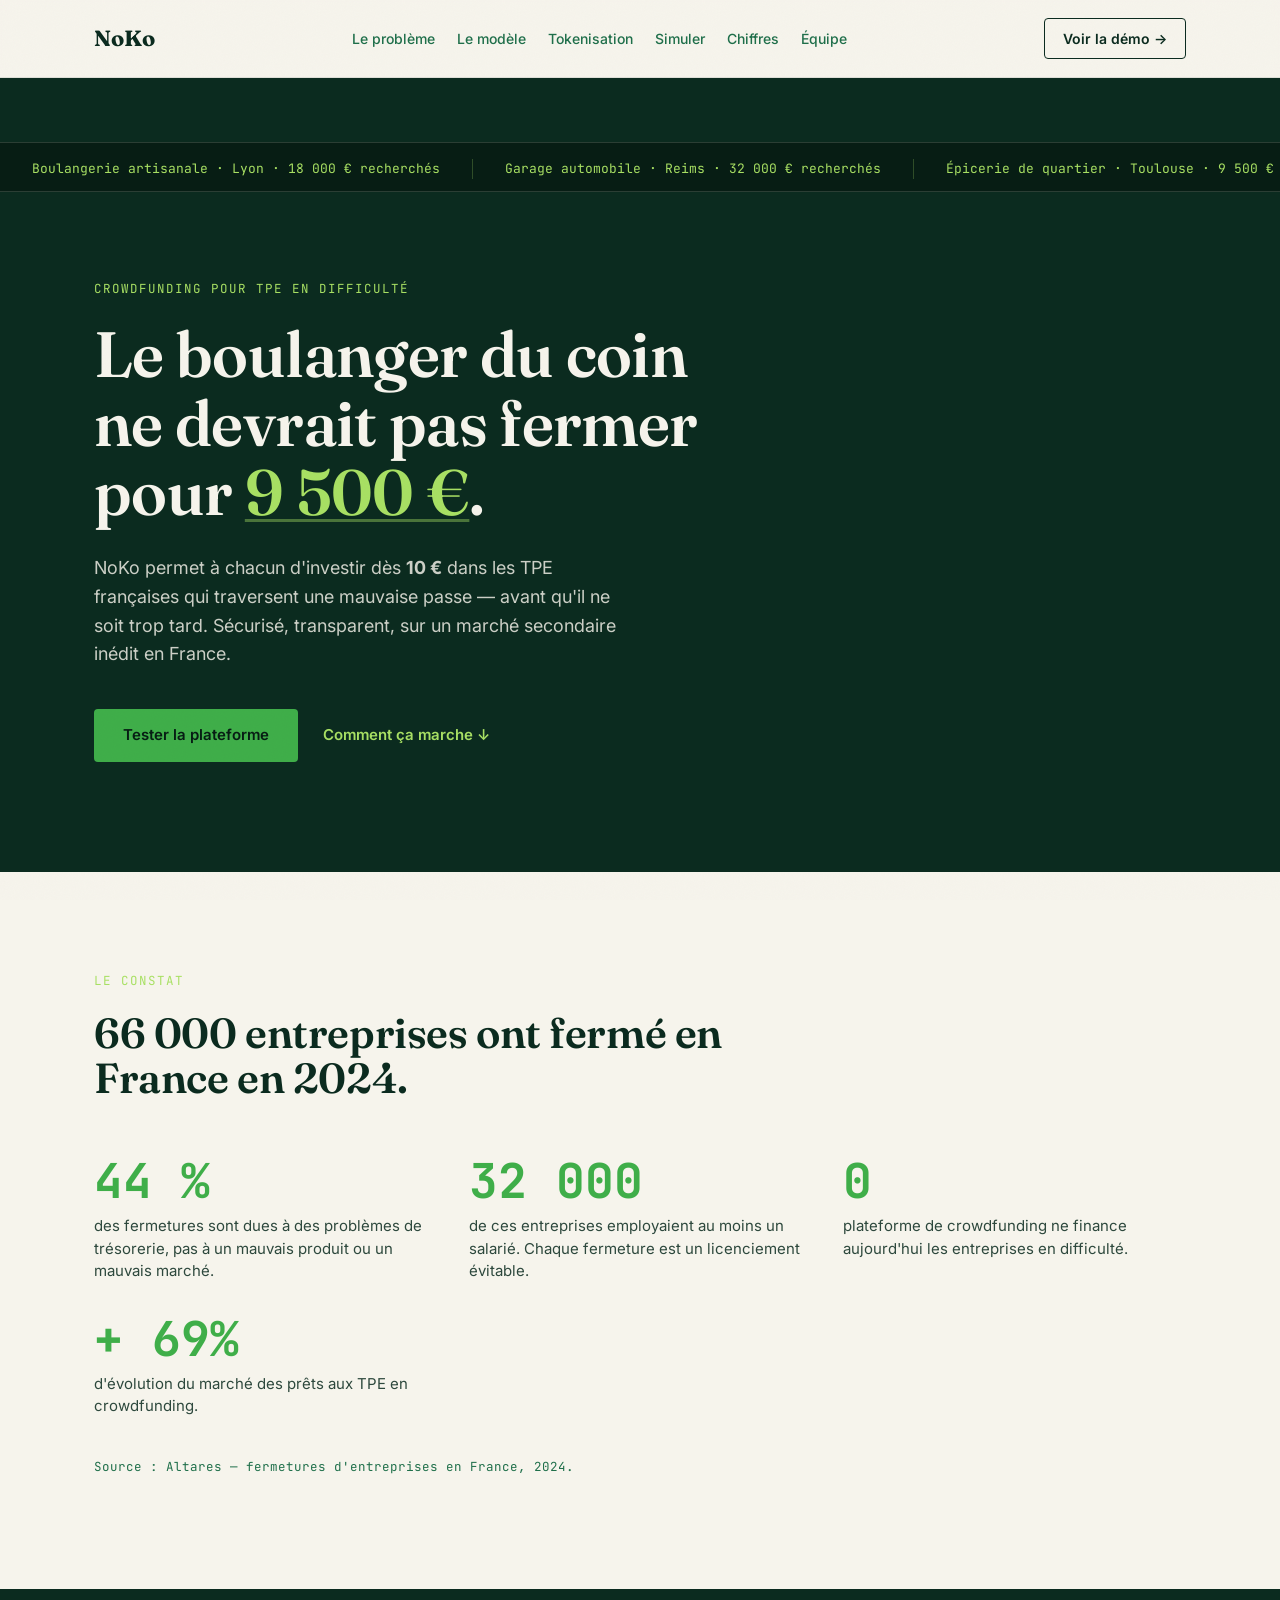
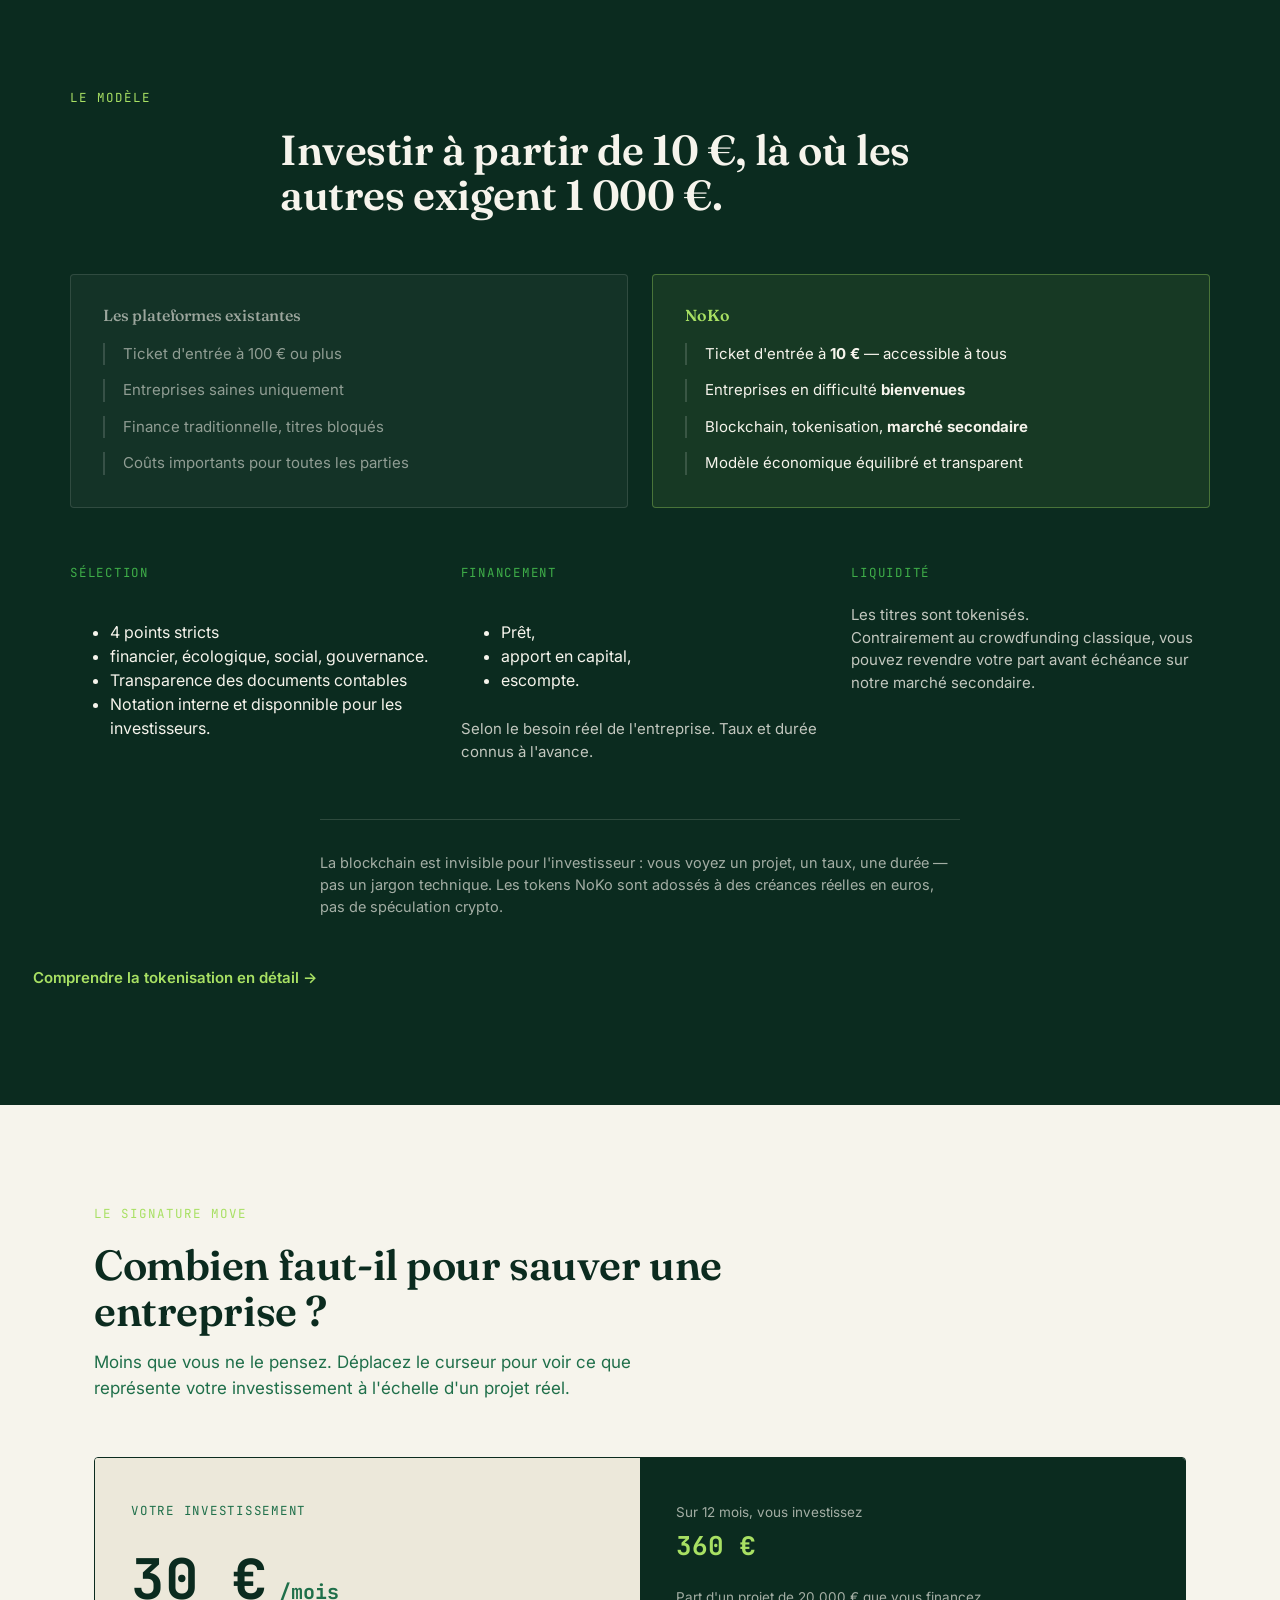
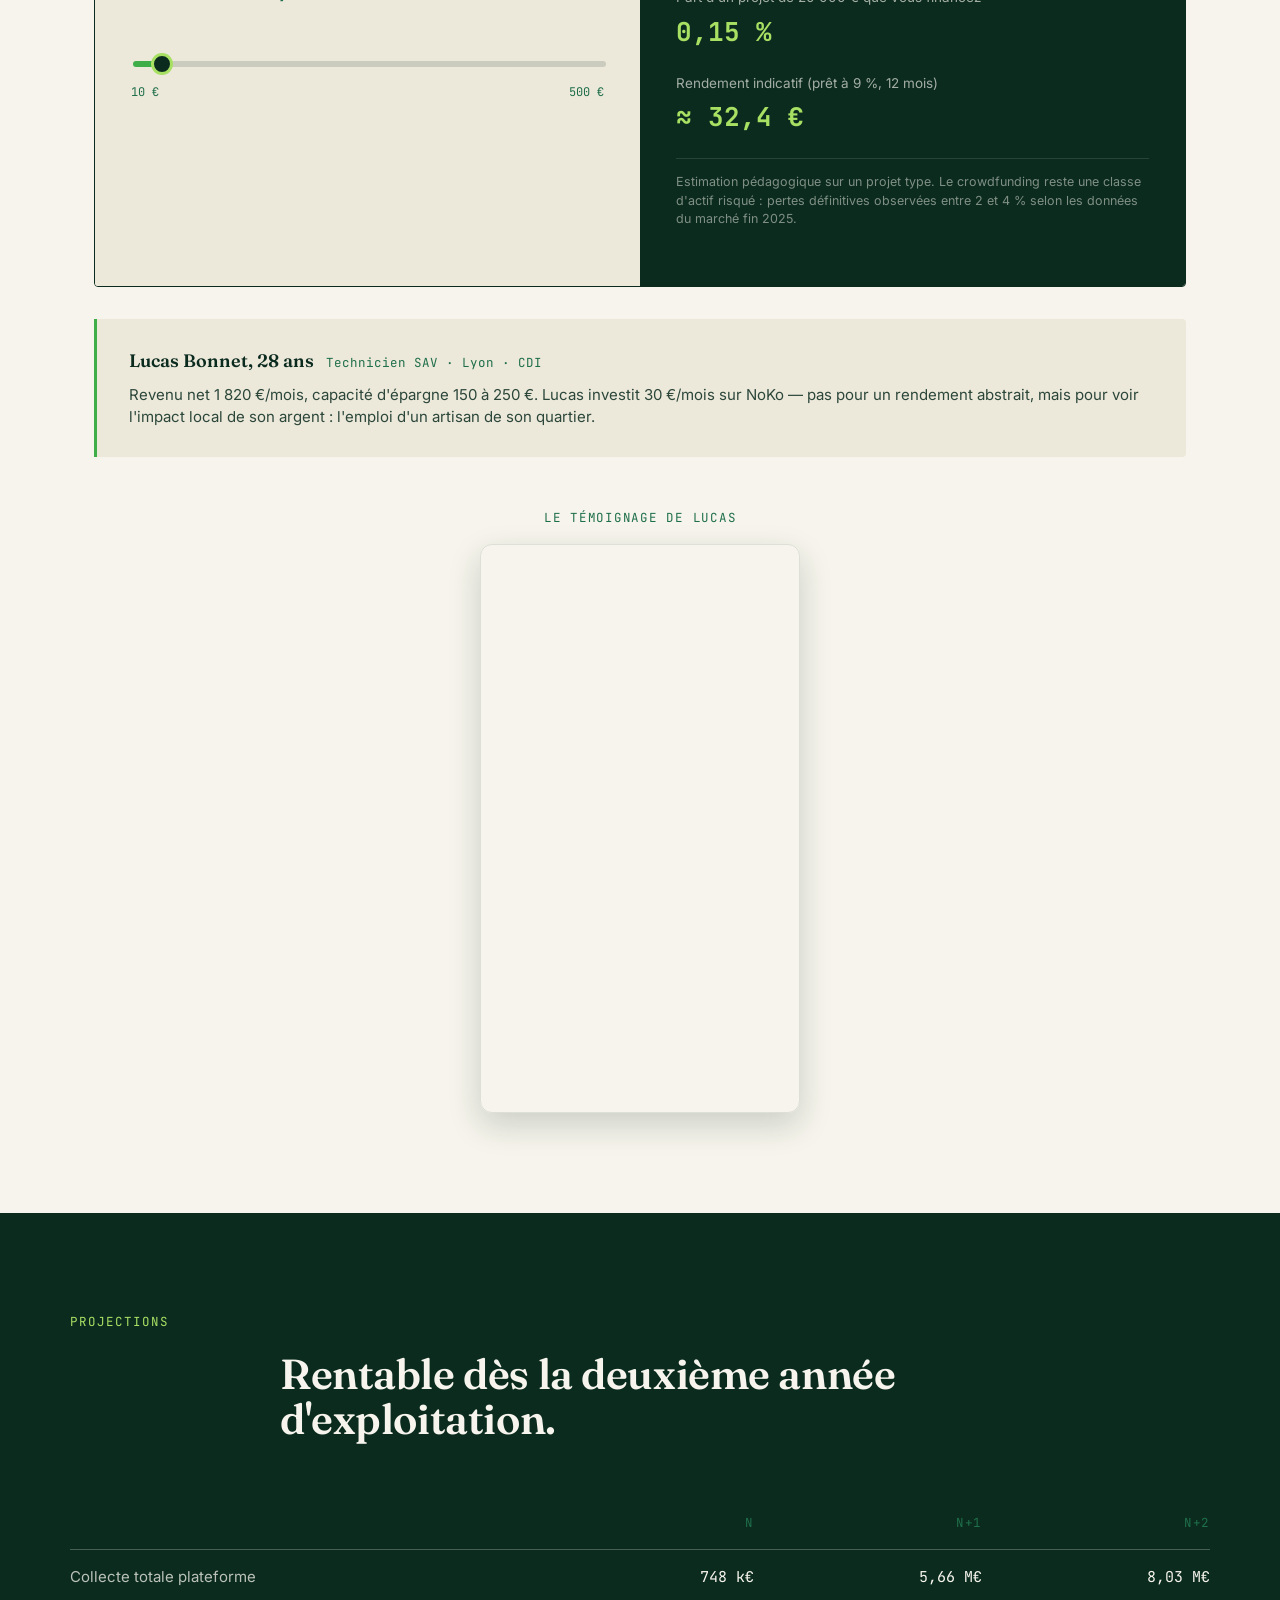
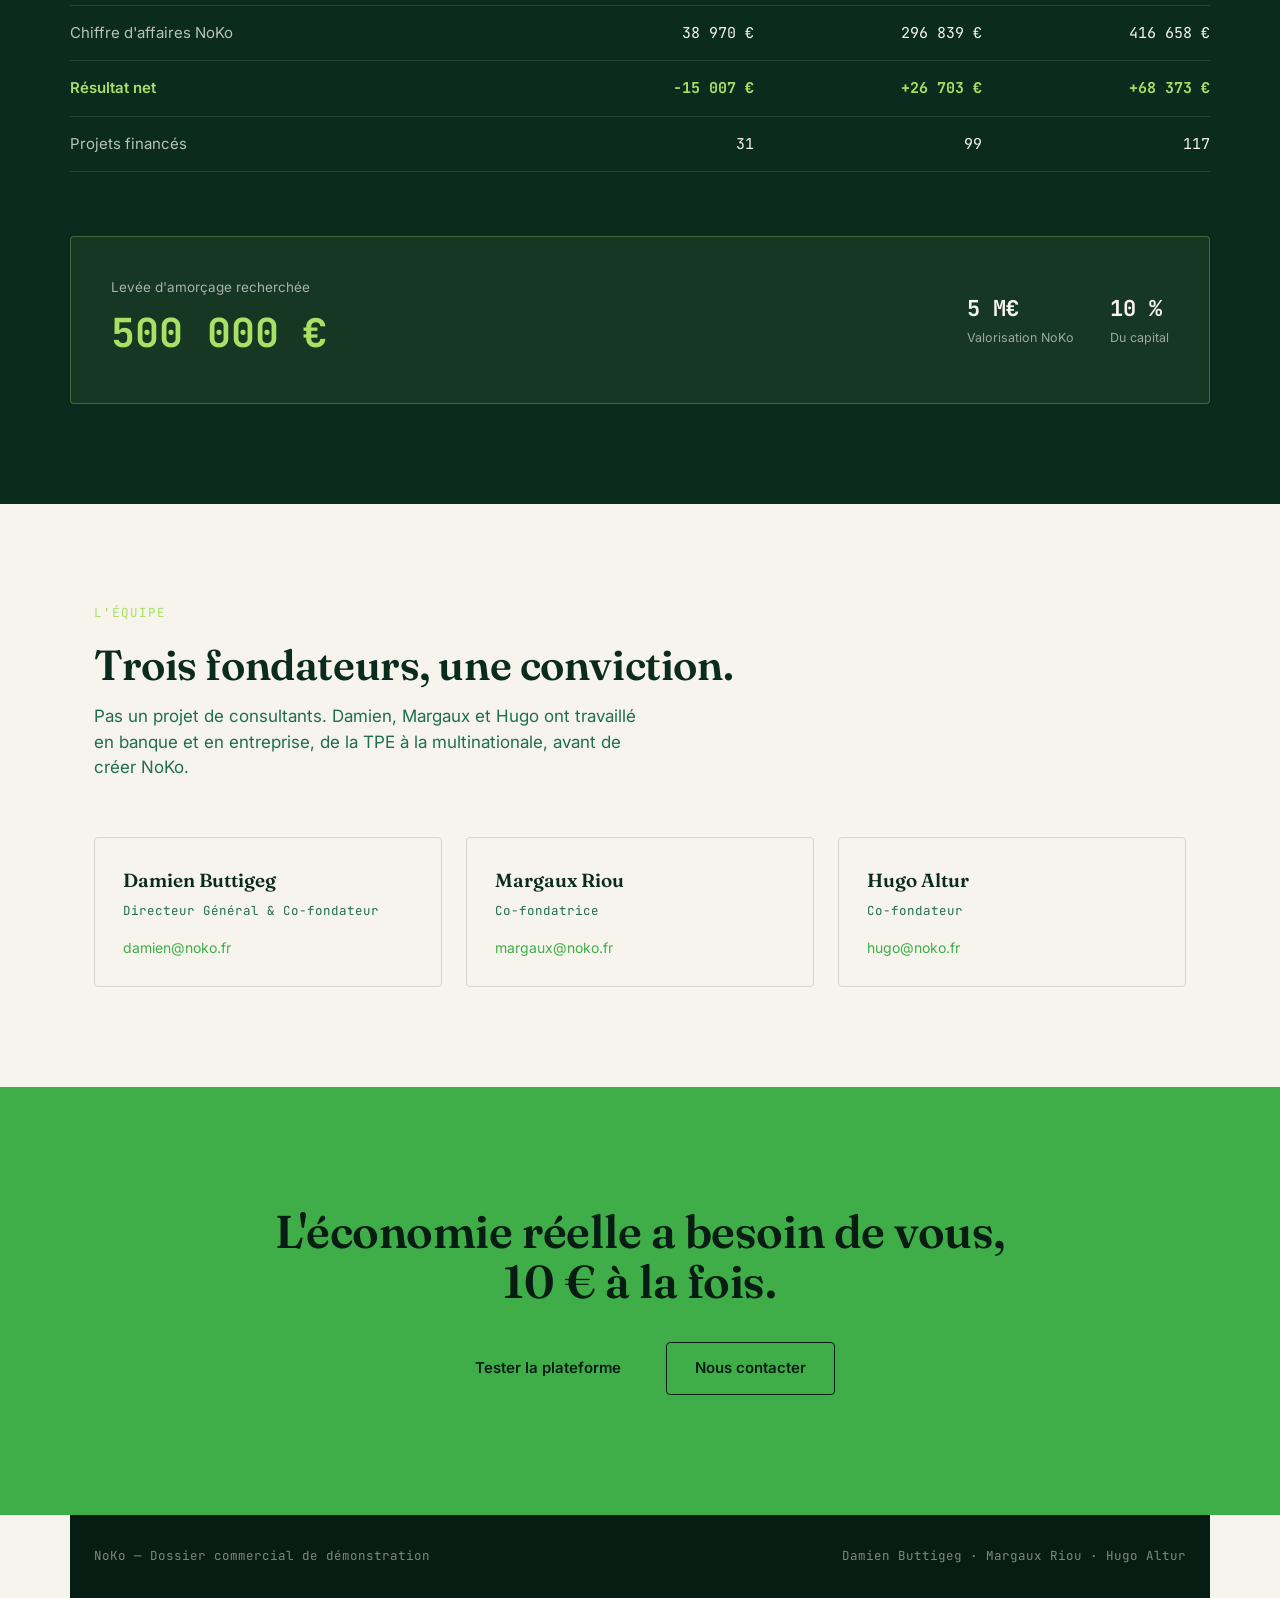
==== commit 60a084d1: "Ajout video temoignage Lucas Bonnet (HeyGen embed) sur la landing page, section simulateur" ====
--- a/index.html
+++ b/index.html
@@ -185,6 +185,19 @@
       </div>
       <p>Revenu net 1 820 €/mois, capacité d'épargne 150 à 250 €. Lucas investit 30 €/mois sur NoKo — pas pour un rendement abstrait, mais pour voir l'impact local de son argent : l'emploi d'un artisan de son quartier.</p>
     </div>
+
+    <div class="testimonial-video-wrap">
+      <p class="testimonial-eyebrow">Le témoignage de Lucas</p>
+      <div class="testimonial-video-frame">
+        <iframe
+          src="https://app.heygen.com/embeds/beaf5cc6594c4f32a9aae3838a8b5706"
+          title="Témoignage Lucas Bonnet — investisseur NoKo"
+          allow="autoplay; fullscreen"
+          allowfullscreen
+          loading="lazy">
+        </iframe>
+      </div>
+    </div>
   </section>
 
   <!-- CHIFFRES -->
--- a/style.css
+++ b/style.css
@@ -381,6 +381,29 @@
 .persona-role{ font-family: var(--font-mono); font-size: 12.5px; color: var(--green-mid); }
 .persona-card p{ margin: 0; font-size: 15px; color: var(--forest); opacity: 0.85; }
 
+.testimonial-video-wrap{
+  margin-top: 40px;
+  display: flex; flex-direction: column; align-items: center;
+}
+.testimonial-eyebrow{
+  font-family: var(--font-mono); font-size: 12.5px; letter-spacing: 0.06em; text-transform: uppercase;
+  color: var(--green-mid); margin-bottom: 16px;
+}
+.testimonial-video-frame{
+  position: relative;
+  width: 100%; max-width: 320px;
+  aspect-ratio: 9 / 16;
+  border-radius: 12px;
+  overflow: hidden;
+  box-shadow: 0 12px 32px rgba(11,43,31,0.18);
+  border: 1px solid rgba(11,43,31,0.1);
+}
+.testimonial-video-frame iframe{
+  position: absolute; inset: 0;
+  width: 100%; height: 100%;
+  border: none;
+}
+
 /* ============================================
    CHIFFRES
    ============================================ */
